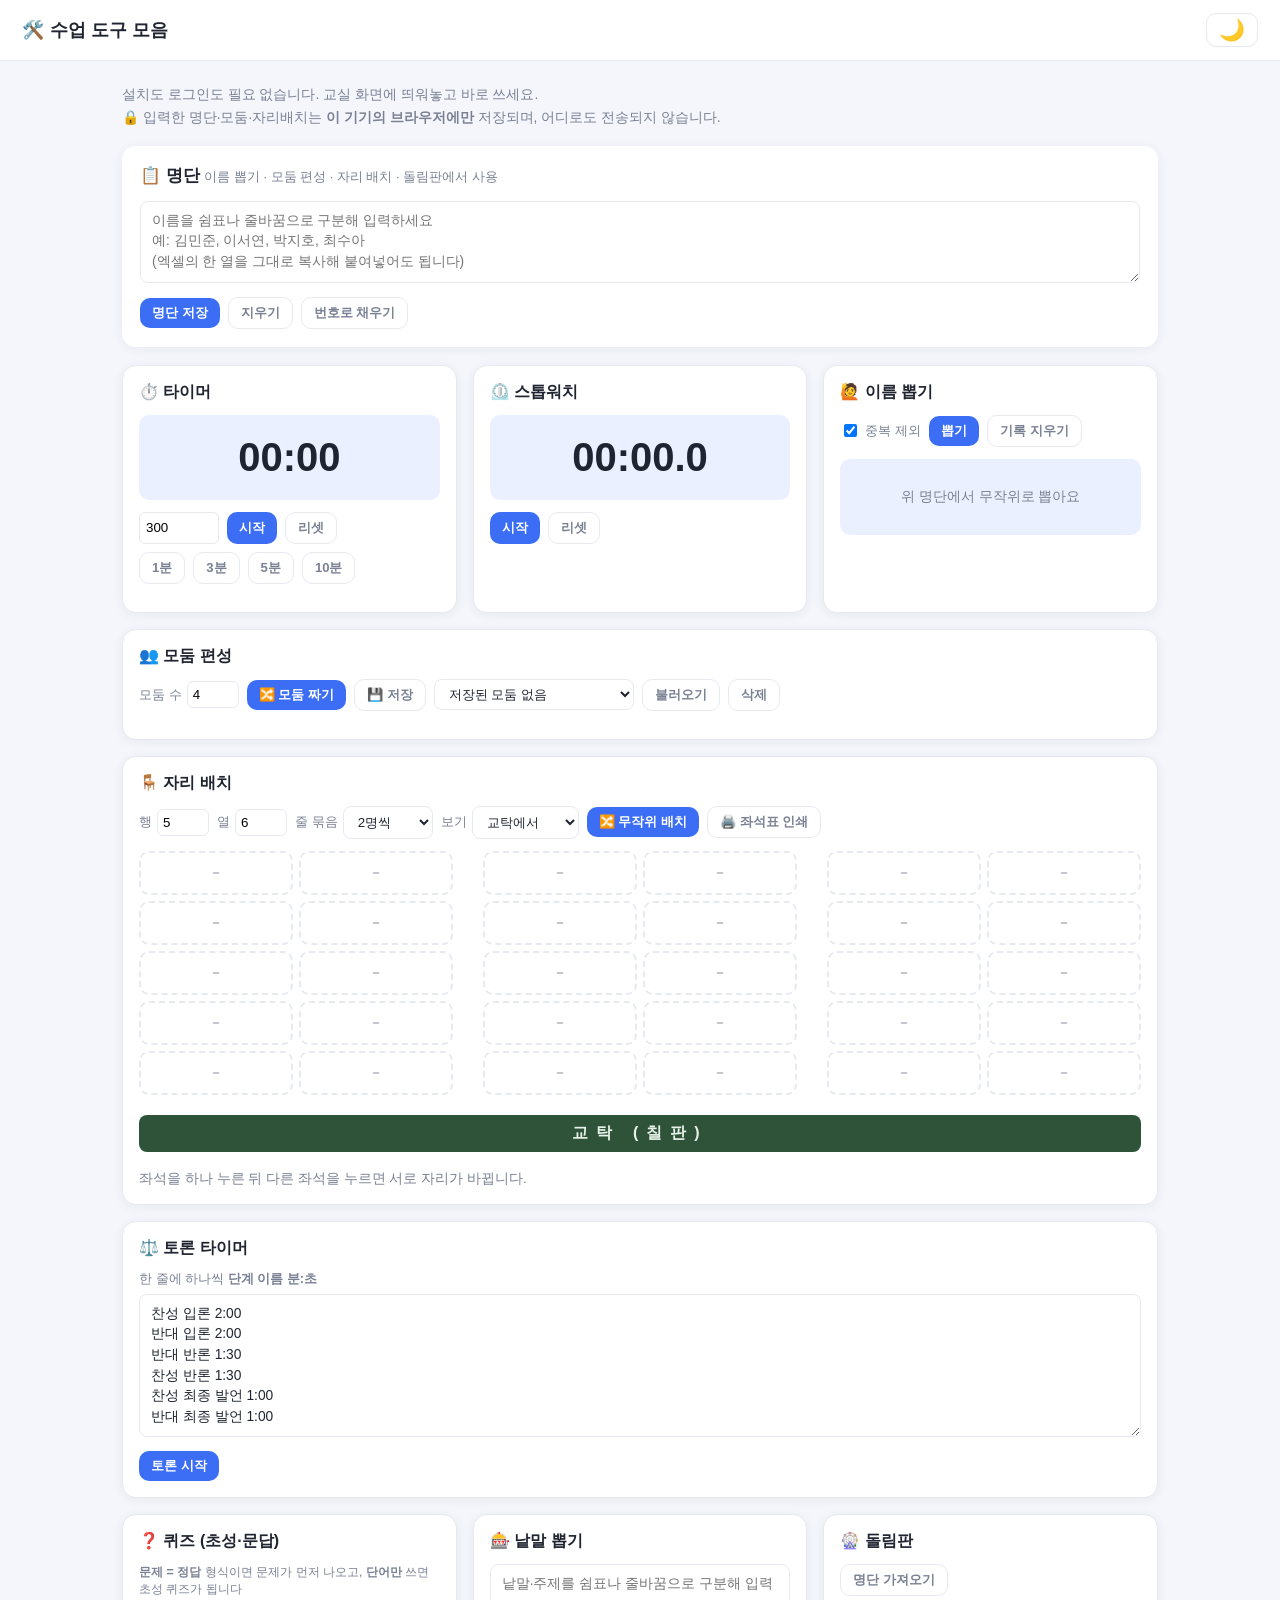
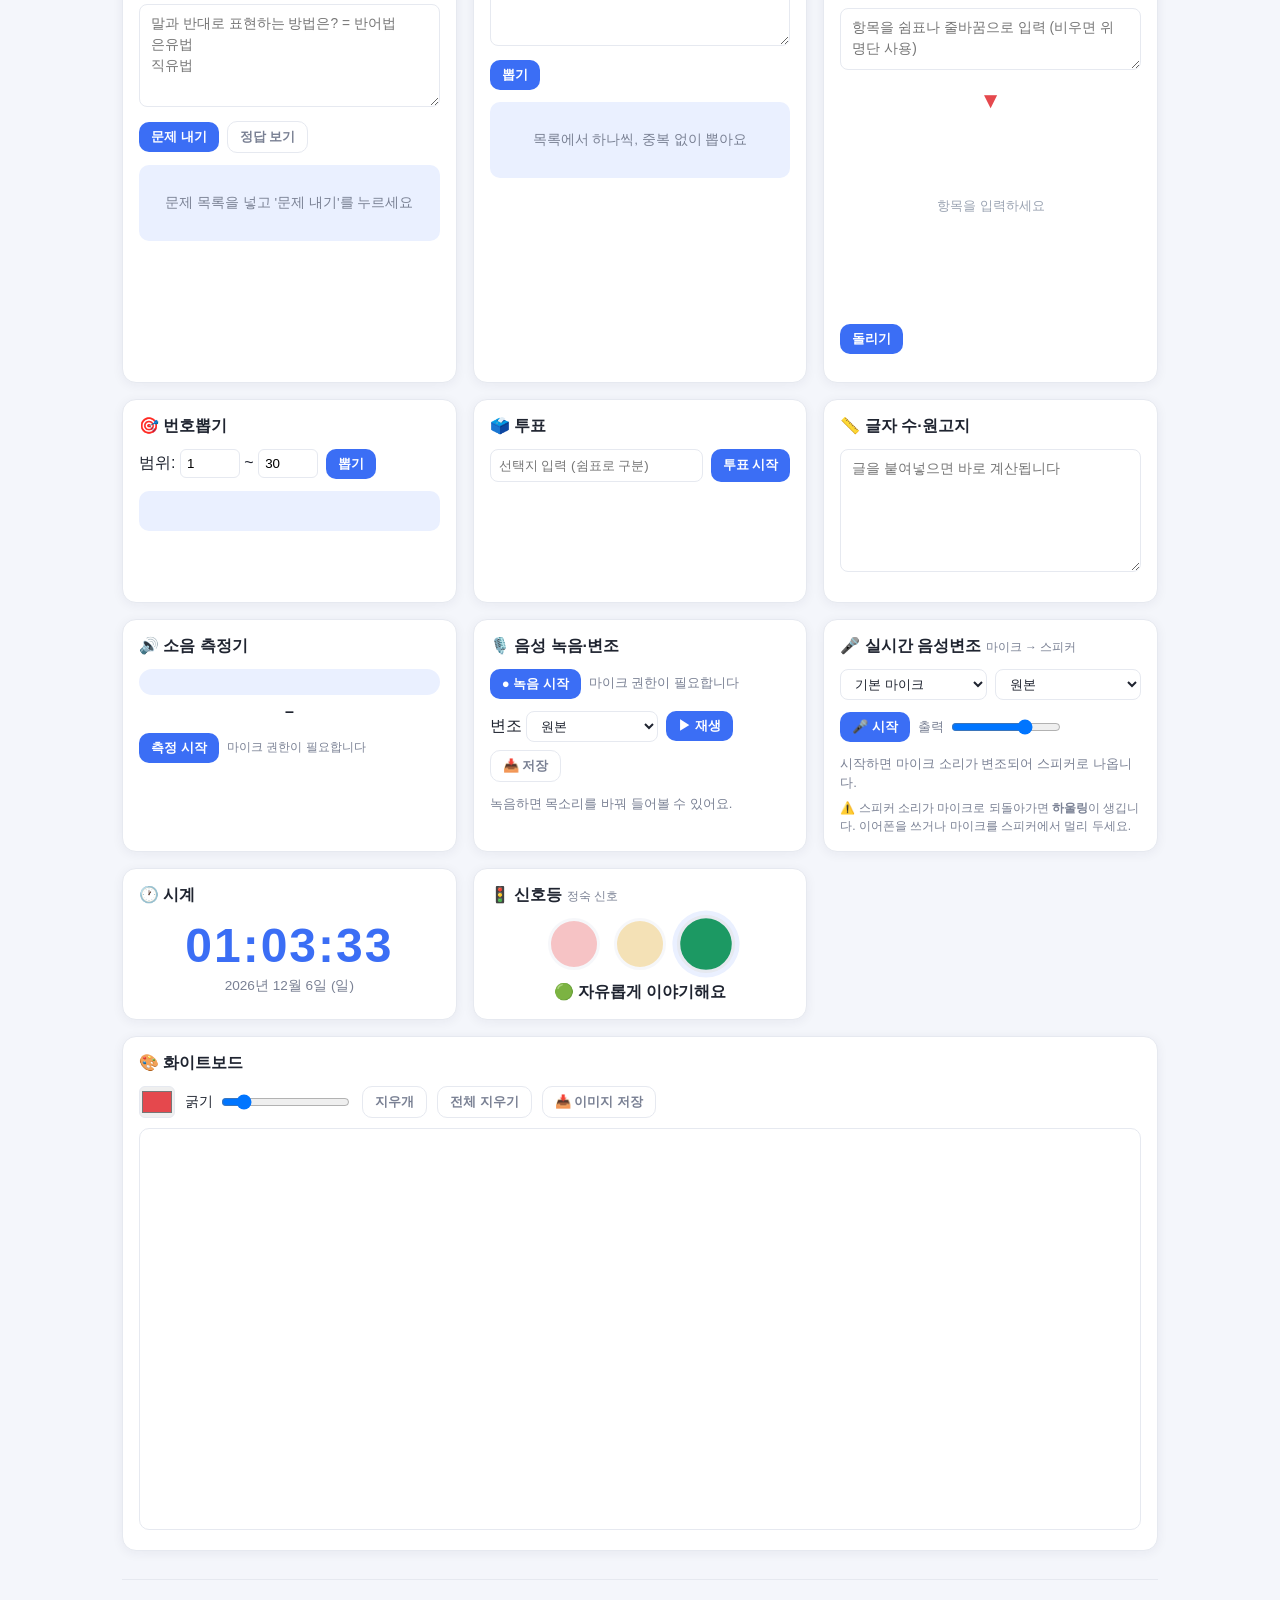
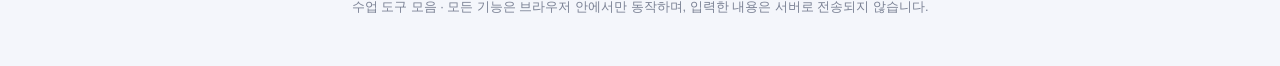
==== tools/index.html @ 43a65e7e "도구 전용 공개 사이트 추가 (/tools/) '도구' 탭의 기능만 모아 로그인 없이 누구나 쓸 수 있는 정적 페이지로 분리. - 공용 명단 입력칸 하나를 이름 뽑기·모둠 편성·자" ====
<!DOCTYPE html>
<html lang="ko">
<head>
  <meta charset="UTF-8" />
  <meta name="viewport" content="width=device-width, initial-scale=1.0" />
  <title>수업 도구 모음</title>
  <meta name="description" content="교실에서 바로 쓰는 수업 도구 모음 — 타이머, 이름 뽑기, 모둠 편성, 자리 배치, 돌림판, 소음 측정기, 음성 변조, 화이트보드. 설치·로그인 없이 바로 사용하세요." />
  <link rel="stylesheet" href="style.css" />
  <link rel="icon" href="data:image/svg+xml,<svg xmlns='http://www.w3.org/2000/svg' viewBox='0 0 100 100'><text y='.9em' font-size='90'>🛠️</text></svg>" />
</head>
<body>
  <header class="topbar">
    <div class="brand">🛠️ <span>수업 도구 모음</span></div>
    <div class="account">
      <button id="theme-btn" class="btn btn-ghost btn-icon" title="다크 모드 전환">🌙</button>
    </div>
  </header>

  <main class="main">
    <p class="site-intro muted">
      설치도 로그인도 필요 없습니다. 교실 화면에 띄워놓고 바로 쓰세요.<br />
      🔒 입력한 명단·모둠·자리배치는 <b>이 기기의 브라우저에만</b> 저장되며, 어디로도 전송되지 않습니다.
    </p>

    <!-- 공용 명단: 이름 뽑기 · 모둠 편성 · 자리 배치 · 돌림판에서 함께 사용 -->
    <div class="panel roster-panel">
      <div class="panel-head">
        <h2>📋 명단 <span class="muted" style="font-weight:400;font-size:0.8rem;">이름 뽑기 · 모둠 편성 · 자리 배치 · 돌림판에서 사용</span></h2>
        <span id="roster-count" class="muted"></span>
      </div>
      <textarea id="roster" rows="3" class="tool-textarea"
        placeholder="이름을 쉼표나 줄바꿈으로 구분해 입력하세요&#10;예: 김민준, 이서연, 박지호, 최수아&#10;(엑셀의 한 열을 그대로 복사해 붙여넣어도 됩니다)"></textarea>
      <div class="tool-row">
        <button id="roster-save" class="btn btn-primary btn-sm">명단 저장</button>
        <button id="roster-clear" class="btn btn-ghost btn-sm">지우기</button>
        <button id="roster-numbers" class="btn btn-ghost btn-sm">번호로 채우기</button>
      </div>
    </div>

    <div class="tools-grid">

      <div class="tool-card">
        <h3>⏱️ 타이머</h3>
        <div class="timer-display" id="timer-display">00:00</div>
        <div class="timer-controls">
          <input id="timer-input" type="number" placeholder="초" value="300" min="1" max="3600" />
          <button id="timer-start-btn" class="btn btn-primary btn-sm">시작</button>
          <button id="timer-stop-btn" class="btn btn-ghost btn-sm hidden">중지</button>
          <button id="timer-reset-btn" class="btn btn-ghost btn-sm">리셋</button>
          <button id="timer-alarm-stop" class="btn btn-danger btn-sm hidden">🔔 알람 끄기</button>
        </div>
        <div class="tool-row" style="margin-top:8px;">
          <button class="btn btn-ghost btn-sm" data-timer="60">1분</button>
          <button class="btn btn-ghost btn-sm" data-timer="180">3분</button>
          <button class="btn btn-ghost btn-sm" data-timer="300">5분</button>
          <button class="btn btn-ghost btn-sm" data-timer="600">10분</button>
        </div>
      </div>

      <div class="tool-card">
        <h3>⏲️ 스톱워치</h3>
        <div class="stopwatch-display" id="stopwatch-display">00:00.0</div>
        <div class="stopwatch-controls">
          <button id="stopwatch-start-btn" class="btn btn-primary btn-sm">시작</button>
          <button id="stopwatch-stop-btn" class="btn btn-ghost btn-sm hidden">중지</button>
          <button id="stopwatch-reset-btn" class="btn btn-ghost btn-sm">리셋</button>
        </div>
      </div>

      <div class="tool-card">
        <h3>🙋 이름 뽑기</h3>
        <div class="tool-row">
          <label class="tool-check"><input id="picker-norepeat" type="checkbox" checked /> 중복 제외</label>
          <button id="picker-btn" class="btn btn-primary btn-sm">뽑기</button>
          <button id="picker-reset" class="btn btn-ghost btn-sm">기록 지우기</button>
        </div>
        <div id="picker-result" class="picker-result">위 명단에서 무작위로 뽑아요</div>
        <div id="picker-history" class="picker-history"></div>
      </div>

      <div class="tool-card tool-card-wide">
        <h3>👥 모둠 편성</h3>
        <div class="tool-row">
          <label class="tool-check">모둠 수 <input id="group-count" type="number" value="4" min="2" max="12" /></label>
          <button id="group-make-btn" class="btn btn-primary btn-sm">🔀 모둠 짜기</button>
          <button id="group-save-btn" class="btn btn-ghost btn-sm" disabled>💾 저장</button>
          <select id="group-saved" title="저장된 모둠"><option value="">저장된 모둠 없음</option></select>
          <button id="group-load-btn" class="btn btn-ghost btn-sm">불러오기</button>
          <button id="group-del-btn" class="btn btn-ghost btn-sm">삭제</button>
        </div>
        <div id="group-result" class="group-result"></div>
      </div>

      <div class="tool-card tool-card-wide">
        <h3>🪑 자리 배치 <span id="seating-count" class="muted" style="font-weight:400;font-size:0.8rem;"></span></h3>
        <div class="tool-row">
          <label class="tool-check">행 <input id="seating-rows" type="number" value="5" min="1" max="12" /></label>
          <label class="tool-check">열 <input id="seating-cols" type="number" value="6" min="1" max="12" /></label>
          <label class="tool-check">줄 묶음
            <select id="seating-pair">
              <option value="2">2명씩</option>
              <option value="1">1명씩</option>
            </select>
          </label>
          <label class="tool-check">보기
            <select id="seating-view">
              <option value="teacher">교탁에서</option>
              <option value="student">학생석에서</option>
            </select>
          </label>
          <button id="seating-random" class="btn btn-primary btn-sm">🔀 무작위 배치</button>
          <button id="seating-print" class="btn btn-ghost btn-sm">🖨️ 좌석표 인쇄</button>
        </div>
        <div id="seating-display" class="seating-display"></div>
      </div>

      <div class="tool-card tool-card-wide">
        <h3>⚖️ 토론 타이머</h3>
        <div id="debate-setup">
          <p class="muted" style="margin: 0 0 6px; font-size: 0.8rem;">한 줄에 하나씩 <b>단계 이름 분:초</b></p>
          <textarea id="debate-stages" rows="6" class="tool-textarea">찬성 입론 2:00
반대 입론 2:00
반대 반론 1:30
찬성 반론 1:30
찬성 최종 발언 1:00
반대 최종 발언 1:00</textarea>
          <button id="debate-start-btn" class="btn btn-primary btn-sm">토론 시작</button>
        </div>
        <div id="debate-run" class="hidden">
          <div id="debate-stage-label" class="debate-stage-label"></div>
          <div id="debate-timer" class="debate-timer">0:00</div>
          <div id="debate-next" class="debate-next muted"></div>
          <div class="tool-row" style="margin-top: 10px;">
            <button id="debate-pause-btn" class="btn btn-sm">⏸ 일시정지</button>
            <button id="debate-skip-btn" class="btn btn-sm btn-ghost">다음 단계 ▸</button>
            <button id="debate-reset-btn" class="btn btn-sm btn-ghost">처음으로</button>
          </div>
        </div>
      </div>

      <div class="tool-card">
        <h3>❓ 퀴즈 (초성·문답)</h3>
        <p class="muted" style="margin: 0 0 6px; font-size: 0.78rem;">
          <b>문제 = 정답</b> 형식이면 문제가 먼저 나오고, <b>단어만</b> 쓰면 초성 퀴즈가 됩니다
        </p>
        <textarea id="chosung-words" rows="4" class="tool-textarea" placeholder="말과 반대로 표현하는 방법은? = 반어법&#10;은유법&#10;직유법"></textarea>
        <div class="tool-row">
          <button id="chosung-next-btn" class="btn btn-primary btn-sm">문제 내기</button>
          <button id="chosung-reveal-btn" class="btn btn-ghost btn-sm">정답 보기</button>
          <span id="chosung-remain" class="muted"></span>
        </div>
        <div id="chosung-display" class="picker-result">문제 목록을 넣고 '문제 내기'를 누르세요</div>
      </div>

      <div class="tool-card">
        <h3>🎰 낱말 뽑기</h3>
        <textarea id="word-list" rows="3" class="tool-textarea" placeholder="낱말·주제를 쉼표나 줄바꿈으로 구분해 입력"></textarea>
        <div class="tool-row">
          <button id="word-pick-btn" class="btn btn-primary btn-sm">뽑기</button>
          <span id="word-remain" class="muted"></span>
        </div>
        <div id="word-display" class="picker-result">목록에서 하나씩, 중복 없이 뽑아요</div>
      </div>

      <div class="tool-card">
        <h3>🎡 돌림판</h3>
        <div class="tool-row">
          <button id="wheel-from-roster" class="btn btn-ghost btn-sm">명단 가져오기</button>
        </div>
        <textarea id="wheel-items" rows="2" class="tool-textarea" placeholder="항목을 쉼표나 줄바꿈으로 입력 (비우면 위 명단 사용)"></textarea>
        <div class="wheel-stage">
          <div class="wheel-pointer">▼</div>
          <svg id="wheel-svg" viewBox="0 0 200 200" class="wheel-svg"></svg>
        </div>
        <div class="tool-row">
          <button id="wheel-spin" class="btn btn-primary btn-sm">돌리기</button>
          <span id="wheel-result" class="wheel-result"></span>
        </div>
      </div>

      <div class="tool-card">
        <h3>🎯 번호뽑기</h3>
        <div class="numberpick-input">
          <label>범위: <input id="numberpick-min" type="number" value="1" /> ~ <input id="numberpick-max" type="number" value="30" /></label>
          <button id="numberpick-btn" class="btn btn-primary btn-sm">뽑기</button>
        </div>
        <div id="numberpick-result" class="numberpick-result"></div>
      </div>

      <div class="tool-card">
        <h3>🗳️ 투표</h3>
        <div class="vote-input">
          <input id="vote-option" type="text" placeholder="선택지 입력 (쉼표로 구분)" />
          <button id="vote-create-btn" class="btn btn-primary btn-sm">투표 시작</button>
        </div>
        <div id="vote-display" class="vote-display"></div>
      </div>

      <div class="tool-card">
        <h3>📏 글자 수·원고지</h3>
        <textarea id="count-text" rows="5" class="tool-textarea" placeholder="글을 붙여넣으면 바로 계산됩니다"></textarea>
        <div id="count-result" class="count-result"></div>
      </div>

      <div class="tool-card">
        <h3>🔊 소음 측정기</h3>
        <div class="noise-meter">
          <div id="noise-bar" class="noise-bar"><span id="noise-fill" class="noise-fill"></span></div>
          <div id="noise-val" class="noise-val">–</div>
        </div>
        <div class="tool-row">
          <button id="noise-toggle" class="btn btn-primary btn-sm">측정 시작</button>
          <span class="muted" style="font-size:0.78rem;">마이크 권한이 필요합니다</span>
        </div>
      </div>

      <div class="tool-card">
        <h3>🎙️ 음성 녹음·변조</h3>
        <div class="tool-row">
          <button id="rec-toggle" class="btn btn-primary btn-sm">● 녹음 시작</button>
          <span id="rec-status" class="muted" style="font-size:0.8rem;">마이크 권한이 필요합니다</span>
        </div>
        <div class="tool-row">
          <label>변조
            <select id="rec-effect" title="목소리 바꾸기">
              <option value="none">원본</option>
              <option value="high">🐿️ 높은 목소리</option>
              <option value="low">👹 낮은 목소리</option>
              <option value="robot">🤖 로봇</option>
              <option value="echo">🌊 동굴 에코</option>
            </select>
          </label>
          <button id="rec-play" class="btn btn-primary btn-sm" disabled>▶ 재생</button>
          <button id="rec-save" class="btn btn-ghost btn-sm" disabled>📥 저장</button>
        </div>
        <div id="rec-info" class="rec-info muted">녹음하면 목소리를 바꿔 들어볼 수 있어요.</div>
      </div>

      <div class="tool-card">
        <h3>🎤 실시간 음성변조 <span class="muted" style="font-weight:400;font-size:0.75rem;">마이크 → 스피커</span></h3>
        <div class="tool-row">
          <select id="live-mic" title="마이크 선택"><option value="">기본 마이크</option></select>
          <select id="live-effect" title="변조 종류">
            <option value="none">원본</option>
            <option value="high">🐿️ 높은 목소리</option>
            <option value="low">👹 낮은 목소리</option>
            <option value="robot">🤖 로봇</option>
            <option value="echo">🌊 동굴 에코</option>
          </select>
        </div>
        <div class="tool-row">
          <button id="live-toggle" class="btn btn-primary btn-sm">🎤 시작</button>
          <label class="tool-check">출력 <input id="live-volume" type="range" min="0" max="100" value="70" /></label>
        </div>
        <div id="live-status" class="rec-info muted">시작하면 마이크 소리가 변조되어 스피커로 나옵니다.</div>
        <p class="muted" style="font-size:0.75rem; margin:6px 0 0; line-height:1.5;">⚠️ 스피커 소리가 마이크로 되돌아가면 <b>하울링</b>이 생깁니다. 이어폰을 쓰거나 마이크를 스피커에서 멀리 두세요.</p>
      </div>

      <div class="tool-card">
        <h3>🕐 시계</h3>
        <div id="clock-time" class="clock-time">00:00:00</div>
        <div id="clock-date" class="clock-date muted"></div>
      </div>

      <div class="tool-card">
        <h3>🚦 신호등 <span class="muted" style="font-weight:400;font-size:0.78rem;">정숙 신호</span></h3>
        <div class="signal-lights" id="signal-lights">
          <button class="signal-light red" data-signal="red" title="조용히"></button>
          <button class="signal-light yellow" data-signal="yellow" title="속삭이기"></button>
          <button class="signal-light green active" data-signal="green" title="자유롭게"></button>
        </div>
        <div id="signal-label" class="signal-label">🟢 자유롭게 이야기해요</div>
      </div>

      <div class="tool-card tool-card-wide">
        <h3>🎨 화이트보드</h3>
        <div class="wb-toolbar">
          <input id="wb-color" type="color" value="#e5484d" title="색" />
          <label>굵기 <input id="wb-size" type="range" min="1" max="24" value="4" /></label>
          <button id="wb-eraser" class="btn btn-ghost btn-sm">지우개</button>
          <button id="wb-clear" class="btn btn-ghost btn-sm">전체 지우기</button>
          <button id="wb-save" class="btn btn-ghost btn-sm">📥 이미지 저장</button>
        </div>
        <canvas id="wb-canvas" class="wb-canvas" width="900" height="360"></canvas>
      </div>

    </div>

    <footer class="site-footer muted">
      수업 도구 모음 · 모든 기능은 브라우저 안에서만 동작하며, 입력한 내용은 서버로 전송되지 않습니다.
    </footer>
  </main>

  <div id="toast" class="toast hidden"></div>
  <script src="app.js"></script>
</body>
</html>
---- tools/style.css ----
:root {
  --bg: #f4f6fb;
  --panel: #ffffff;
  --ink: #1f2430;
  --muted: #7a8194;
  --line: #e6e9f0;
  --primary: #3b6ef5;
  --primary-ink: #ffffff;
  --danger: #e5484d;
  --sun: #e5484d;
  --sat: #3b6ef5;
  --today: #fff3d6;
  --accent-soft: #eaf0ff;
  --shadow: 0 2px 12px rgba(30, 40, 70, 0.06);
  --radius: 14px;
}

* { box-sizing: border-box; }

body {
  margin: 0;
  font-family: "Pretendard", -apple-system, "Segoe UI", "Malgun Gothic", sans-serif;
  background: var(--bg);
  color: var(--ink);
  -webkit-font-smoothing: antialiased;
}

.hidden { display: none !important; }
.muted { color: var(--muted); font-size: 0.85rem; }
.spacer { flex: 1; }

/* ---------- Top bar ---------- */
.topbar {
  display: flex;
  align-items: center;
  justify-content: space-between;
  padding: 13px 22px;
  background: var(--panel);
  border-bottom: 1px solid var(--line);
}
.brand { font-weight: 800; font-size: 1.12rem; display: flex; align-items: center; gap: 6px; }

/* ---------- Tab bar (홈/달력/메모) ---------- */
.tabbar {
  position: sticky; top: 0; z-index: 10;
  display: flex; flex-wrap: wrap; gap: 4px;
  padding: 6px 16px;
  background: var(--panel);
  border-bottom: 1px solid var(--line);
}
.navbtn {
  flex: 0 0 auto;
  display: inline-flex; align-items: center; gap: 6px;
  border: none; background: transparent; cursor: pointer;
  font-family: inherit; font-size: 0.92rem; font-weight: 600;
  color: var(--muted); padding: 9px 16px; border-radius: 10px;
  transition: background 0.12s ease, color 0.12s ease;
}
.navbtn:hover { background: var(--accent-soft); color: var(--ink); }
.navbtn.active { background: var(--primary); color: #fff; }
.navbtn .navicon { font-size: 1rem; }

/* ---------- Main / views ---------- */
.main { max-width: 1080px; margin: 0 auto; padding: 22px 22px 48px; }
.view { animation: viewIn 0.2s ease; }
@keyframes viewIn { from { opacity: 0; transform: translateY(4px); } to { opacity: 1; transform: none; } }

/* ---------- Dashboard ---------- */
.dash-greeting { margin-bottom: 18px; }
.dash-greeting h2 { margin: 0 0 3px; font-size: 1.45rem; }
.dash-grid {
  display: grid;
  grid-template-columns: repeat(auto-fit, minmax(280px, 1fr));
  gap: 16px;
  align-items: start;
}
.dash-card {
  background: var(--panel); border-radius: 16px;
  box-shadow: var(--shadow); border: 1px solid var(--line);
  padding: 18px;
}
.dash-card-head {
  display: flex; align-items: center; justify-content: space-between;
  font-weight: 700; font-size: 1rem; margin-bottom: 14px;
}
.linkbtn { border: none; background: transparent; color: var(--primary); font-weight: 600; cursor: pointer; font-size: 0.84rem; font-family: inherit; }

/* D-Day */
.dday-list { display: flex; flex-direction: column; gap: 8px; }
.dday-item { display: flex; align-items: center; gap: 12px; padding: 10px 12px; border-radius: 12px; background: var(--accent-soft); }
.dday-badge { min-width: 56px; text-align: center; font-weight: 800; font-size: 0.98rem; color: var(--primary); }
.dday-badge.soon { color: var(--cat-holiday); }
.dday-info { flex: 1; min-width: 0; }
.dday-title { font-weight: 600; font-size: 0.92rem; white-space: nowrap; overflow: hidden; text-overflow: ellipsis; }
.dday-date { font-size: 0.75rem; color: var(--muted); }

/* 오늘 일정 */
.today-events { list-style: none; margin: 0; padding: 0; display: flex; flex-direction: column; gap: 8px; }
.today-ev { display: flex; align-items: center; gap: 10px; padding: 9px 10px; border-radius: 10px; border: 1px solid var(--line); border-left: 4px solid var(--muted); }
.today-ev.cat-personal { border-left-color: var(--cat-personal); }
.today-ev.cat-work { border-left-color: var(--cat-work); }
.today-ev.cat-subject { border-left-color: var(--cat-subject); }
.today-ev.cat-academic { border-left-color: var(--cat-academic); }
.today-ev.cat-holiday { border-left-color: var(--cat-holiday); }
.today-ev .t-time { font-size: 0.78rem; font-weight: 700; color: var(--primary); min-width: 42px; }
.today-ev .t-title { font-size: 0.9rem; }

/* 홈: 최근 메모 */
.dash-memos { display: flex; flex-direction: column; gap: 6px; cursor: pointer; }
.dash-memo {
  display: flex; align-items: baseline; gap: 6px;
  border: 1px solid var(--line); border-radius: 10px;
  padding: 8px 10px; font-size: 0.86rem;
  transition: filter 0.12s ease;
}
.dash-memo:hover { filter: brightness(0.97); }
.dash-memo-pin { flex: 0 0 auto; font-size: 0.78rem; }
.dash-memo-text {
  flex: 1; min-width: 0;
  display: -webkit-box; -webkit-line-clamp: 2; -webkit-box-orient: vertical;
  overflow: hidden; white-space: pre-line; word-break: break-word;
}
.dash-memo-cat {
  flex: 0 0 auto; font-size: 0.68rem; font-weight: 700;
  color: var(--muted); background: rgba(0,0,0,0.05);
  border-radius: 6px; padding: 2px 6px;
}
[data-theme="dark"] .dash-memo:hover { filter: brightness(1.15); }
[data-theme="dark"] .dash-memo-cat { background: rgba(255,255,255,0.1); }

/* 할 일 (todo) */
.todo-input { display: flex; gap: 8px; margin-bottom: 12px; }
.todo-input input { flex: 1; border: 1px solid var(--line); border-radius: 10px; padding: 9px 12px; font-family: inherit; font-size: 0.9rem; background: var(--panel); color: var(--ink); }
.todo-input input:focus { outline: none; border-color: var(--primary); }
.todo-list { list-style: none; margin: 0; padding: 0; display: flex; flex-direction: column; gap: 4px; }
.todo-item { display: flex; align-items: center; gap: 10px; padding: 7px 6px; border-radius: 8px; }
.todo-item:hover { background: var(--accent-soft); }
.todo-check { width: 20px; height: 20px; border-radius: 6px; border: 2px solid var(--line); cursor: pointer; flex: 0 0 auto; display: flex; align-items: center; justify-content: center; font-size: 0.75rem; color: #fff; background: transparent; }
.todo-item.done .todo-check { background: var(--primary); border-color: var(--primary); }
.todo-text { flex: 1; font-size: 0.92rem; word-break: break-word; }
.todo-item.done .todo-text { text-decoration: line-through; color: var(--muted); }
.todo-del { border: none; background: transparent; color: var(--muted); cursor: pointer; font-size: 0.95rem; opacity: 0; }
.todo-item:hover .todo-del { opacity: 1; }
.todo-del:hover { color: var(--danger); }

/* 넓은 화면: 메모 카드 다단 배치 */
@media (min-width: 700px) {
  .memo-group-items { display: grid; grid-template-columns: repeat(auto-fill, minmax(220px, 1fr)); gap: 10px; }
}
.account { display: flex; align-items: center; gap: 10px; }
.user-name { font-size: 0.9rem; color: var(--muted); }
.badge {
  font-size: 0.72rem;
  padding: 3px 9px;
  border-radius: 999px;
  background: #fff2d8;
  color: #a9791b;
  font-weight: 600;
}
.badge.synced { background: #dcf5e6; color: #1c7a45; }

/* ---------- Buttons ---------- */
.btn {
  border: none;
  border-radius: 10px;
  padding: 8px 14px;
  font-size: 0.9rem;
  font-weight: 600;
  cursor: pointer;
  font-family: inherit;
  transition: filter 0.12s ease, background 0.12s ease;
}
.btn:hover { filter: brightness(0.97); }
.btn-primary { background: var(--primary); color: var(--primary-ink); }
.btn-ghost { background: transparent; color: var(--muted); border: 1px solid var(--line); }
.btn-danger { background: var(--danger); color: #fff; }
.btn-icon { background: transparent; color: var(--ink); font-size: 1.3rem; padding: 4px 12px; }

/* ---------- Layout ---------- */
.layout {
  display: grid;
  grid-template-columns: 1.6fr 1fr;
  gap: 18px;
  padding: 22px;
  max-width: 1200px;
  margin: 0 auto;
}
@media (max-width: 820px) {
  .layout { grid-template-columns: 1fr; }
}

/* ---------- 모바일 최적화 ---------- */
@media (max-width: 640px) {
  /* 상단바: 한 줄로 압축 */
  .topbar { padding: 10px 12px; gap: 8px; }
  .brand { font-size: 1rem; white-space: nowrap; }
  .account { gap: 6px; }
  .user-name { display: none; }               /* 이름은 숨겨 공간 확보 */
  .badge { font-size: 0.65rem; padding: 2px 7px; }
  .topbar .btn { padding: 7px 10px; font-size: 0.82rem; }
  #theme-btn.btn-icon { padding: 4px 8px; }

  /* 탭바 / 여백 축소로 화면 폭 확보 */
  .tabbar { padding: 5px 10px; }
  .navbtn { padding: 8px 13px; font-size: 0.86rem; }
  .main { padding: 12px 12px 40px; }
  .panel { padding: 12px; border-radius: 12px; }
  .panel-head { margin-bottom: 10px; }
  .dash-grid { grid-template-columns: 1fr; gap: 12px; }
  .dash-greeting h2 { font-size: 1.25rem; }

  /* 달력 */
  .cal-nav h2 { min-width: 92px; font-size: 1rem; }
  .cal-nav .btn-icon { padding: 4px 8px; }
  .calendar-grid { gap: 3px; }
  .cal-cell { min-height: 66px; padding: 3px; border-radius: 8px; gap: 2px; }
  .cal-date { font-size: 0.76rem; }
  .weekday-row span { font-size: 0.72rem; }
  .cal-ev { font-size: 0.56rem; padding: 1px 3px; border-radius: 3px; }
  .cal-more { font-size: 0.56rem; }

  /* 메모 작성 도구 줄바꿈 허용 */
  .memo-compose-tools { flex-wrap: wrap; gap: 8px; }
  .memo-cat-select { flex: 1; max-width: none; }

  /* 일정 상세/모달 */
  .event-item { padding: 9px 10px; }
  .modal { padding: 12px; }
  .modal-card { padding: 18px; }
}

.panel {
  background: var(--panel);
  border-radius: var(--radius);
  box-shadow: var(--shadow);
  padding: 18px;
}
.panel-head {
  display: flex;
  align-items: center;
  justify-content: space-between;
  margin-bottom: 14px;
}
.panel-head h2 { margin: 0; font-size: 1.05rem; }

/* ---------- Category colors ---------- */
:root {
  --cat-personal: #8b5cf6;
  --cat-work: #3b6ef5;
  --cat-subject: #1c9963;
  --cat-academic: #e08a1e;
  --cat-holiday: #e5484d;
}

/* ---------- Legend / filter chips ---------- */
.legend { display: flex; gap: 8px; margin-bottom: 12px; flex-wrap: wrap; }
.chip {
  display: inline-flex; align-items: center; gap: 6px;
  border: 1px solid var(--line); background: #fff;
  border-radius: 999px; padding: 5px 12px;
  font-size: 0.82rem; font-weight: 600; color: var(--muted);
  cursor: pointer; transition: all 0.12s ease;
}
.chip .chip-dot { width: 9px; height: 9px; border-radius: 50%; background: var(--muted); }
.chip-personal .chip-dot { background: var(--cat-personal); }
.chip-work .chip-dot { background: var(--cat-work); }
.chip-subject .chip-dot { background: var(--cat-subject); }
.chip-academic .chip-dot { background: var(--cat-academic); }
.chip.active { color: var(--ink); border-color: currentColor; }
.chip-personal.active { background: #f2ecff; border-color: var(--cat-personal); color: #6b3fd4; }
.chip-work.active { background: #eef3ff; border-color: var(--cat-work); color: #2a53c7; }
.chip-subject.active { background: #e9f7f0; border-color: var(--cat-subject); color: #14764b; }
.chip-academic.active { background: #fdf2e2; border-color: var(--cat-academic); color: #a8650f; }
.chip:not(.active) { opacity: 0.55; }

/* ---------- Calendar ---------- */
.cal-nav { display: flex; align-items: center; gap: 6px; }
.cal-nav h2 { min-width: 130px; text-align: center; }

.weekday-row, .calendar-grid {
  display: grid;
  grid-template-columns: repeat(7, 1fr);
}
.weekday-row {
  margin-bottom: 6px;
}
.weekday-row span {
  text-align: center;
  font-size: 0.8rem;
  font-weight: 600;
  color: var(--muted);
  padding: 4px 0;
}
.weekday-row .sun { color: var(--sun); }
.weekday-row .sat { color: var(--sat); }

.calendar-grid { gap: 4px; }
.cal-cell {
  min-height: 84px;
  border: 1px solid var(--line);
  border-radius: 10px;
  padding: 5px;
  cursor: pointer;
  background: #fff;
  display: flex;
  flex-direction: column;
  gap: 3px;
  overflow: hidden;
  transition: background 0.1s ease, border 0.1s ease;
}
.cal-cell:hover { background: var(--accent-soft); }
.cal-cell.other-month { background: #fafbfe; color: #c2c8d6; cursor: default; }
.cal-cell.other-month:hover { background: #fafbfe; }
.cal-cell.today { background: var(--today); border-color: #ffd98a; }
.cal-cell.selected { border-color: var(--primary); box-shadow: 0 0 0 2px var(--accent-soft); }
.cal-date { font-size: 0.82rem; font-weight: 600; }
.cal-cell.sun .cal-date { color: var(--sun); }
.cal-cell.sat .cal-date { color: var(--sat); }
/* 셀 안에 일정 제목 표시 (점 대신) */
.cal-ev-wrap { display: flex; flex-direction: column; gap: 2px; overflow: hidden; }
.cal-ev {
  font-size: 0.64rem;
  line-height: 1.35;
  padding: 1px 4px;
  border-radius: 4px;
  color: #fff;
  white-space: nowrap;
  overflow: hidden;
  text-overflow: ellipsis;
}
.cal-more { font-size: 0.62rem; color: var(--muted); padding-left: 3px; }

/* 좁은 화면에서는 살짝 더 작게 */
@media (max-width: 520px) {
  .cal-ev { font-size: 0.58rem; padding: 1px 3px; }
  .cal-cell { min-height: 76px; }
}

/* ---------- Day detail ---------- */
.day-detail {
  margin-top: 16px;
  border-top: 1px solid var(--line);
  padding-top: 14px;
}
.day-detail h3 { margin: 0 0 10px; font-size: 0.98rem; }
.event-list { list-style: none; margin: 0 0 12px; padding: 0; display: flex; flex-direction: column; gap: 8px; }
.event-item {
  display: flex;
  align-items: center;
  gap: 10px;
  padding: 10px 12px;
  border: 1px solid var(--line);
  border-left: 4px solid var(--muted);
  border-radius: 10px;
  cursor: pointer;
}
.event-item:hover { background: var(--accent-soft); }
.event-item.cat-personal { border-left-color: var(--cat-personal); }
.event-item.cat-work { border-left-color: var(--cat-work); }
.event-item.cat-subject { border-left-color: var(--cat-subject); }
.event-item.cat-academic { border-left-color: var(--cat-academic); cursor: default; }
.event-item.cat-holiday { border-left-color: var(--cat-holiday); cursor: default; }
.event-item.cat-holiday .event-title-txt { color: var(--cat-holiday); }
.event-item.cat-academic:hover, .event-item.cat-holiday:hover { background: #fff; }
.cat-tag {
  font-size: 0.68rem; font-weight: 700; padding: 2px 7px; border-radius: 6px;
  background: #eef1f6; color: var(--muted);
}
.cat-tag.personal { background: #f2ecff; color: var(--cat-personal); }
.cat-tag.work { background: #eef3ff; color: var(--cat-work); }
.cat-tag.subject { background: #e9f7f0; color: var(--cat-subject); }
.cat-tag.academic { background: #fdf2e2; color: var(--cat-academic); }
.cat-tag.holiday { background: #fdeaea; color: var(--cat-holiday); }
.event-time { font-size: 0.78rem; color: var(--primary); font-weight: 700; min-width: 46px; }
.event-info { flex: 1; }
.event-title-txt { font-weight: 600; font-size: 0.92rem; }
.event-desc-txt { font-size: 0.8rem; color: var(--muted); }
.empty-note { color: var(--muted); font-size: 0.88rem; padding: 6px 0; }

/* ---------- Memo (Google Keep 스타일) ---------- */
.btn-sm { padding: 6px 12px; font-size: 0.82rem; }

/* 검색 */
.memo-search-wrap {
  display: flex; align-items: center; gap: 8px;
  border: 1px solid var(--line); border-radius: 999px;
  padding: 7px 14px; margin-bottom: 14px;
  background: #f6f8fc;
}
.memo-search-wrap:focus-within { background: #fff; border-color: var(--primary); }
.memo-search-icon { font-size: 0.85rem; opacity: 0.6; }
.memo-search {
  flex: 1; border: none; background: transparent; outline: none;
  font-family: inherit; font-size: 0.9rem; color: var(--ink);
}
.memo-search-clear {
  border: none; background: transparent; cursor: pointer;
  color: var(--muted); font-size: 0.9rem; line-height: 1;
}

/* 작성 박스 */
.memo-compose {
  border: 1px solid var(--line); border-radius: 12px;
  padding: 10px 12px; margin-bottom: 18px;
  box-shadow: var(--shadow);
  transition: box-shadow 0.15s ease;
}
.memo-compose:focus-within { box-shadow: 0 3px 16px rgba(30,40,70,0.12); }
.memo-compose textarea {
  width: 100%; border: none; outline: none; resize: none;
  font-family: inherit; font-size: 0.95rem; color: var(--ink);
  background: transparent; line-height: 1.5;
}
.memo-compose-tools {
  display: flex; align-items: center; justify-content: space-between;
  gap: 8px; margin-top: 8px;
}
.memo-cat-row { display: flex; gap: 6px; align-items: center; }
.memo-cat-select {
  border: 1px solid var(--line); border-radius: 8px;
  padding: 6px 8px; font-family: inherit; font-size: 0.82rem;
  background: #fff; color: var(--ink); max-width: 130px;
}
.memo-cat-select:focus { outline: none; border-color: var(--primary); }

/* 모달 입력 (유지) */
.modal textarea, .modal input, .modal select {
  width: 100%;
  border: 1px solid var(--line); border-radius: 10px;
  padding: 10px; font-family: inherit; font-size: 0.92rem; resize: vertical;
}
.modal textarea:focus, .modal input:focus, .modal select:focus {
  outline: none; border-color: var(--primary);
}

/* 메모 항목 필터 칩 */
.memo-filter { display: flex; flex-wrap: wrap; gap: 6px; margin-bottom: 14px; }
.memo-chip {
  border: 1px solid var(--line); background: var(--panel); color: var(--muted);
  border-radius: 999px; padding: 6px 13px; cursor: pointer;
  font-family: inherit; font-size: 0.83rem; font-weight: 600;
  transition: all 0.12s ease;
}
.memo-chip:hover { border-color: var(--primary); color: var(--ink); }
.memo-chip.active { background: var(--primary); border-color: var(--primary); color: #fff; }
[data-theme="dark"] .memo-chip { background: #1f2430; border-color: #2a2e38; color: #b3b9c6; }
[data-theme="dark"] .memo-chip.active { background: var(--primary); border-color: var(--primary); color: #fff; }

/* 그룹(라벨) 헤더 */
.memo-list { display: flex; flex-direction: column; gap: 6px; }
.memo-group { margin-bottom: 16px; }
.memo-group-head {
  display: flex; align-items: center; gap: 8px;
  margin: 0 2px 10px;
  font-size: 0.78rem; font-weight: 700; letter-spacing: 0.03em;
  color: var(--muted); text-transform: none;
}
.memo-group-name { display: inline-flex; align-items: center; gap: 5px; }
.memo-group-count {
  font-size: 0.7rem; font-weight: 600; color: var(--muted);
  background: #eef1f6; border-radius: 999px; padding: 1px 7px;
}
.memo-group-items { list-style: none; margin: 0; padding: 0; display: flex; flex-direction: column; gap: 10px; }

/* 메모 카드 */
.memo-item {
  position: relative;
  border: 1px solid rgba(0,0,0,0.09); border-radius: 12px;
  padding: 13px 14px 8px;
  background: #fff;
  transition: box-shadow 0.15s ease, transform 0.1s ease;
}
.memo-item:hover { box-shadow: 0 4px 14px rgba(30,40,70,0.13); }
.memo-content { font-size: 0.93rem; line-height: 1.5; white-space: pre-wrap; word-break: break-word; color: #2b303b; cursor: text; }
.memo-edit {
  width: 100%; border: 1px dashed var(--primary); border-radius: 8px;
  padding: 6px 8px; font-family: inherit; font-size: 0.93rem; line-height: 1.5;
  background: rgba(255,255,255,0.6); color: #2b303b; resize: none; overflow: hidden;
}
.memo-edit:focus { outline: none; }
[data-theme="dark"] .memo-edit { background: rgba(0,0,0,0.25); color: var(--ink); }

/* 카드 색상 */
.mc-default { background: #ffffff; }
.mc-red    { background: #fdecec; }
.mc-orange { background: #fff1e0; }
.mc-yellow { background: #fff8db; }
.mc-green  { background: #e7f6ea; }
.mc-teal   { background: #e0f4f1; }
.mc-blue   { background: #e8f0fe; }
.mc-purple { background: #f2e9fd; }
.mc-pink   { background: #fde8f0; }
.mc-gray   { background: #f1f3f4; }

/* 고정(핀) 배지 */
.memo-pin-badge {
  position: absolute; top: 8px; right: 10px;
  font-size: 0.85rem; line-height: 1; pointer-events: none;
}

/* 카드 하단 액션바 */
.memo-foot {
  display: flex; align-items: center; gap: 4px;
  margin-top: 8px; min-height: 24px;
}
.memo-date { font-size: 0.7rem; color: var(--muted); margin-right: auto; }
.memo-actions {
  display: flex; align-items: center; gap: 2px;
  opacity: 0; transition: opacity 0.12s ease;
}
.memo-item:hover .memo-actions,
.memo-item.pinned .memo-actions { opacity: 1; }
.memo-ibtn {
  border: none; background: transparent; cursor: pointer;
  color: #5f6472; font-size: 0.95rem; line-height: 1;
  padding: 4px; border-radius: 6px;
}
.memo-ibtn:hover { background: rgba(0,0,0,0.07); }
.memo-ibtn.on { color: var(--primary); }
.memo-move {
  font-size: 0.72rem; color: #5f6472;
  border: 1px solid rgba(0,0,0,0.12); border-radius: 7px;
  padding: 3px 5px; background: rgba(255,255,255,0.6); font-family: inherit;
  cursor: pointer; max-width: 92px;
}
.memo-move:focus { outline: none; border-color: var(--primary); }
.memo-del:hover { color: var(--danger); }

/* 색상 팔레트 */
.memo-palette {
  display: flex; flex-wrap: wrap; gap: 6px;
  margin-top: 8px; padding-top: 8px;
  border-top: 1px solid rgba(0,0,0,0.07);
}
.memo-swatch {
  width: 20px; height: 20px; border-radius: 50%;
  cursor: pointer; border: 1px solid rgba(0,0,0,0.15);
  padding: 0;
}
.memo-swatch.sel { box-shadow: 0 0 0 2px var(--primary); border-color: var(--primary); }
.memo-swatch.sw-default { background:#fff; }
.memo-swatch.sw-red { background:#fdecec; }
.memo-swatch.sw-orange { background:#fff1e0; }
.memo-swatch.sw-yellow { background:#fff8db; }
.memo-swatch.sw-green { background:#e7f6ea; }
.memo-swatch.sw-teal { background:#e0f4f1; }
.memo-swatch.sw-blue { background:#e8f0fe; }
.memo-swatch.sw-purple { background:#f2e9fd; }
.memo-swatch.sw-pink { background:#fde8f0; }
.memo-swatch.sw-gray { background:#f1f3f4; }

/* ---------- Modal ---------- */
.modal {
  position: fixed; inset: 0;
  background: rgba(20, 26, 40, 0.45);
  display: flex; align-items: center; justify-content: center;
  z-index: 50; padding: 18px;
}
.modal-card {
  background: #fff; border-radius: var(--radius);
  padding: 22px; width: 100%; max-width: 420px;
  display: flex; flex-direction: column; gap: 12px;
  box-shadow: 0 20px 60px rgba(20,26,40,0.3);
}
.modal-card h3 { margin: 0 0 4px; }
.modal-card label { display: flex; flex-direction: column; gap: 5px; font-size: 0.85rem; font-weight: 600; color: var(--muted); }
.modal-card .row { display: flex; gap: 12px; }
.modal-card .row label { flex: 1; }
.checkbox-row { flex-direction: row !important; align-items: center; gap: 8px !important; }
.checkbox-row input { width: auto; }
.modal-actions { display: flex; align-items: center; gap: 8px; margin-top: 6px; }

/* ---------- Toast ---------- */
.toast {
  position: fixed; bottom: 24px; left: 50%;
  transform: translateX(-50%);
  background: #1f2430; color: #fff;
  padding: 11px 18px; border-radius: 10px;
  font-size: 0.88rem; z-index: 100;
  box-shadow: 0 8px 24px rgba(0,0,0,0.25);
}

/* ============================================================
   다크 모드
   ============================================================ */
[data-theme="dark"] {
  --bg: #12151c;
  --panel: #1b1f28;
  --ink: #e6e8ee;
  --muted: #9aa1b0;
  --line: #2b303c;
  --accent-soft: #232a3a;
  --today: #35301c;
  --shadow: 0 2px 12px rgba(0,0,0,0.45);
}

/* 상단바 / 배지 */
[data-theme="dark"] .badge { background: #3a3320; color: #e0b86b; }
[data-theme="dark"] .badge.synced { background: #1c3a2a; color: #74d69f; }

/* 칩 */
[data-theme="dark"] .chip { background: #222735; }
[data-theme="dark"] .chip-personal.active { background: #2c2444; color: #c3aaf7; }
[data-theme="dark"] .chip-work.active { background: #1f2c48; color: #9db8ff; }
[data-theme="dark"] .chip-subject.active { background: #17362a; color: #7fd6a6; }
[data-theme="dark"] .chip-academic.active { background: #3a2f1c; color: #e6bd76; }

/* 캘린더 셀 */
[data-theme="dark"] .cal-cell { background: #20242e; border-color: var(--line); }
[data-theme="dark"] .cal-cell.other-month { background: #171a22; color: #4b5262; }
[data-theme="dark"] .cal-cell.today { background: #35301c; border-color: #6b5a2a; }

/* 일정 태그 */
[data-theme="dark"] .cat-tag { background: #2a2e38; color: var(--muted); }
[data-theme="dark"] .cat-tag.personal { background: #2c2444; color: #c3aaf7; }
[data-theme="dark"] .cat-tag.work { background: #1f2c48; color: #9db8ff; }
[data-theme="dark"] .cat-tag.subject { background: #17362a; color: #7fd6a6; }
[data-theme="dark"] .cat-tag.academic { background: #3a2f1c; color: #e6bd76; }
[data-theme="dark"] .cat-tag.holiday { background: #3a2427; color: #f3a1a1; }

/* 메모 검색 / 작성 / 입력 */
[data-theme="dark"] .memo-search-wrap { background: #222735; }
[data-theme="dark"] .memo-search-wrap:focus-within { background: #262c3a; }
[data-theme="dark"] .memo-cat-select,
[data-theme="dark"] .modal textarea,
[data-theme="dark"] .modal input,
[data-theme="dark"] .modal select { background: #222735; color: var(--ink); }
[data-theme="dark"] .memo-group-count { background: #2a2e38; }

/* 메모 카드 색상 (다크 톤) */
[data-theme="dark"] .memo-item { border-color: rgba(255,255,255,0.09); }
[data-theme="dark"] .memo-content { color: var(--ink); }
[data-theme="dark"] .mc-default { background: #232833; }
[data-theme="dark"] .mc-red    { background: #3a2526; }
[data-theme="dark"] .mc-orange { background: #3a2f22; }
[data-theme="dark"] .mc-yellow { background: #38351f; }
[data-theme="dark"] .mc-green  { background: #1e3a2b; }
[data-theme="dark"] .mc-teal   { background: #1c3a36; }
[data-theme="dark"] .mc-blue   { background: #1f2c48; }
[data-theme="dark"] .mc-purple { background: #2e2743; }
[data-theme="dark"] .mc-pink   { background: #3a2531; }
[data-theme="dark"] .mc-gray   { background: #2a2e36; }

/* 메모 액션 / 이동 드롭다운 */
[data-theme="dark"] .memo-ibtn { color: #b3b9c6; }
[data-theme="dark"] .memo-ibtn:hover { background: rgba(255,255,255,0.1); }
[data-theme="dark"] .memo-move { background: rgba(255,255,255,0.08); color: #c3c8d3; border-color: rgba(255,255,255,0.15); }
[data-theme="dark"] .memo-swatch { border-color: rgba(255,255,255,0.2); }
[data-theme="dark"] .memo-swatch.sw-default { background: #232833; }
[data-theme="dark"] .memo-palette { border-top-color: rgba(255,255,255,0.1); }

/* 모달 */
[data-theme="dark"] .modal-card { background: var(--panel); }

/* 버튼 */
[data-theme="dark"] .btn-ghost { background: transparent; }

/* ============================================================
   시간표, 자리배치, 학생, 도구, 설정
============================================================ */

/* 시간표(왼쪽, 좁게) + 수업진도표(오른쪽, 넓게) 2단 */
.tt-layout { display: grid; grid-template-columns: minmax(0, 0.85fr) minmax(0, 1.15fr); gap: 16px; align-items: start; }
.tt-embed-panel, .progress-panel { min-width: 0; }
.tt-frame-wrap { border: 1px solid var(--line); border-radius: 12px; overflow: hidden; }
.tt-frame { width: 100%; height: 700px; border: 0; display: block; background: #fff; }
@media (max-width: 1000px) { .tt-layout { grid-template-columns: 1fr; } .tt-frame { height: 600px; } }
@media (max-width: 640px) { .tt-frame { height: 560px; } }

/* 주간 이동 */
.prog-week { font-weight: 700; font-size: 0.95rem; min-width: 96px; text-align: center; }

/* 수업진도표 (날짜 × 학급 매트릭스) */
.progress-toolbar { display: flex; align-items: center; gap: 10px; margin-bottom: 6px; flex-wrap: wrap; }
.progress-toolbar label { display: flex; align-items: center; gap: 8px; font-weight: 600; font-size: 0.9rem; }
.progress-toolbar input[type="date"] { padding: 7px 10px; border: 1px solid var(--line); border-radius: 8px; font-family: inherit; background: var(--panel); color: var(--ink); }
.progress-hint { margin: 0 0 12px; font-size: 0.8rem; }

.progress-matrix-wrap { overflow: auto; max-height: 70vh; border: 1px solid var(--line); border-radius: 12px; }
.progress-matrix { width: 100%; border-collapse: separate; border-spacing: 0; table-layout: fixed; }
.progress-matrix th, .progress-matrix td { border-right: 1px solid var(--line); border-bottom: 1px solid var(--line); vertical-align: top; }
.progress-matrix th:last-child, .progress-matrix td:last-child { border-right: 0; }
/* 헤더(학급) 상단 고정 */
.progress-matrix thead th {
  background: var(--accent-soft); font-size: 0.9rem; font-weight: 700;
  padding: 10px 8px; white-space: nowrap; text-align: center;
  position: sticky; top: 0; z-index: 3;
}
/* 날짜 열: 왼쪽 고정 */
.progress-matrix th.pm-date-h { left: 0; z-index: 4; width: 66px; }
.progress-matrix td.pm-date {
  background: var(--accent-soft); font-weight: 700; font-size: 0.92rem;
  text-align: center; white-space: nowrap; padding: 8px 6px; width: 58px;
  position: sticky; left: 0; z-index: 2;
}
.pm-wd { display: block; font-size: 0.7rem; font-weight: 400; color: var(--muted); margin-top: 2px; }
/* 오늘 요일 강조 */
.progress-matrix tr.pm-today td.pm-date { color: var(--primary); }
.progress-matrix tr.pm-today td { background: var(--today) !important; }
[data-theme="dark"] .progress-matrix tr.pm-today td { background: #3a3320 !important; }
/* 행 구분(줄무늬) + hover 강조 */
.progress-matrix tbody tr:nth-child(even) td { background: var(--accent-soft); }
.progress-matrix tbody tr:nth-child(even) td.pm-date { background: #dfe7fb; }
.progress-matrix tbody tr:hover td { background: #eef3ff; }
.progress-cell {
  width: 100%; box-sizing: border-box;
  border: none; background: transparent; color: var(--ink);
  font-family: inherit; font-size: 0.9rem; line-height: 1.45;
  padding: 8px; resize: none; overflow: hidden; display: block; min-height: 40px;
}
.progress-cell::placeholder { color: var(--muted); opacity: 0.5; }
.progress-cell:focus { outline: 2px solid var(--primary); outline-offset: -2px; background: var(--panel); border-radius: 4px; }

[data-theme="dark"] .progress-matrix-wrap { border-color: #2a2e38; }
[data-theme="dark"] .progress-toolbar input[type="date"] { background: #1f2430; border-color: #2a2e38; }
[data-theme="dark"] .progress-matrix th, [data-theme="dark"] .progress-matrix td { border-color: #2a2e38; }
[data-theme="dark"] .progress-matrix thead th, [data-theme="dark"] .progress-matrix td.pm-date { background: #262c3a; }
[data-theme="dark"] .progress-matrix tbody tr:nth-child(even) td { background: #21262f; }
[data-theme="dark"] .progress-matrix tbody tr:nth-child(even) td.pm-date { background: #2b3340; }
[data-theme="dark"] .progress-matrix tbody tr:hover td { background: #2a3140; }
[data-theme="dark"] .progress-cell:focus { background: #1f2430; }

/* 시간표 */
.timetable-student-select { margin-bottom: 14px; }
.timetable-student-select label { display: flex; align-items: center; gap: 8px; font-weight: 600; }
.timetable-student-select select { flex: 1; max-width: 300px; padding: 8px 12px; border: 1px solid var(--line); border-radius: 8px; }

.timetable-display { overflow-x: auto; margin-bottom: 16px; }
.timetable-grid {
  width: 100%; border-collapse: collapse;
  border: 2px solid var(--line);
  border-radius: 10px; overflow: hidden;
  background: var(--panel);
}
.timetable-grid th, .timetable-grid td {
  border: 1px solid var(--line); padding: 14px 12px;
  text-align: center; font-size: 0.9rem; height: 60px;
  word-break: break-word;
}
.timetable-grid th { background: var(--accent-soft); font-weight: 700; }
.timetable-grid tbody tr:nth-child(even) { background: #fafbfe; }
.timetable-grid th:first-child, .timetable-grid td:first-child {
  font-weight: 600; background: var(--accent-soft); width: 80px;
}
.timetable-grid input {
  border: none; background: transparent; width: 100%;
  text-align: center; font-family: inherit; font-size: 0.85rem; padding: 2px;
  min-height: 20px;
}
.timetable-grid input:focus { outline: 2px solid var(--primary); border-radius: 4px; background: #fffef0; }

.timetable-editor { margin-top: 16px; padding: 16px; background: #fafbfe; border-radius: 12px; }
.tt-controls { display: flex; gap: 12px; margin-bottom: 16px; align-items: center; flex-wrap: wrap; }
.tt-controls label { display: flex; align-items: center; gap: 8px; }
.tt-controls select, .tt-controls input { padding: 8px 10px; border: 1px solid var(--line); border-radius: 6px; }
.tt-controls select { min-width: 150px; }
.tt-controls input { width: 60px; }
.timetable-editor-wrapper { overflow-x: auto; }

.today-timetable { font-size: 0.9rem; display: flex; flex-direction: column; gap: 4px; }
.today-timetable-item { padding: 6px 8px; border-radius: 8px; border-left: 4px solid var(--primary); background: var(--accent-soft); }
.today-timetable-empty { padding: 8px; color: var(--muted); }

/* 자리배치 */
.seating-config { margin-bottom: 16px; padding: 12px; background: #fafbfe; border-radius: 10px; }
.seating-config label { display: inline-flex; align-items: center; gap: 6px; margin-right: 16px; }
.seating-config input { width: 50px; }
.seating-display { display: grid; gap: 8px; }
.seating-grid {
  display: grid; gap: 6px;
  grid-template-columns: repeat(auto-fit, minmax(80px, 1fr));
}
.seating-seat {
  border: 2px solid var(--line); border-radius: 10px; padding: 8px;
  text-align: center; font-size: 0.85rem; cursor: pointer;
  background: var(--panel); transition: all 0.12s ease;
}
.seating-seat:hover { border-color: var(--primary); background: var(--accent-soft); }
.seating-seat.selected { border-color: var(--primary); background: var(--primary); color: #fff; }

/* 학생 기록 */
.student-tabs { display: flex; gap: 0; margin-bottom: 16px; border-bottom: 1px solid var(--line); }
.student-tab-btn {
  flex: 1; padding: 12px 16px; border: none; background: transparent;
  cursor: pointer; font-weight: 600; font-size: 0.9rem;
  color: var(--muted); border-bottom: 3px solid transparent;
  transition: all 0.12s ease;
}
.student-tab-btn:hover { color: var(--ink); }
.student-tab-btn.active { color: var(--primary); border-bottom-color: var(--primary); }
/* 탭 내용 표시/숨김은 전역 .hidden 클래스로 처리 (JS와 일치) */
.student-tab-content { display: block; margin-bottom: 4px; }

.student-controls { display: flex; gap: 8px; margin-bottom: 16px; }
.student-controls input { flex: 1; border: 1px solid var(--line); border-radius: 8px; padding: 9px 12px; }

.import-guide { padding: 12px; background: var(--accent-soft); border-radius: 10px; margin-bottom: 16px; }
.import-guide p { margin: 6px 0; }
.student-import-controls { display: flex; gap: 8px; margin-bottom: 16px; }
.student-import-controls input { flex: 1; padding: 8px; border: 1px solid var(--line); border-radius: 8px; }
.import-result { padding: 12px; border-radius: 10px; margin-bottom: 16px; }
.import-result.success { background: #e9f7f0; color: var(--cat-subject); }
.import-result.error { background: #fef2f2; color: var(--danger); }

.students-list { display: flex; flex-direction: column; gap: 10px; }
.student-card {
  border: 1px solid var(--line); border-radius: 12px; padding: 14px;
  background: var(--panel); cursor: pointer; transition: all 0.12s ease;
}
.student-card:hover { border-color: var(--primary); box-shadow: 0 2px 8px rgba(59,110,245,0.1); }
.student-header { display: flex; justify-content: space-between; align-items: center; font-weight: 600; margin-bottom: 8px; }
.student-notes { font-size: 0.85rem; color: var(--muted); margin-top: 8px; padding: 8px; background: #f9fafc; border-radius: 8px; }
.student-notes-input { display: flex; gap: 6px; margin-top: 8px; }
.student-notes-input textarea { flex: 1; border: 1px solid var(--line); border-radius: 6px; padding: 6px; font-size: 0.85rem; }

/* 도구 */
.tools-grid {
  display: grid;
  grid-template-columns: repeat(auto-fit, minmax(250px, 1fr));
  gap: 16px;
  margin-bottom: 16px;
}
.tool-card {
  border: 1px solid var(--line); border-radius: 14px;
  padding: 16px; background: var(--panel);
  box-shadow: var(--shadow);
}
.tool-card h3 { margin: 0 0 12px; font-size: 1rem; }
/* 타이머 종료 알람: 화면 깜빡임 */
.timer-display.timer-ringing {
  animation: timerRing 0.6s ease-in-out infinite;
  color: #fff !important; background: var(--danger) !important;
}
@keyframes timerRing { 50% { opacity: 0.45; } }

.timer-display, .stopwatch-display, .numberpick-result {
  font-size: 2.5rem; text-align: center; font-weight: 700;
  padding: 20px; margin-bottom: 12px; background: var(--accent-soft); border-radius: 10px;
}
.timer-controls, .stopwatch-controls {
  display: flex; gap: 8px; flex-wrap: wrap;
}
.timer-controls input {
  width: 80px; padding: 6px; border: 1px solid var(--line); border-radius: 6px;
}
.vote-input { display: flex; gap: 8px; margin-bottom: 12px; }
.vote-input input { flex: 1; border: 1px solid var(--line); border-radius: 8px; padding: 8px; }
.vote-display { display: flex; flex-direction: column; gap: 8px; }
.vote-option {
  display: flex; align-items: center; gap: 8px;
  padding: 10px; border: 1px solid var(--line); border-radius: 8px;
}
.vote-option-bar { flex: 1; height: 24px; border-radius: 4px; background: var(--primary); }
.vote-option-text { font-size: 0.85rem; min-width: 120px; }
.numberpick-input { display: flex; gap: 8px; align-items: center; margin-bottom: 12px; }
.numberpick-input input { width: 60px; border: 1px solid var(--line); border-radius: 6px; padding: 6px; }

/* 설정 */
.settings-section {
  margin-bottom: 20px; padding-bottom: 16px; border-bottom: 1px solid var(--line);
}
.settings-section h3 { margin: 0 0 12px; font-size: 1rem; font-weight: 600; }
.settings-section label {
  display: flex; flex-direction: column; margin-bottom: 10px;
  gap: 6px; font-size: 0.9rem;
}
.settings-section input, .settings-section select { padding: 8px 12px; border: 1px solid var(--line); border-radius: 8px; font-family: inherit; background: var(--panel); color: var(--ink); }
.settings-section p { margin: 4px 0; font-size: 0.9rem; color: var(--muted); }
.setting-hint { font-size: 0.78rem; color: var(--muted); font-weight: 400; }
.setting-row-inline { flex-direction: row !important; align-items: center; flex-wrap: wrap; gap: 10px !important; }
.setting-row-inline select { min-width: 120px; }
.setting-btn-row { display: flex; flex-wrap: wrap; gap: 8px; }
.sync-status { font-size: 0.9rem; margin-bottom: 8px; }
.sync-badge { display: inline-block; font-size: 0.75rem; font-weight: 700; border-radius: 999px; padding: 3px 10px; margin-right: 6px; }
.sync-badge.on { background: #dcf5e6; color: #1c7a45; }
.sync-badge.off { background: #fff2d8; color: #a9791b; }
.sync-detail { font-size: 0.78rem; margin-top: 10px; line-height: 1.5; }
[data-theme="dark"] .sync-badge.on { background: #1e3a2b; color: #7fd3a8; }
[data-theme="dark"] .sync-badge.off { background: #3a2f22; color: #eab676; }

.agg-summary { display: flex; flex-wrap: wrap; gap: 6px; margin-top: 12px; }
.agg-chip { font-size: 0.8rem; background: var(--accent-soft); border-radius: 999px; padding: 4px 12px; color: var(--muted); }
.agg-chip b { color: var(--primary); }
[data-theme="dark"] .settings-section select { background: #1f2430; border-color: #2a2e38; }
[data-theme="dark"] .agg-chip { background: #262c3a; }

/* 다크모드 새로운 섹션 */
[data-theme="dark"] .timetable-student-select select { background: #1f2430; color: var(--ink); border-color: #2a2e38; }
[data-theme="dark"] .timetable-grid { background: #1f2430; border-color: #2a2e38; }
[data-theme="dark"] .timetable-grid th { background: #2a2e38; color: var(--ink); }
[data-theme="dark"] .timetable-grid th:first-child, [data-theme="dark"] .timetable-grid td:first-child { background: #2a2e38; }
[data-theme="dark"] .timetable-grid td { border-color: #2a2e38; }
[data-theme="dark"] .timetable-grid tbody tr:nth-child(even) { background: #262c3a; }
[data-theme="dark"] .timetable-grid input { color: var(--ink); background: transparent; }
[data-theme="dark"] .timetable-grid input:focus { background: #1a1f2b; }
[data-theme="dark"] .timetable-editor { background: #1a1f2b; }
[data-theme="dark"] .tt-controls select, [data-theme="dark"] .tt-controls input {
  background: #1f2430; color: var(--ink); border-color: #2a2e38;
}
[data-theme="dark"] .seating-config { background: #1a1f2b; }
[data-theme="dark"] .seating-seat { background: #1f2430; border-color: #2a2e38; }
[data-theme="dark"] .seating-seat:hover { background: #262c3a; }
[data-theme="dark"] .student-card { background: #1f2430; border-color: #2a2e38; }
[data-theme="dark"] .student-notes { background: #262c3a; }
[data-theme="dark"] .student-tab-btn { color: #b3b9c6; }
[data-theme="dark"] .student-tab-btn.active { color: var(--primary); border-bottom-color: var(--primary); }
[data-theme="dark"] .student-tabs { border-bottom-color: #2a2e38; }
[data-theme="dark"] .import-guide { background: #262c3a; }
[data-theme="dark"] .student-import-controls input { background: #1f2430; color: var(--ink); border-color: #2a2e38; }
[data-theme="dark"] .tool-card { background: #1f2430; border-color: #2a2e38; }
[data-theme="dark"] .timer-display, [data-theme="dark"] .stopwatch-display,
[data-theme="dark"] .numberpick-result {
  background: #262c3a; color: var(--ink);
}
[data-theme="dark"] .vote-option { background: #262c3a; border-color: #2a2e38; }
[data-theme="dark"] .settings-section { border-color: #2a2e38; }
[data-theme="dark"] .settings-section input { background: #262c3a; color: var(--ink); border-color: #2a2e38; }

/* ---------- 시간표: 오늘/현재 교시 강조 ---------- */
.tt-time { display: block; font-size: 0.68rem; font-weight: 400; color: var(--muted); }
.timetable-grid th.tt-today { background: var(--primary); color: #fff; }
.timetable-grid td.tt-now {
  background: #fff3d6; font-weight: 700; position: relative;
  box-shadow: inset 0 0 0 2px #f5b83d;
}
.tt-now-badge {
  display: inline-block; margin-left: 5px; padding: 1px 6px;
  font-size: 0.62rem; font-weight: 700; border-radius: 999px;
  background: #f5a623; color: #fff; vertical-align: middle;
}
.tt-time-input { width: 56px; font-size: 0.75rem; text-align: center; border: 1px solid var(--line); border-radius: 4px; padding: 2px; background: var(--panel); color: var(--ink); }
.today-timetable-item.now { background: #fff3d6; border-left-color: #f5a623; font-weight: 600; }
.today-timetable-item .tt-time { display: inline; margin-right: 2px; }

/* ---------- 자리배치: 칠판/좌석 ---------- */
.seating-board {
  text-align: center; font-weight: 700; letter-spacing: 8px;
  background: #2e5339; color: #e8f2ea; border-radius: 8px;
  padding: 8px; margin-bottom: 12px;
}
.seating-board.bottom { margin: 12px 0 0; }
.seating-seat { min-height: 44px; display: flex; align-items: center; justify-content: center; gap: 4px; }
.seating-seat.empty { color: var(--muted); border-style: dashed; }
.seating-hint { margin: 10px 0 0; }
.seat-spacer { pointer-events: none; }
.seating-print-title { display: none; }

/* ---------- 좌석표 인쇄 ---------- */
@media print {
  body.print-seating .topbar,
  body.print-seating .tabbar,
  body.print-seating .toast { display: none !important; }
  body.print-seating .main { max-width: none; padding: 0; }
  body.print-seating .view { display: none !important; }
  body.print-seating #view-seating { display: block !important; }
  body.print-seating #view-seating .panel { box-shadow: none; border: none; padding: 0; background: #fff; }
  body.print-seating #view-seating .panel-head,
  body.print-seating #view-seating .seating-toolbar,
  body.print-seating #view-seating .seating-config,
  body.print-seating #view-seating .seating-hint { display: none !important; }
  body.print-seating .seating-print-title {
    display: block; text-align: center;
    font-size: 17pt; font-weight: 800; color: #000; margin: 0 0 6mm;
  }
  body.print-seating .seating-board {
    background: #333 !important; color: #fff !important;
    -webkit-print-color-adjust: exact; print-color-adjust: exact;
  }
  body.print-seating .seating-seat {
    border: 1.2pt solid #444 !important; border-radius: 6px;
    color: #000 !important; background: #fff !important;
    min-height: 16mm; font-size: 11.5pt;
  }
  body.print-seating .seating-seat.empty { border-style: dashed !important; color: #999 !important; }
  body.print-seating .seating-seat .seat-num { color: #000 !important; font-weight: 800; }
  body.print-seating .seating-seat.selected {
    background: #fff !important; color: #000 !important;
    border-color: #444 !important; box-shadow: none !important;
  }
}
.seating-toolbar { display: flex; align-items: center; gap: 10px; margin-bottom: 12px; }
.seating-toolbar label { display: flex; align-items: center; gap: 8px; font-weight: 600; font-size: 0.9rem; }
.seating-toolbar select { padding: 7px 12px; border: 1px solid var(--line); border-radius: 8px; font-family: inherit; background: var(--panel); color: var(--ink); }
.seat-num { color: var(--primary); font-size: 0.78em; }
.seating-seat.selected .seat-num { color: #fff; }
[data-theme="dark"] .seating-toolbar select { background: #1f2430; border-color: #2a2e38; }

/* ---------- 학생: 반 필터 칩 ---------- */
.student-class-filter { display: flex; flex-wrap: wrap; gap: 6px; margin-bottom: 14px; }
.student-class-filter:empty { margin-bottom: 0; }
.class-chip {
  border: 1px solid var(--line); background: var(--panel); color: var(--muted);
  border-radius: 999px; padding: 6px 14px; cursor: pointer;
  font-family: inherit; font-size: 0.84rem; font-weight: 600;
  transition: all 0.12s ease;
}
.class-chip:hover { border-color: var(--primary); color: var(--ink); }
.class-chip.active { background: var(--primary); border-color: var(--primary); color: #fff; }
[data-theme="dark"] .class-chip { background: #1f2430; border-color: #2a2e38; color: #b3b9c6; }
[data-theme="dark"] .class-chip.active { background: var(--primary); border-color: var(--primary); color: #fff; }

/* ---------- 학생: 반 그룹 헤더 ---------- */
.student-class-head {
  margin: 14px 0 4px; font-size: 0.92rem; color: var(--primary);
  border-bottom: 2px solid var(--accent-soft); padding-bottom: 4px;
}
.student-num { color: var(--primary); font-weight: 700; }

/* ---------- 도구: 돌림판 / 소음계 / 시계 / 신호등 / 화이트보드 ---------- */
.wheel-stage { position: relative; width: 220px; max-width: 100%; margin: 10px auto; }
.wheel-svg { width: 100%; display: block; }
.wheel-pointer { position: absolute; top: -4px; left: 50%; transform: translateX(-50%); font-size: 1.4rem; color: var(--danger); z-index: 2; line-height: 1; }
.wheel-result { font-size: 1.05rem; }
.wheel-result b { color: var(--primary); }

#live-mic, #live-effect { padding: 6px 10px; border: 1px solid var(--line); border-radius: 8px; font-family: inherit; background: var(--panel); color: var(--ink); max-width: 190px; }
#live-volume { width: 110px; vertical-align: middle; }
[data-theme="dark"] #live-mic, [data-theme="dark"] #live-effect { background: #1f2430; border-color: #2a2e38; }

.rec-info { font-size: 0.82rem; margin-top: 10px; line-height: 1.5; }
#rec-effect { padding: 6px 10px; border: 1px solid var(--line); border-radius: 8px; font-family: inherit; background: var(--panel); color: var(--ink); }
[data-theme="dark"] #rec-effect { background: #1f2430; border-color: #2a2e38; }

.noise-meter { margin-bottom: 12px; }
.noise-bar { height: 26px; border-radius: 999px; background: var(--accent-soft); overflow: hidden; }
.noise-fill { display: block; height: 100%; width: 0%; background: #1c9963; border-radius: 999px; transition: width 0.1s linear, background 0.2s; }
.noise-val { text-align: center; font-weight: 700; margin-top: 8px; font-size: 1rem; }

.clock-time { font-size: 3rem; font-weight: 800; text-align: center; font-variant-numeric: tabular-nums; color: var(--primary); letter-spacing: 2px; }
.clock-date { text-align: center; margin-top: 4px; }

.signal-lights { display: flex; justify-content: center; gap: 14px; margin: 6px 0 12px; }
.signal-light { width: 52px; height: 52px; border-radius: 50%; border: 3px solid var(--line); cursor: pointer; opacity: 0.32; transition: opacity 0.15s, transform 0.15s; }
.signal-light.red { background: #e5484d; } .signal-light.yellow { background: #e0a41e; } .signal-light.green { background: #1c9963; }
.signal-light.active { opacity: 1; transform: scale(1.12); box-shadow: 0 0 0 4px var(--accent-soft); }
.signal-label { text-align: center; font-weight: 700; font-size: 1rem; }

.wb-toolbar { display: flex; align-items: center; gap: 10px; flex-wrap: wrap; margin-bottom: 10px; }
.wb-toolbar label { display: flex; align-items: center; gap: 6px; font-size: 0.85rem; }
.wb-toolbar input[type="color"] { width: 36px; height: 32px; border: 1px solid var(--line); border-radius: 6px; padding: 0; cursor: pointer; }
.wb-canvas { width: 100%; height: auto; border: 1px solid var(--line); border-radius: 10px; background: #fff; touch-action: none; cursor: crosshair; }

[data-theme="dark"] .noise-bar { background: #262c3a; }
[data-theme="dark"] .signal-light { border-color: #3a4150; }

/* ---------- 도구: 발표자 뽑기 / 모둠 편성 / 점수판 ---------- */
.tool-row { display: flex; align-items: center; gap: 8px; flex-wrap: wrap; margin-bottom: 12px; }
.tool-row select { flex: 1; min-width: 90px; padding: 7px 10px; border: 1px solid var(--line); border-radius: 8px; font-family: inherit; background: var(--panel); color: var(--ink); }
.tool-check { display: inline-flex; align-items: center; gap: 5px; font-size: 0.84rem; color: var(--muted); white-space: nowrap; }
.tool-check input[type="number"] { width: 52px; padding: 5px; border: 1px solid var(--line); border-radius: 6px; }

.picker-result {
  min-height: 76px; display: flex; flex-direction: column; align-items: center; justify-content: center;
  background: var(--accent-soft); border-radius: 10px; padding: 14px;
  font-size: 0.85rem; color: var(--muted); text-align: center; gap: 4px;
}
.picker-name { font-size: 1.7rem; font-weight: 800; color: var(--ink); }
.picker-name b { color: var(--primary); }
.picker-remain { font-size: 0.78rem; color: var(--muted); }

/* 발표자 뽑기: 기록 목록 */
.picker-history { margin-top: 12px; }
.picker-history-head {
  display: flex; align-items: center; gap: 6px;
  font-size: 0.85rem; margin-bottom: 8px;
}
.picker-history-list {
  margin: 0; padding-left: 22px;
  display: flex; flex-direction: column; gap: 3px;
  max-height: 220px; overflow-y: auto;
  font-size: 0.86rem;
}
.picker-history-list li b { color: var(--primary); }

/* ---------- 출결 관리 ---------- */
.att-toolbar { display: flex; align-items: center; gap: 8px; flex-wrap: wrap; margin-bottom: 10px; }
.att-toolbar select { padding: 7px 12px; border: 1px solid var(--line); border-radius: 8px; font-family: inherit; background: var(--panel); color: var(--ink); }
.att-datenav { display: flex; align-items: center; gap: 4px; }
.att-datenav input[type="date"] { padding: 6px 8px; border: 1px solid var(--line); border-radius: 8px; font-family: inherit; background: var(--panel); color: var(--ink); }

.att-dayinfo { font-size: 0.88rem; font-weight: 600; margin-bottom: 8px; }
.att-off { color: var(--danger); }

.att-summary { display: flex; align-items: center; gap: 6px; flex-wrap: wrap; margin-bottom: 12px; }
.att-chip {
  font-size: 0.78rem; font-weight: 700; padding: 3px 10px; border-radius: 999px;
  background: var(--accent-soft); color: var(--muted);
}
.att-chip.st-출석 { background: #e9f7f0; color: #14764b; }
.att-chip.st-지각.has { background: #fdf2e2; color: #a8650f; }
.att-chip.st-조퇴.has { background: #eef3ff; color: #2a53c7; }
.att-chip.st-결석.has { background: #fdecec; color: #c02c31; }

.att-list { display: flex; flex-direction: column; gap: 6px; }
.att-row {
  display: grid; grid-template-columns: minmax(84px, 150px) auto 1fr;
  align-items: center; gap: 8px;
  padding: 7px 10px; border: 1px solid var(--line); border-radius: 10px;
}
.att-name { font-size: 0.9rem; white-space: nowrap; overflow: hidden; text-overflow: ellipsis; }
.att-name b { color: var(--primary); }
.att-seg { display: flex; gap: 0; border: 1px solid var(--line); border-radius: 8px; overflow: hidden; }
.att-btn {
  border: none; background: var(--panel); color: var(--muted);
  font-family: inherit; font-size: 0.78rem; font-weight: 600;
  padding: 6px 10px; cursor: pointer; border-right: 1px solid var(--line);
}
.att-btn:last-child { border-right: none; }
.att-btn:hover { background: var(--accent-soft); }
.att-segwrap { display: flex; align-items: center; gap: 6px; flex-wrap: wrap; }
.att-btn.active.st-출석 { background: #1c9963; color: #fff; }
.att-btn.active.st-지각 { background: #e08a1e; color: #fff; }
.att-btn.active.st-조퇴 { background: #3b6ef5; color: #fff; }
.att-btn.active.st-결석 { background: #e5484d; color: #fff; }
.att-btn.active.tp-질병 { background: #7c3aed; color: #fff; }
.att-btn.active.tp-인정 { background: #0d9488; color: #fff; }
.att-btn.active.tp-미인정 { background: #64748b; color: #fff; }
.att-note {
  border: 1px solid var(--line); border-radius: 8px; padding: 6px 9px;
  font-family: inherit; font-size: 0.8rem; min-width: 0;
  background: var(--panel); color: var(--ink);
}
.att-note:focus { outline: none; border-color: var(--primary); }
.att-actions { margin-top: 14px; }

@media (max-width: 640px) {
  .att-row { grid-template-columns: 1fr auto; }
  .att-note { grid-column: 1 / -1; }
}

[data-theme="dark"] .att-toolbar select, [data-theme="dark"] .att-datenav input[type="date"],
[data-theme="dark"] .att-note { background: #1f2430; border-color: #2a2e38; }
[data-theme="dark"] .att-row { border-color: #2a2e38; }
[data-theme="dark"] .att-seg { border-color: #2a2e38; }
[data-theme="dark"] .att-btn { background: #1f2430; border-color: #2a2e38; }
[data-theme="dark"] .att-btn:hover { background: #262c3a; }
[data-theme="dark"] .att-chip { background: #262c3a; }
[data-theme="dark"] .att-chip.st-출석 { background: #1e3a2b; color: #7fd3a8; }
[data-theme="dark"] .att-chip.st-지각.has { background: #3a2f22; color: #eab676; }
[data-theme="dark"] .att-chip.st-조퇴.has { background: #1f2c48; color: #8fb0ff; }
[data-theme="dark"] .att-chip.st-결석.has { background: #3a2526; color: #f29a9d; }

/* ---------- 학생관찰 기록 ---------- */
.obs-toolbar { display: flex; align-items: center; gap: 8px; flex-wrap: wrap; margin-bottom: 12px; }
.obs-toolbar select { padding: 7px 12px; border: 1px solid var(--line); border-radius: 8px; font-family: inherit; background: var(--panel); color: var(--ink); }
#obs-student { min-width: 140px; }

.obs-compose { display: flex; align-items: flex-start; gap: 8px; margin-bottom: 16px; flex-wrap: wrap; }
.obs-compose input[type="date"] { padding: 8px; border: 1px solid var(--line); border-radius: 8px; font-family: inherit; background: var(--panel); color: var(--ink); }
.obs-compose textarea {
  flex: 1; min-width: 200px; border: 1px solid var(--line); border-radius: 10px;
  padding: 9px 12px; font-family: inherit; font-size: 0.9rem; resize: vertical;
  background: var(--panel); color: var(--ink); line-height: 1.5;
}
.obs-compose textarea:focus { outline: none; border-color: var(--primary); }

.obs-list { display: flex; flex-direction: column; gap: 8px; }
.obs-item { border: 1px solid var(--line); border-radius: 10px; padding: 10px 12px; }
.obs-item-head { display: flex; align-items: center; gap: 8px; margin-bottom: 6px; }
.obs-date-badge {
  font-size: 0.76rem; font-weight: 700; color: var(--primary);
  background: var(--accent-soft); border-radius: 6px; padding: 2px 8px;
}
.obs-del { border: none; background: transparent; color: var(--muted); cursor: pointer; font-size: 0.9rem; }
.obs-del:hover { color: var(--danger); }
.obs-item-text {
  width: 100%; border: 1px solid transparent; border-radius: 6px;
  padding: 4px 6px; font-family: inherit; font-size: 0.88rem; resize: vertical;
  background: transparent; color: var(--ink); line-height: 1.5;
}
.obs-item-text:hover { border-color: var(--line); }
.obs-item-text:focus { outline: none; border-color: var(--primary); background: var(--panel); }

[data-theme="dark"] .obs-toolbar select, [data-theme="dark"] .obs-compose input[type="date"],
[data-theme="dark"] .obs-compose textarea { background: #1f2430; border-color: #2a2e38; }
[data-theme="dark"] .obs-item { border-color: #2a2e38; }
[data-theme="dark"] .obs-date-badge { background: #262c3a; }
[data-theme="dark"] .obs-item-text:focus { background: #1f2430; }

/* ---------- 국어과 도구: 토론 타이머 / 초성 퀴즈 / 낱말 뽑기 / 글자 수 ---------- */
.tool-textarea {
  width: 100%; border: 1px solid var(--line); border-radius: 8px;
  padding: 9px 11px; font-family: inherit; font-size: 0.86rem;
  resize: vertical; margin-bottom: 10px; background: var(--panel); color: var(--ink);
  line-height: 1.5;
}
.tool-textarea:focus { outline: none; border-color: var(--primary); }

.debate-stage-label { text-align: center; font-weight: 800; font-size: 1.15rem; margin-bottom: 4px; }
.debate-timer {
  text-align: center; font-size: 3.4rem; font-weight: 800;
  font-variant-numeric: tabular-nums; color: var(--primary);
  background: var(--accent-soft); border-radius: 12px; padding: 12px;
}
.debate-timer.urgent { color: var(--danger); animation: debatePulse 1s infinite; }
@keyframes debatePulse { 50% { opacity: 0.55; } }
.debate-next { text-align: center; margin-top: 6px; font-size: 0.85rem; }

.quiz-word { font-size: 2rem; font-weight: 800; letter-spacing: 4px; color: var(--ink); word-break: break-all; }
.quiz-question { font-size: 1.05rem; font-weight: 700; color: var(--ink); line-height: 1.5; word-break: keep-all; }
.quiz-word.chosung-dim, .quiz-question.chosung-dim { font-size: 0.85rem; font-weight: 500; color: var(--muted); letter-spacing: normal; }
.quiz-answer { font-size: 1.7rem; font-weight: 800; color: var(--primary); margin-top: 6px; }

.count-result { display: flex; flex-direction: column; gap: 6px; }
.count-row {
  display: flex; justify-content: space-between; align-items: center;
  padding: 8px 12px; background: var(--accent-soft); border-radius: 8px; font-size: 0.88rem;
}
.count-row b { color: var(--primary); font-size: 1rem; }

[data-theme="dark"] .tool-textarea { background: #1f2430; border-color: #2a2e38; }
[data-theme="dark"] .debate-timer { background: #262c3a; }
[data-theme="dark"] .count-row { background: #262c3a; }

/* 모둠 편성: 넓은 카드 + 명렬표 칩(모둠장 선택) */
.tool-card-wide { grid-column: 1 / -1; }
.group-roster { margin-bottom: 12px; }
.group-roster-hint { margin: 0 0 8px; font-size: 0.8rem; }
.roster-chips { display: flex; flex-wrap: wrap; gap: 6px; }
.roster-chip {
  border: 1px solid var(--line); background: var(--panel); color: var(--ink);
  border-radius: 999px; padding: 6px 12px; cursor: pointer;
  font-family: inherit; font-size: 0.83rem; transition: all 0.12s ease;
}
.roster-chip b { color: var(--primary); font-size: 0.82em; margin-right: 1px; }
.roster-chip:hover { border-color: var(--primary); background: var(--accent-soft); }
.roster-chip.leader { background: #f5a623; border-color: #f5a623; color: #fff; font-weight: 700; }
.roster-chip.leader b { color: #fff; }
.roster-chip.leader::before { content: "👑 "; }

#group-saved { padding: 6px 10px; border: 1px solid var(--line); border-radius: 8px; font-family: inherit; background: var(--panel); color: var(--ink); max-width: 200px; flex: 1; min-width: 0; }
[data-theme="dark"] #group-saved { background: #1f2430; border-color: #2a2e38; }

.group-result { display: grid; grid-template-columns: repeat(auto-fill, minmax(130px, 1fr)); gap: 8px; }
.group-box { border: 1px solid var(--line); border-radius: 10px; padding: 10px; background: var(--panel); }
.group-box-head { font-weight: 700; font-size: 0.88rem; color: var(--primary); margin-bottom: 6px; }
.group-member { font-size: 0.85rem; padding: 2px 0; }
.group-member b { color: var(--primary); font-size: 0.78em; }
.group-member.is-leader { font-weight: 700; }

[data-theme="dark"] .picker-result { background: #262c3a; }
[data-theme="dark"] .picker-name { color: var(--ink); }
[data-theme="dark"] .tool-row select, [data-theme="dark"] .tool-check input[type="number"] { background: #1f2430; border-color: #2a2e38; }
[data-theme="dark"] .group-box { background: #1f2430; border-color: #2a2e38; }
[data-theme="dark"] .roster-chip { background: #1f2430; border-color: #2a2e38; }
[data-theme="dark"] .roster-chip:hover { background: #262c3a; }
[data-theme="dark"] .roster-chip.leader { background: #b8860b; border-color: #b8860b; }

/* ---------- 투표 (클릭 집계) ---------- */
.vote-option {
  width: 100%; font-family: inherit; font-size: 0.88rem; color: var(--ink);
  background: var(--panel); cursor: pointer; text-align: left;
}
.vote-option:hover { border-color: var(--primary); background: var(--accent-soft); }
.vote-option-track { flex: 1; height: 14px; border-radius: 999px; background: var(--accent-soft); overflow: hidden; }
.vote-option-bar { display: block; height: 100%; border-radius: 999px; background: var(--primary); transition: width 0.2s ease; }
.vote-option-count { min-width: 40px; text-align: right; font-weight: 700; font-size: 0.82rem; }
.vote-total { margin-top: 4px; display: flex; align-items: center; gap: 8px; }

[data-theme="dark"] .timetable-grid td.tt-now { background: #4a3a14; box-shadow: inset 0 0 0 2px #b8860b; }
[data-theme="dark"] .today-timetable-item.now { background: #4a3a14; }
[data-theme="dark"] .vote-option { background: #1f2430; }
[data-theme="dark"] .vote-option:hover { background: #262c3a; }
[data-theme="dark"] .vote-option-track { background: #2a2e38; }
[data-theme="dark"] .tt-time-input { background: #1f2430; border-color: #2a2e38; }
[data-theme="dark"] .seating-seat.empty { color: #6a7183; }

/* 모바일 확장 탭 */
@media (max-width: 640px) {
  .tabbar { padding: 5px 8px; justify-content: center; }
  .navbtn { padding: 7px 11px; font-size: 0.82rem; }
  .navicon { display: none; }
  .tools-grid { grid-template-columns: 1fr; }
  .timetable-grid th, .timetable-grid td { padding: 8px 4px; font-size: 0.72rem; height: 48px; }
  .tt-time { font-size: 0.6rem; }
  .timetable-grid th:first-child, .timetable-grid td:first-child { width: 56px; }
  .seating-seat { padding: 4px 2px; font-size: 0.68rem; min-height: 36px; }
  .seating-board { letter-spacing: 4px; padding: 6px; }
}
[data-theme="dark"] .btn-icon { color: var(--ink); }

/* ============================================================
   공개용 '수업 도구 모음' 전용 추가 스타일
   ============================================================ */
.site-intro {
  max-width: 1080px;
  margin: 0 0 16px;
  line-height: 1.7;
  font-size: 0.86rem;
}
.roster-panel { margin-bottom: 18px; }
.roster-panel .tool-textarea { margin-bottom: 10px; }
.roster-panel .tool-row { margin-bottom: 0; }

.group-caption { grid-column: 1 / -1; font-size: 0.82rem; margin-bottom: 2px; }

.site-footer {
  margin-top: 28px;
  padding-top: 16px;
  border-top: 1px solid var(--line);
  font-size: 0.8rem;
  text-align: center;
  line-height: 1.7;
}

/* 명단 패널 입력창은 조금 넉넉하게 */
#roster { min-height: 68px; }
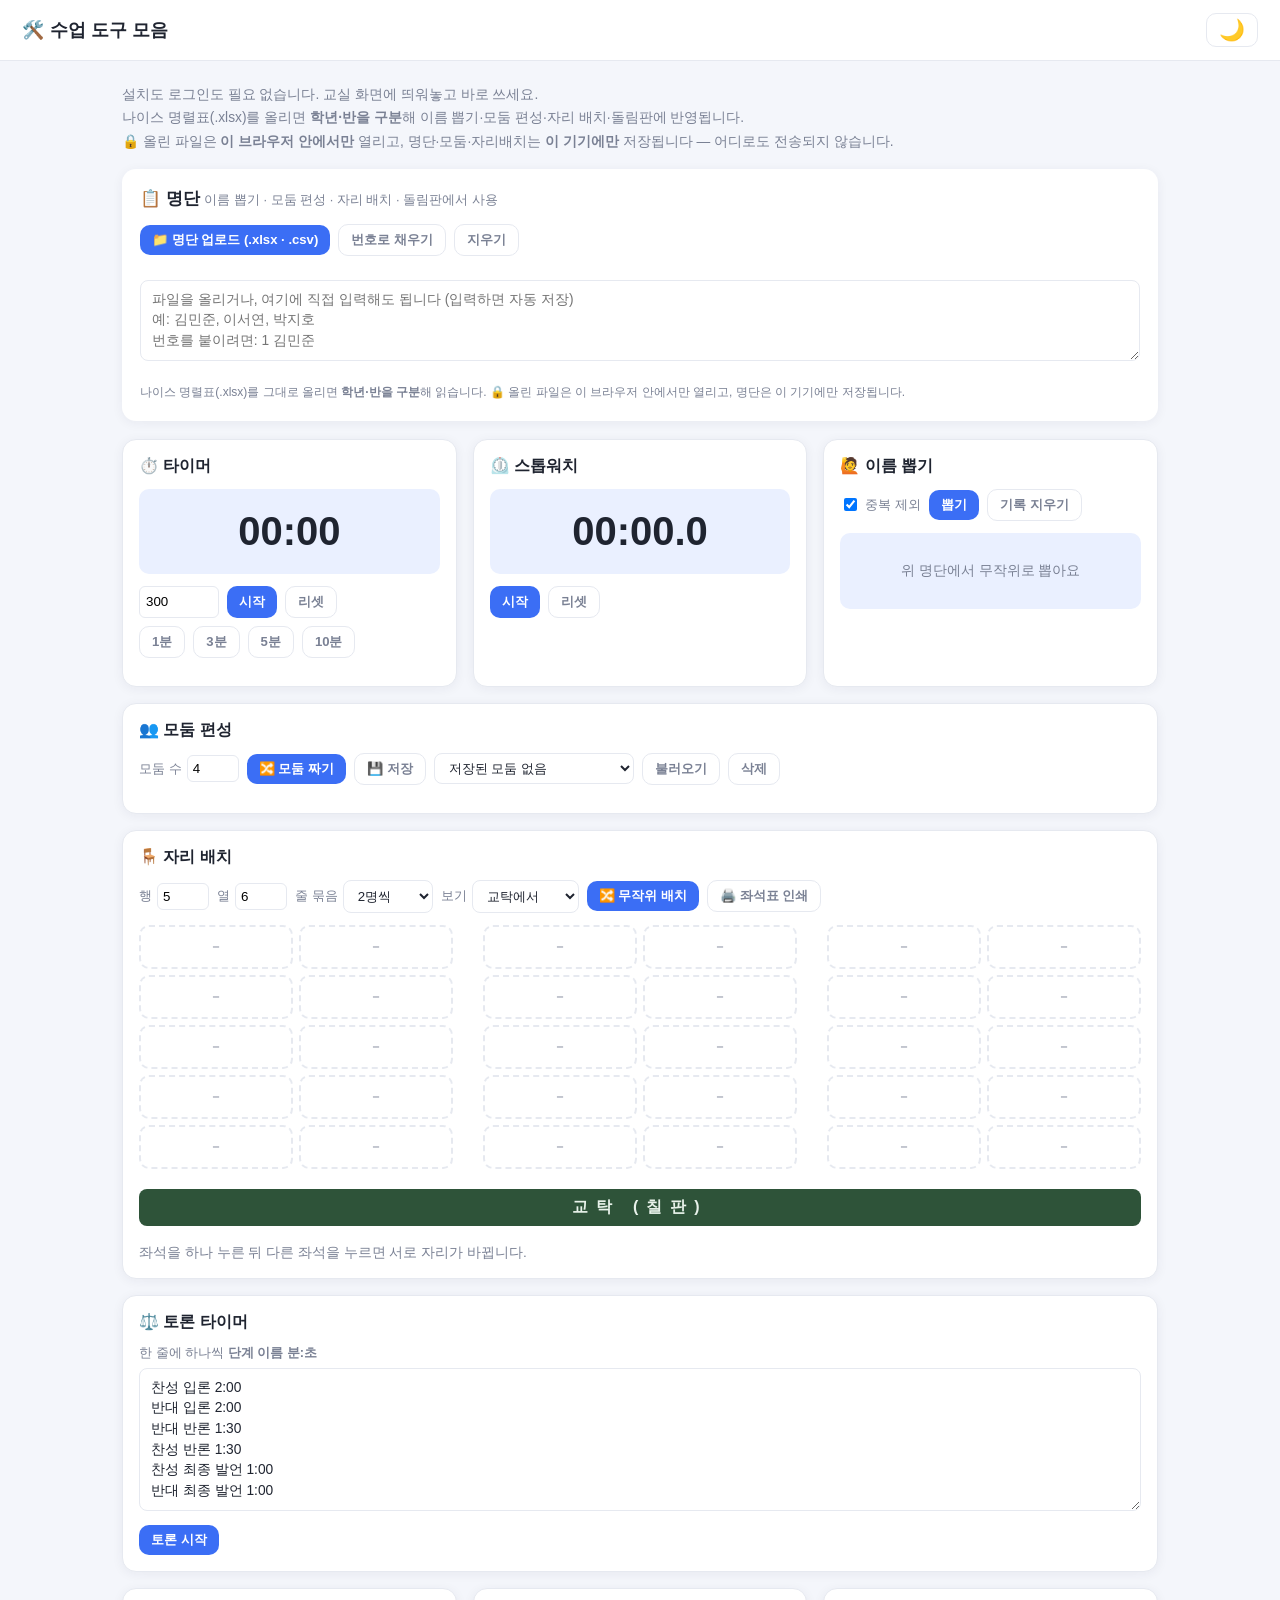
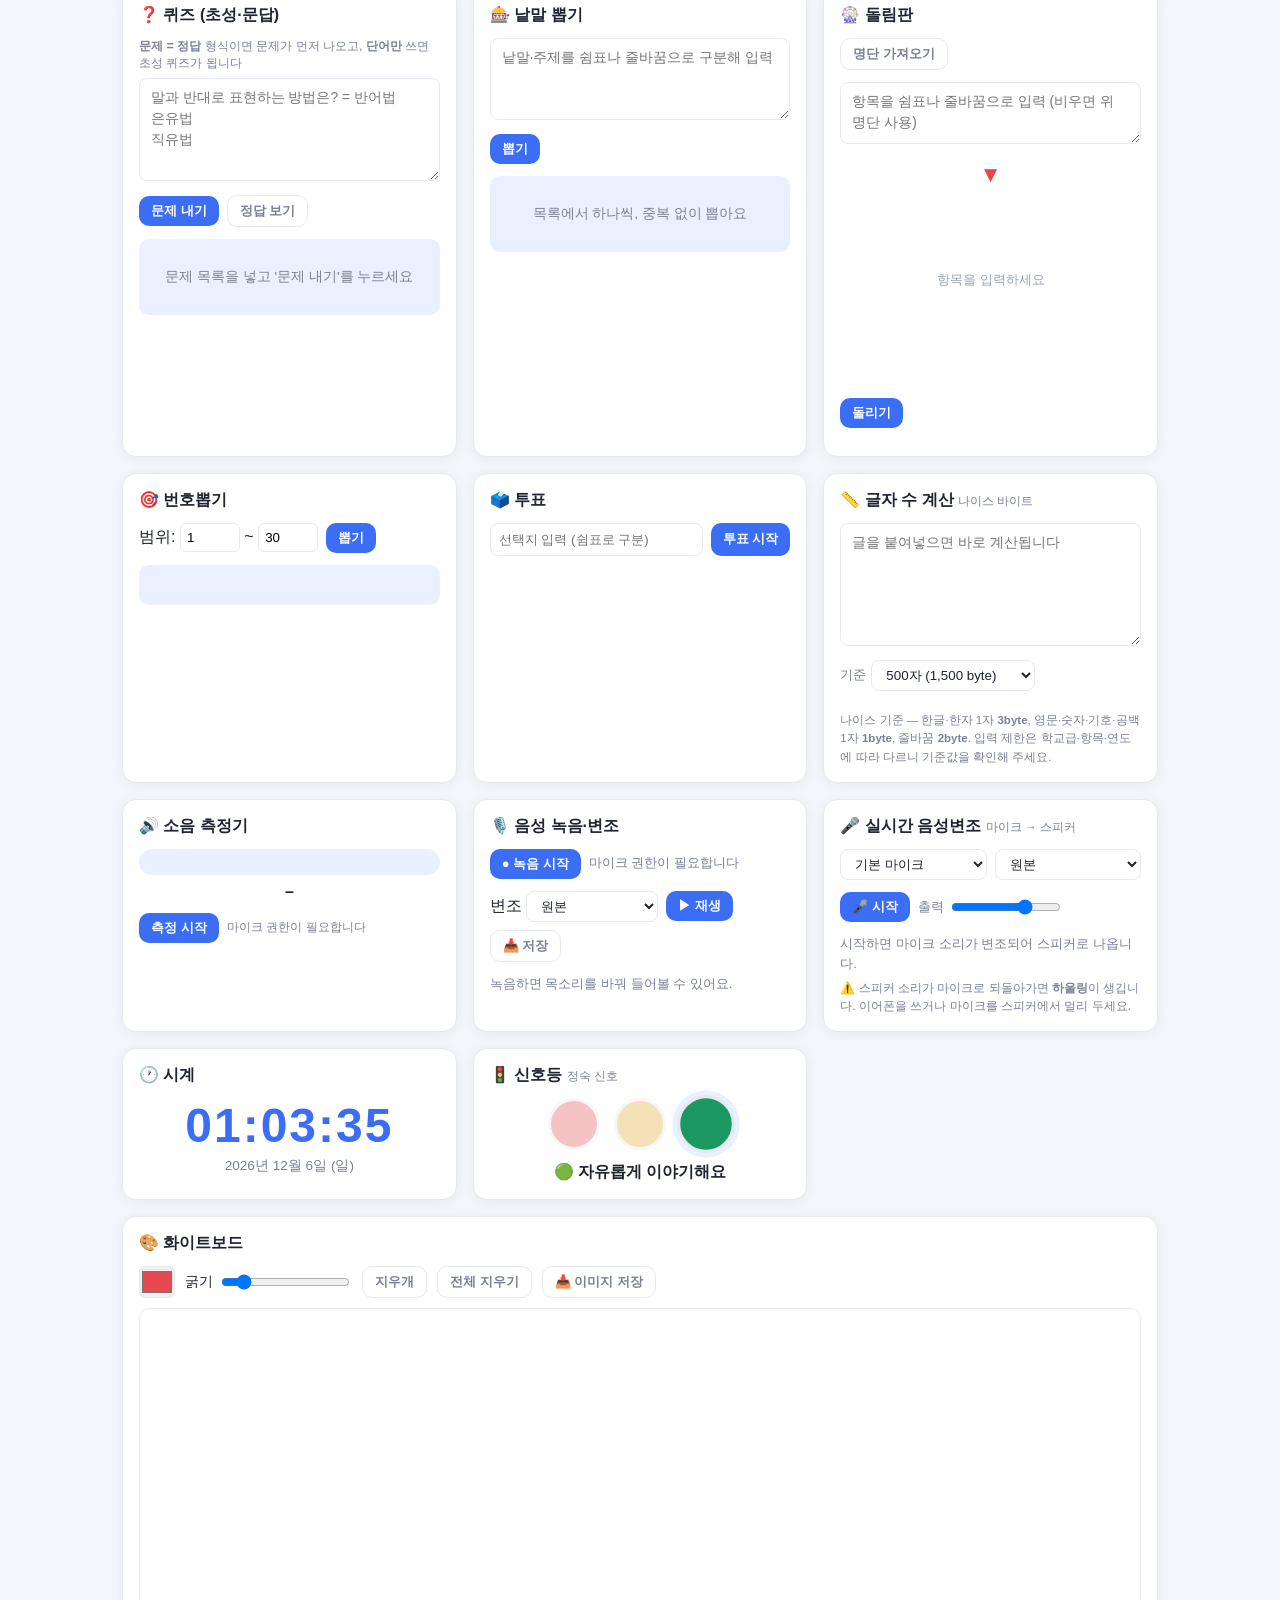
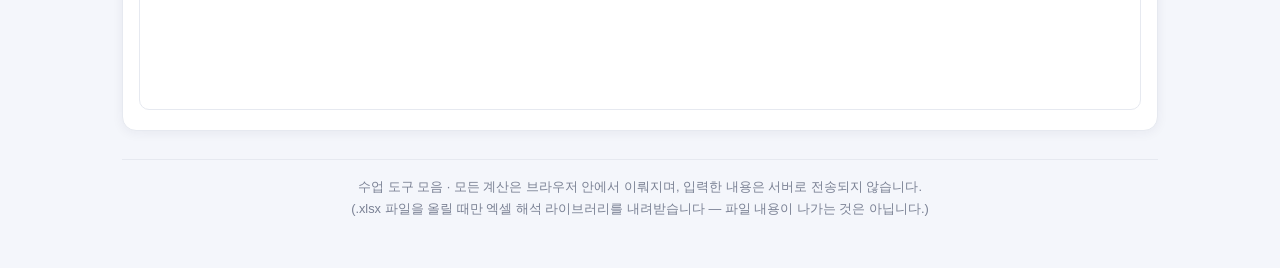
==== commit 3719feae: "공개 도구 사이트(/tools/)에 명렬표 업로드·학년반 구분·글자 수 계산 이식 - 공용 명단 패널: '명단 저장' → '📁 명단 업로드 (.xlsx·.csv)' + 자동 저장 " ====
--- a/tools/index.html
+++ b/tools/index.html
@@ -19,7 +19,8 @@
   <main class="main">
     <p class="site-intro muted">
       설치도 로그인도 필요 없습니다. 교실 화면에 띄워놓고 바로 쓰세요.<br />
-      🔒 입력한 명단·모둠·자리배치는 <b>이 기기의 브라우저에만</b> 저장되며, 어디로도 전송되지 않습니다.
+      나이스 명렬표(.xlsx)를 올리면 <b>학년·반을 구분</b>해 이름 뽑기·모둠 편성·자리 배치·돌림판에 반영됩니다.<br />
+      🔒 올린 파일은 <b>이 브라우저 안에서만</b> 열리고, 명단·모둠·자리배치는 <b>이 기기에만</b> 저장됩니다 — 어디로도 전송되지 않습니다.
     </p>
 
     <!-- 공용 명단: 이름 뽑기 · 모둠 편성 · 자리 배치 · 돌림판에서 함께 사용 -->
@@ -28,13 +29,23 @@
         <h2>📋 명단 <span class="muted" style="font-weight:400;font-size:0.8rem;">이름 뽑기 · 모둠 편성 · 자리 배치 · 돌림판에서 사용</span></h2>
         <span id="roster-count" class="muted"></span>
       </div>
+      <div class="tool-row">
+        <input id="roster-file" type="file" accept=".csv,.xlsx,.xls" hidden />
+        <button id="roster-upload" class="btn btn-primary btn-sm">📁 명단 업로드 (.xlsx · .csv)</button>
+        <button id="roster-numbers" class="btn btn-ghost btn-sm">번호로 채우기</button>
+        <button id="roster-clear" class="btn btn-ghost btn-sm">지우기</button>
+        <span id="roster-class-wrap" class="roster-class-wrap hidden">
+          <select id="roster-grade" title="학년"></select>
+          <select id="roster-class" title="반"></select>
+        </span>
+      </div>
+      <div id="roster-status" class="roster-status muted"></div>
       <textarea id="roster" rows="3" class="tool-textarea"
-        placeholder="이름을 쉼표나 줄바꿈으로 구분해 입력하세요&#10;예: 김민준, 이서연, 박지호, 최수아&#10;(엑셀의 한 열을 그대로 복사해 붙여넣어도 됩니다)"></textarea>
-      <div class="tool-row">
-        <button id="roster-save" class="btn btn-primary btn-sm">명단 저장</button>
-        <button id="roster-clear" class="btn btn-ghost btn-sm">지우기</button>
-        <button id="roster-numbers" class="btn btn-ghost btn-sm">번호로 채우기</button>
-      </div>
+        placeholder="파일을 올리거나, 여기에 직접 입력해도 됩니다 (입력하면 자동 저장)&#10;예: 김민준, 이서연, 박지호&#10;번호를 붙이려면: 1 김민준"></textarea>
+      <p class="muted" style="font-size:0.75rem; margin:8px 0 0; line-height:1.6;">
+        나이스 명렬표(.xlsx)를 그대로 올리면 <b>학년·반을 구분</b>해 읽습니다.
+        🔒 올린 파일은 이 브라우저 안에서만 열리고, 명단은 이 기기에만 저장됩니다.
+      </p>
     </div>
 
     <div class="tools-grid">
@@ -197,9 +208,25 @@
       </div>
 
       <div class="tool-card">
-        <h3>📏 글자 수·원고지</h3>
+        <h3>📏 글자 수 계산 <span class="muted" style="font-weight:400;font-size:0.75rem;">나이스 바이트</span></h3>
         <textarea id="count-text" rows="5" class="tool-textarea" placeholder="글을 붙여넣으면 바로 계산됩니다"></textarea>
+        <div class="tool-row">
+          <label class="tool-check">기준
+            <select id="count-limit">
+              <option value="1500">500자 (1,500 byte)</option>
+              <option value="2100">700자 (2,100 byte)</option>
+              <option value="3000">1,000자 (3,000 byte)</option>
+              <option value="custom">직접 입력</option>
+              <option value="0">제한 없음</option>
+            </select>
+          </label>
+          <input id="count-limit-custom" type="number" class="hidden" min="1" max="99999" value="1500" title="제한 바이트" />
+        </div>
         <div id="count-result" class="count-result"></div>
+        <p class="muted" style="font-size:0.72rem; margin:8px 0 0; line-height:1.6;">
+          나이스 기준 — 한글·한자 1자 <b>3byte</b>, 영문·숫자·기호·공백 1자 <b>1byte</b>, 줄바꿈 <b>2byte</b>.
+          입력 제한은 학교급·항목·연도에 따라 다르니 기준값을 확인해 주세요.
+        </p>
       </div>
 
       <div class="tool-card">
@@ -287,7 +314,8 @@
     </div>
 
     <footer class="site-footer muted">
-      수업 도구 모음 · 모든 기능은 브라우저 안에서만 동작하며, 입력한 내용은 서버로 전송되지 않습니다.
+      수업 도구 모음 · 모든 계산은 브라우저 안에서 이뤄지며, 입력한 내용은 서버로 전송되지 않습니다.<br />
+      (.xlsx 파일을 올릴 때만 엑셀 해석 라이브러리를 내려받습니다 — 파일 내용이 나가는 것은 아닙니다.)
     </footer>
   </main>
 
--- a/tools/style.css
+++ b/tools/style.css
@@ -1305,3 +1305,24 @@
 
 /* 명단 패널 입력창은 조금 넉넉하게 */
 #roster { min-height: 68px; }
+
+/* ---------- 명단 업로드 · 학급 선택 ---------- */
+.roster-status { font-size: 0.8rem; margin: 0 0 8px; min-height: 1.2em; line-height: 1.5; }
+.roster-status.is-error { color: var(--danger); }
+.roster-class-wrap { display: inline-flex; gap: 6px; margin-left: auto; }
+#roster-grade, #roster-class, #count-limit, #count-limit-custom {
+  padding: 6px 10px; border: 1px solid var(--line); border-radius: 8px;
+  font-family: inherit; background: var(--panel); color: var(--ink);
+}
+#count-limit-custom { width: 90px; }
+[data-theme="dark"] #roster-grade, [data-theme="dark"] #roster-class,
+[data-theme="dark"] #count-limit, [data-theme="dark"] #count-limit-custom {
+  background: #1f2430; border-color: #2a2e38;
+}
+
+/* ---------- 글자 수 계산: 나이스 바이트 ---------- */
+.count-neis b { color: var(--primary); }
+.count-neis.is-over b, .count-left.is-over b, .count-left.is-over span { color: var(--danger); }
+.count-bar { height: 8px; border-radius: 999px; background: var(--line); overflow: hidden; margin: 4px 0 6px; }
+.count-bar span { display: block; height: 100%; background: var(--primary); transition: width 0.15s ease; }
+.count-bar span.is-over { background: var(--danger); }
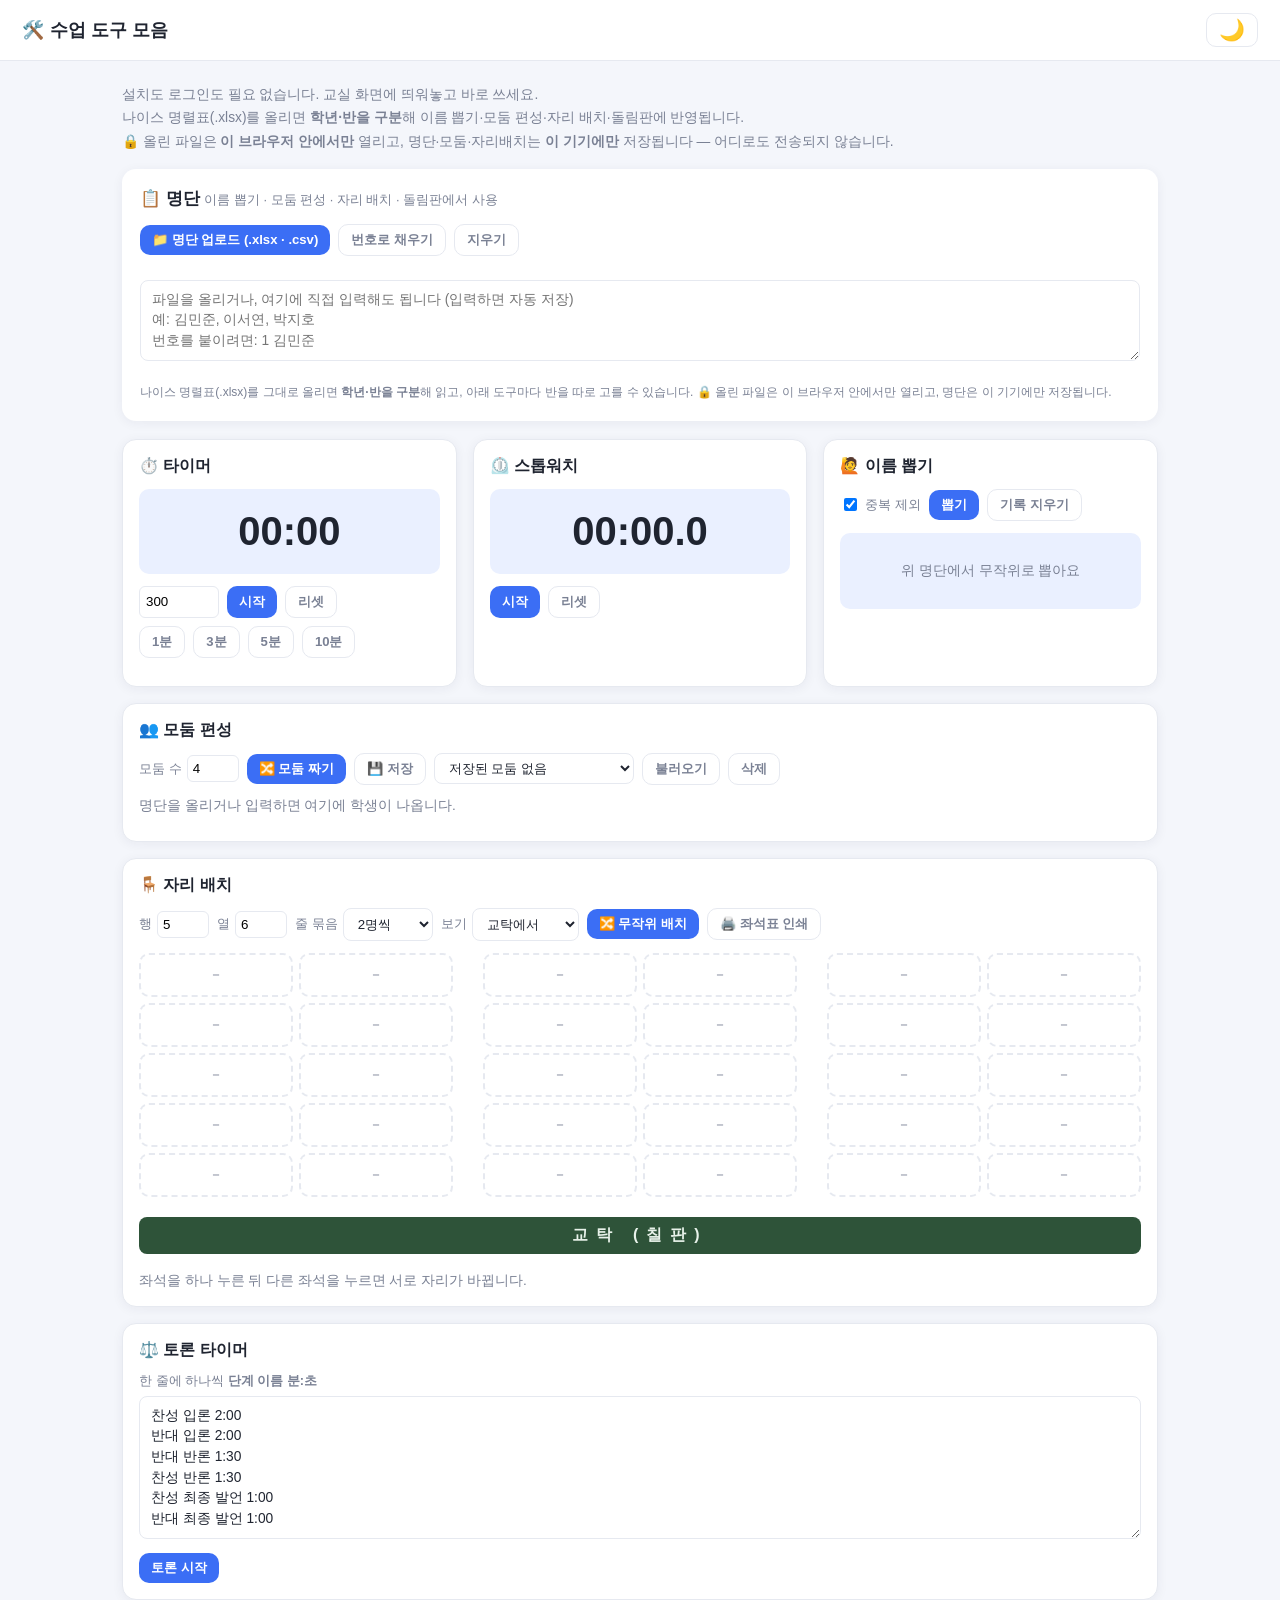
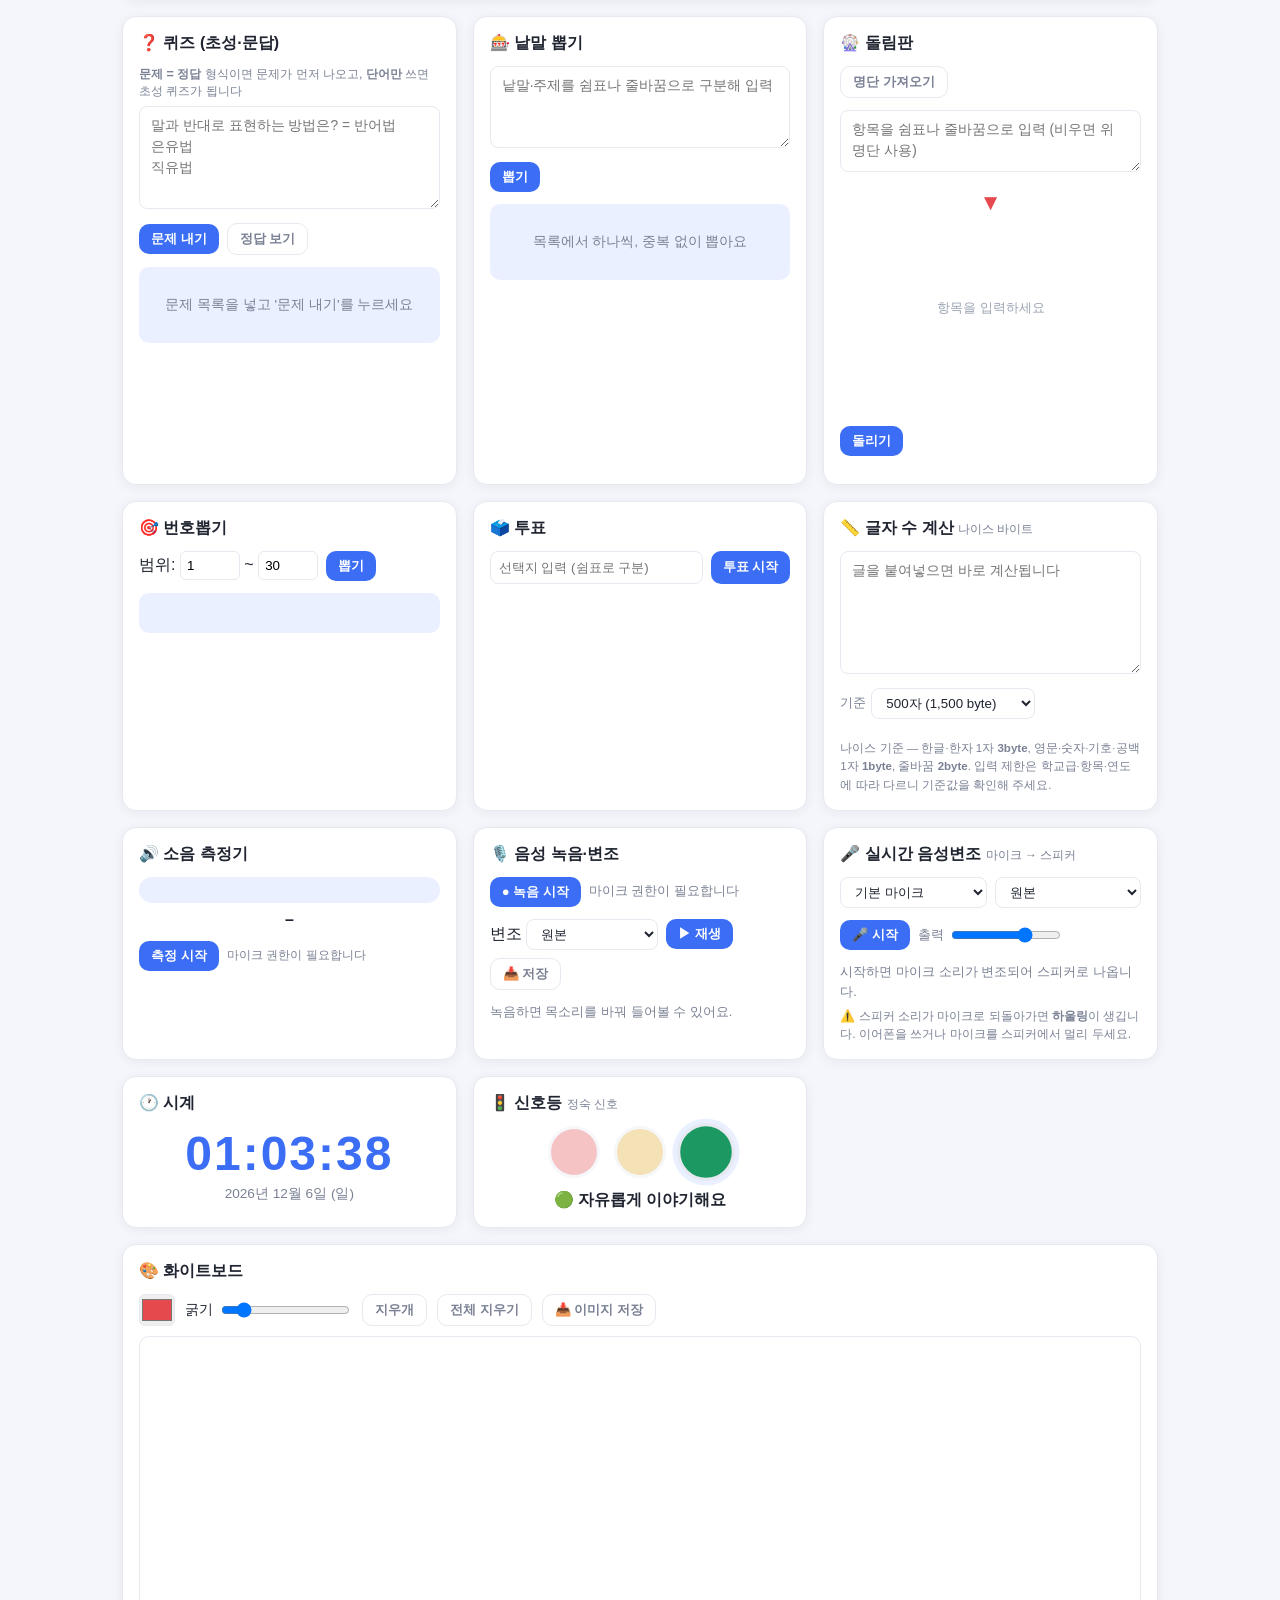
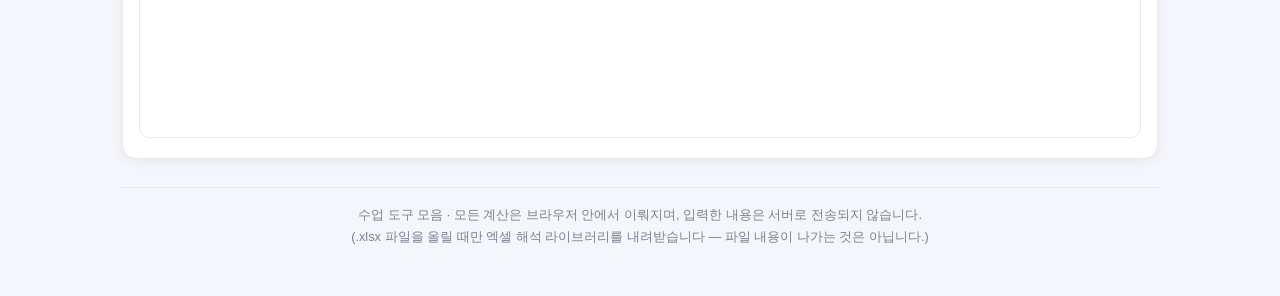
==== commit 410a2d9b: "공개 도구: 카드마다 학년·반 선택 + 모둠장 지명 편성 - 공용 패널의 학급 선택을 없애고 이름 뽑기·모둠 편성·자리 배치·돌림판   각 카드에 학년·반 드롭다운을 둠 (카드마다" ====
--- a/tools/index.html
+++ b/tools/index.html
@@ -34,16 +34,12 @@
         <button id="roster-upload" class="btn btn-primary btn-sm">📁 명단 업로드 (.xlsx · .csv)</button>
         <button id="roster-numbers" class="btn btn-ghost btn-sm">번호로 채우기</button>
         <button id="roster-clear" class="btn btn-ghost btn-sm">지우기</button>
-        <span id="roster-class-wrap" class="roster-class-wrap hidden">
-          <select id="roster-grade" title="학년"></select>
-          <select id="roster-class" title="반"></select>
-        </span>
       </div>
       <div id="roster-status" class="roster-status muted"></div>
       <textarea id="roster" rows="3" class="tool-textarea"
         placeholder="파일을 올리거나, 여기에 직접 입력해도 됩니다 (입력하면 자동 저장)&#10;예: 김민준, 이서연, 박지호&#10;번호를 붙이려면: 1 김민준"></textarea>
       <p class="muted" style="font-size:0.75rem; margin:8px 0 0; line-height:1.6;">
-        나이스 명렬표(.xlsx)를 그대로 올리면 <b>학년·반을 구분</b>해 읽습니다.
+        나이스 명렬표(.xlsx)를 그대로 올리면 <b>학년·반을 구분</b>해 읽고, 아래 도구마다 반을 따로 고를 수 있습니다.
         🔒 올린 파일은 이 브라우저 안에서만 열리고, 명단은 이 기기에만 저장됩니다.
       </p>
     </div>
@@ -81,6 +77,10 @@
       <div class="tool-card">
         <h3>🙋 이름 뽑기</h3>
         <div class="tool-row">
+          <span id="picker-cls" class="cls-sel hidden">
+            <select id="picker-grade" title="학년"></select>
+            <select id="picker-class" title="반"></select>
+          </span>
           <label class="tool-check"><input id="picker-norepeat" type="checkbox" checked /> 중복 제외</label>
           <button id="picker-btn" class="btn btn-primary btn-sm">뽑기</button>
           <button id="picker-reset" class="btn btn-ghost btn-sm">기록 지우기</button>
@@ -92,6 +92,10 @@
       <div class="tool-card tool-card-wide">
         <h3>👥 모둠 편성</h3>
         <div class="tool-row">
+          <span id="group-cls" class="cls-sel hidden">
+            <select id="group-grade" title="학년"></select>
+            <select id="group-class" title="반"></select>
+          </span>
           <label class="tool-check">모둠 수 <input id="group-count" type="number" value="4" min="2" max="12" /></label>
           <button id="group-make-btn" class="btn btn-primary btn-sm">🔀 모둠 짜기</button>
           <button id="group-save-btn" class="btn btn-ghost btn-sm" disabled>💾 저장</button>
@@ -99,12 +103,17 @@
           <button id="group-load-btn" class="btn btn-ghost btn-sm">불러오기</button>
           <button id="group-del-btn" class="btn btn-ghost btn-sm">삭제</button>
         </div>
+        <div id="group-roster" class="group-roster"></div>
         <div id="group-result" class="group-result"></div>
       </div>
 
       <div class="tool-card tool-card-wide">
         <h3>🪑 자리 배치 <span id="seating-count" class="muted" style="font-weight:400;font-size:0.8rem;"></span></h3>
         <div class="tool-row">
+          <span id="seating-cls" class="cls-sel hidden">
+            <select id="seating-grade" title="학년"></select>
+            <select id="seating-class" title="반"></select>
+          </span>
           <label class="tool-check">행 <input id="seating-rows" type="number" value="5" min="1" max="12" /></label>
           <label class="tool-check">열 <input id="seating-cols" type="number" value="6" min="1" max="12" /></label>
           <label class="tool-check">줄 묶음
@@ -176,6 +185,10 @@
       <div class="tool-card">
         <h3>🎡 돌림판</h3>
         <div class="tool-row">
+          <span id="wheel-cls" class="cls-sel hidden">
+            <select id="wheel-grade" title="학년"></select>
+            <select id="wheel-class" title="반"></select>
+          </span>
           <button id="wheel-from-roster" class="btn btn-ghost btn-sm">명단 가져오기</button>
         </div>
         <textarea id="wheel-items" rows="2" class="tool-textarea" placeholder="항목을 쉼표나 줄바꿈으로 입력 (비우면 위 명단 사용)"></textarea>
--- a/tools/style.css
+++ b/tools/style.css
@@ -1309,13 +1309,16 @@
 /* ---------- 명단 업로드 · 학급 선택 ---------- */
 .roster-status { font-size: 0.8rem; margin: 0 0 8px; min-height: 1.2em; line-height: 1.5; }
 .roster-status.is-error { color: var(--danger); }
-.roster-class-wrap { display: inline-flex; gap: 6px; margin-left: auto; }
-#roster-grade, #roster-class, #count-limit, #count-limit-custom {
+.cls-sel { display: inline-flex; gap: 6px; }
+.cls-sel select { min-width: 74px; }
+.group-roster { margin: 10px 0; }
+#count-limit, #count-limit-custom,
+.cls-sel select {
   padding: 6px 10px; border: 1px solid var(--line); border-radius: 8px;
   font-family: inherit; background: var(--panel); color: var(--ink);
 }
 #count-limit-custom { width: 90px; }
-[data-theme="dark"] #roster-grade, [data-theme="dark"] #roster-class,
+[data-theme="dark"] .cls-sel select,
 [data-theme="dark"] #count-limit, [data-theme="dark"] #count-limit-custom {
   background: #1f2430; border-color: #2a2e38;
 }
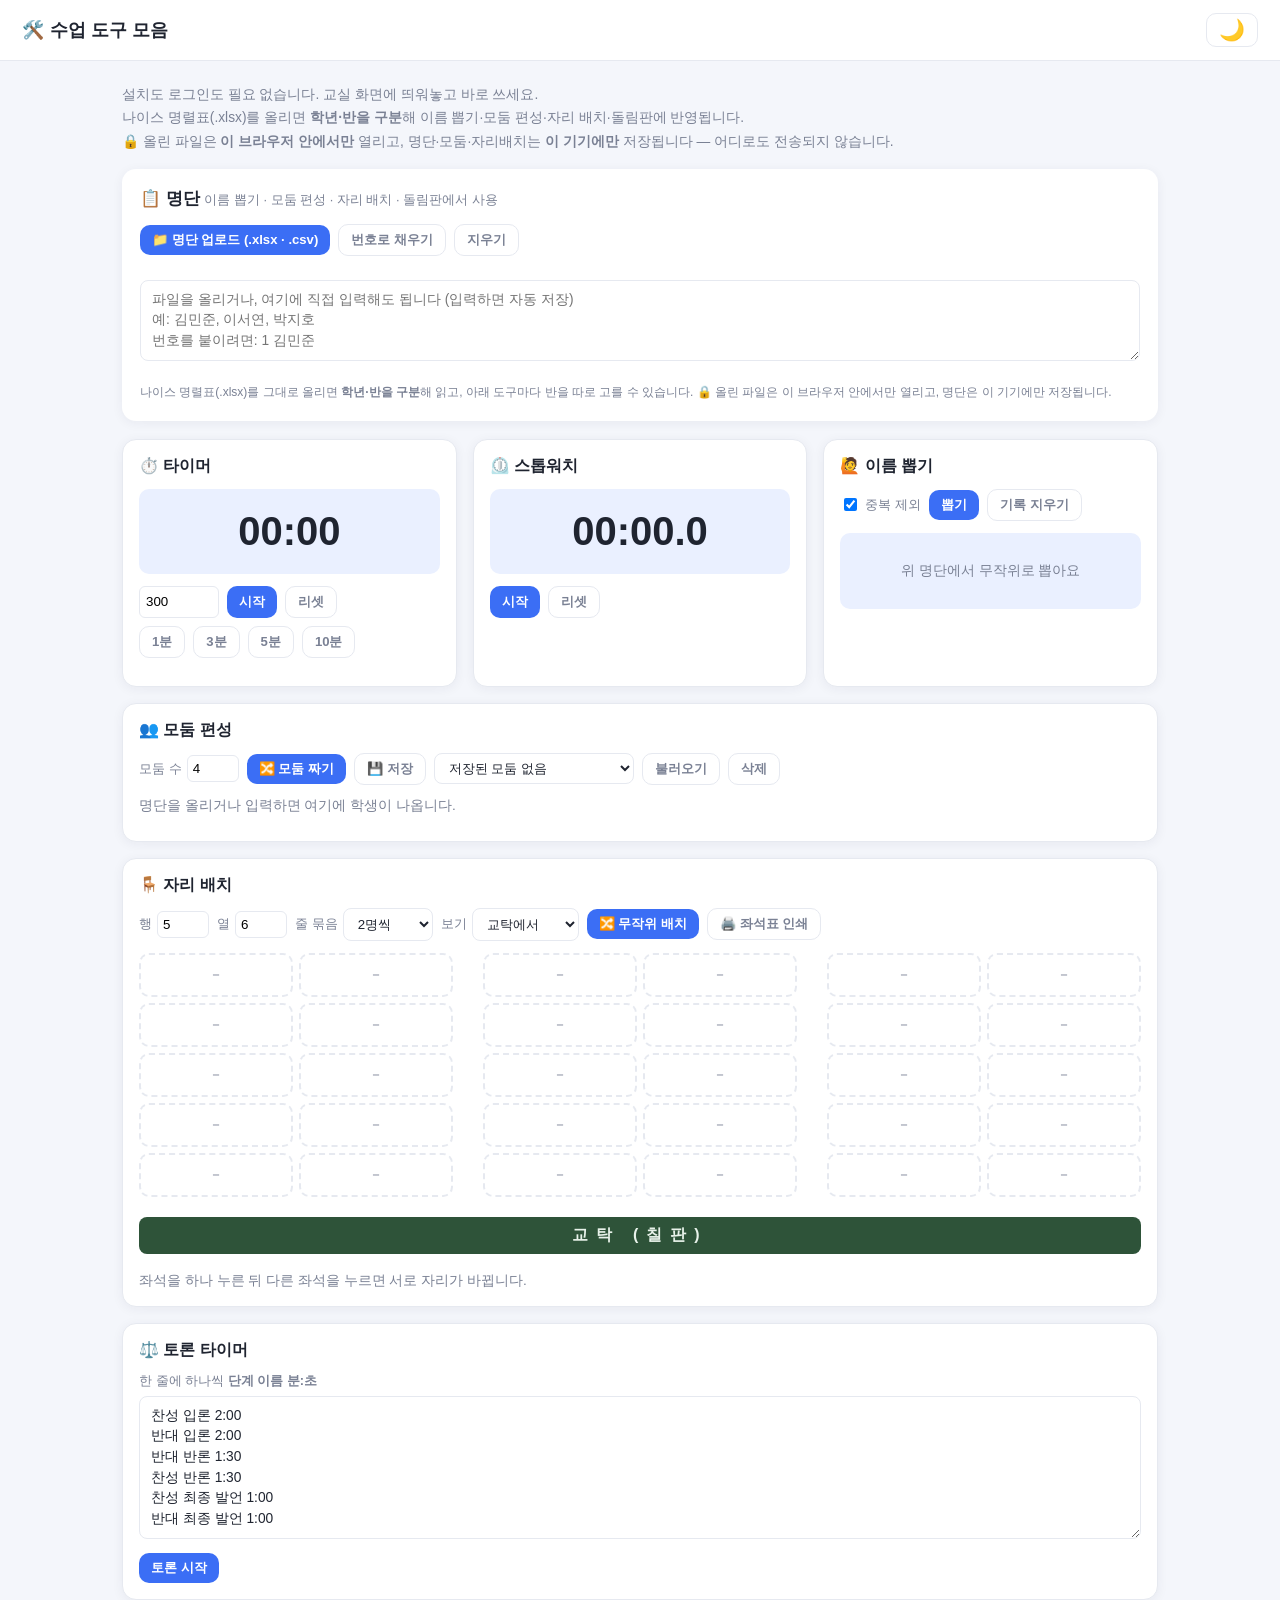
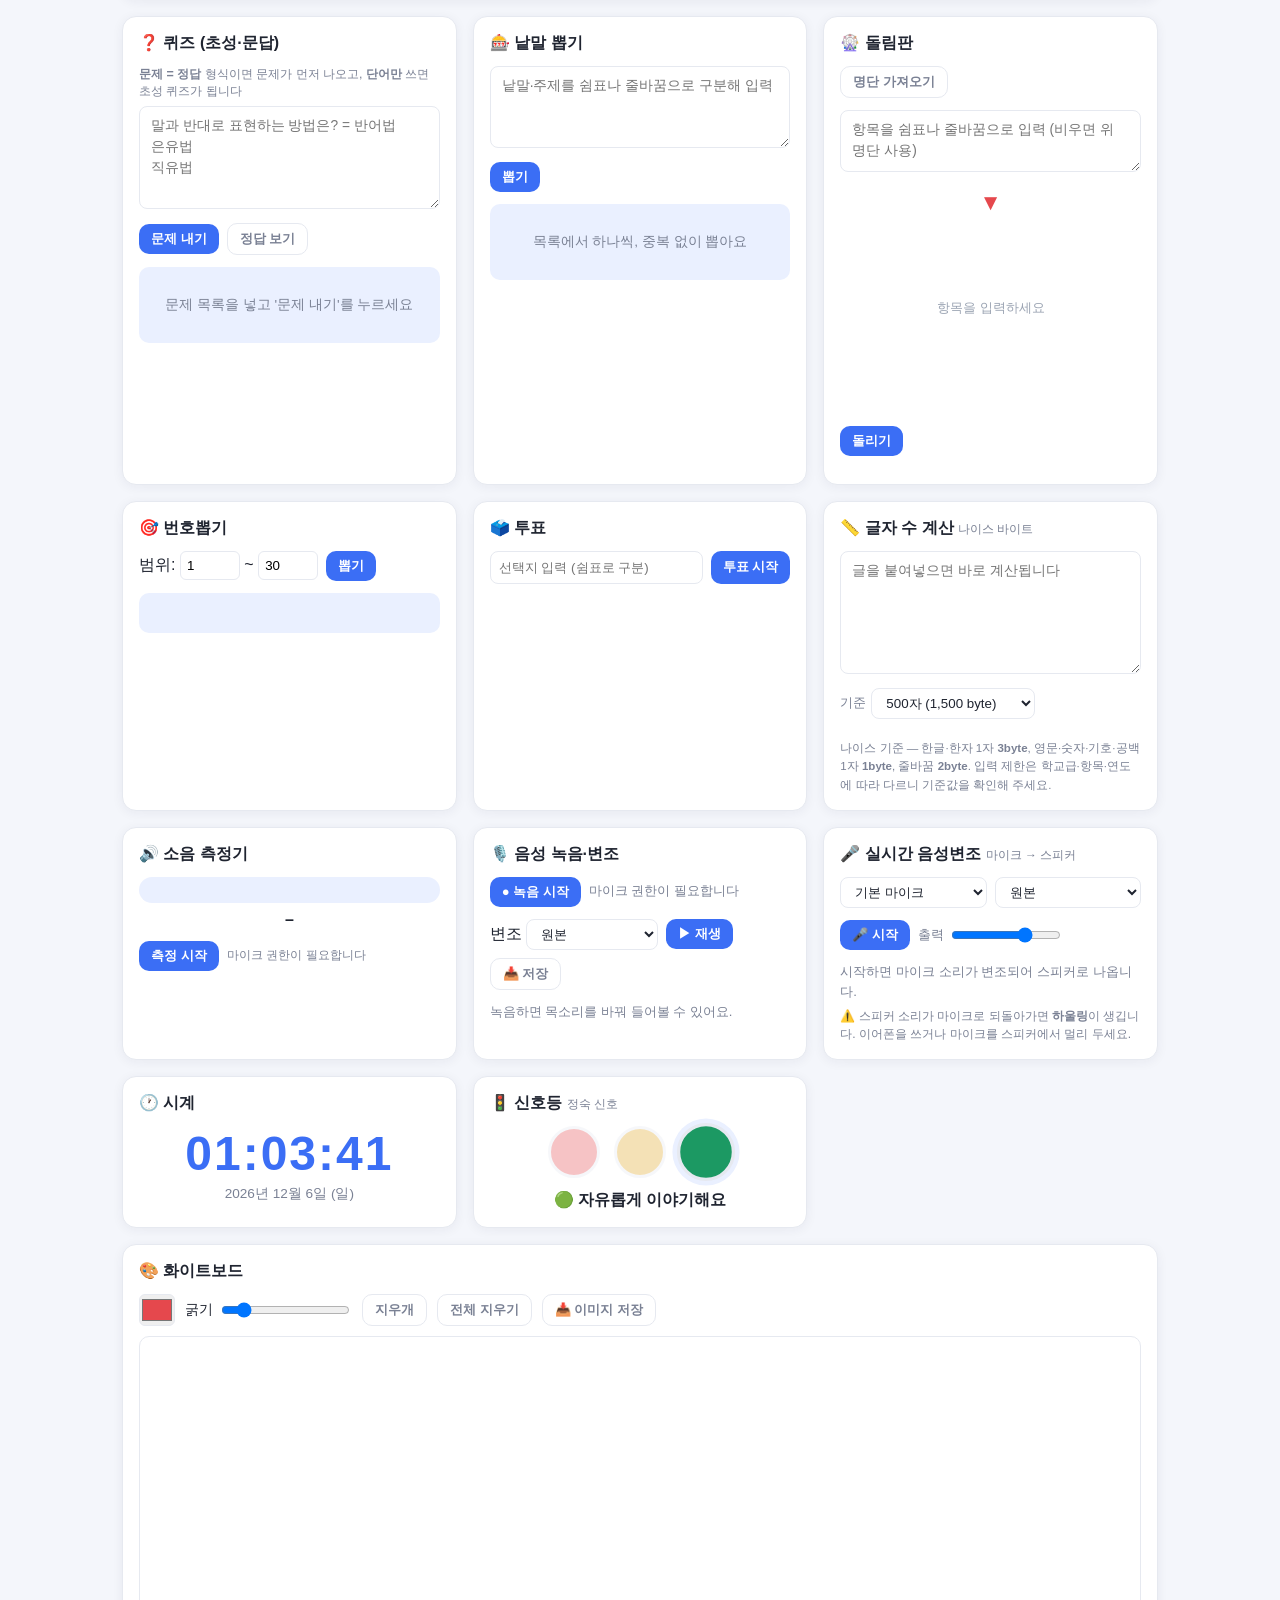
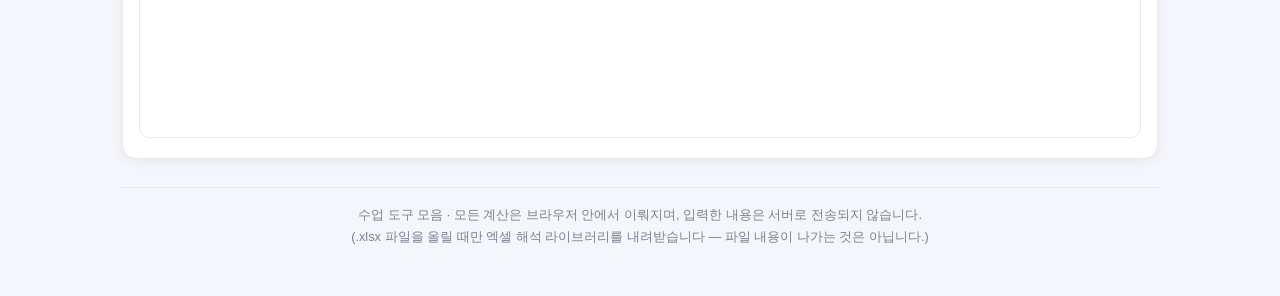
==== commit e14279d8: "js/css에 버전 쿼리 추가 — 배포 후 옛 스크립트가 물리는 문제 방지 GitHub Pages가 짧은 max-age로 캐시하는 탓에, 배포 직후 재방문자가 새 index.htm" ====
--- a/tools/index.html
+++ b/tools/index.html
@@ -5,7 +5,7 @@
   <meta name="viewport" content="width=device-width, initial-scale=1.0" />
   <title>수업 도구 모음</title>
   <meta name="description" content="교실에서 바로 쓰는 수업 도구 모음 — 타이머, 이름 뽑기, 모둠 편성, 자리 배치, 돌림판, 소음 측정기, 음성 변조, 화이트보드. 설치·로그인 없이 바로 사용하세요." />
-  <link rel="stylesheet" href="style.css" />
+  <link rel="stylesheet" href="style.css?v=20261006a" />
   <link rel="icon" href="data:image/svg+xml,<svg xmlns='http://www.w3.org/2000/svg' viewBox='0 0 100 100'><text y='.9em' font-size='90'>🛠️</text></svg>" />
 </head>
 <body>
@@ -333,6 +333,6 @@
   </main>
 
   <div id="toast" class="toast hidden"></div>
-  <script src="app.js"></script>
+  <script src="app.js?v=20261006a"></script>
 </body>
 </html>
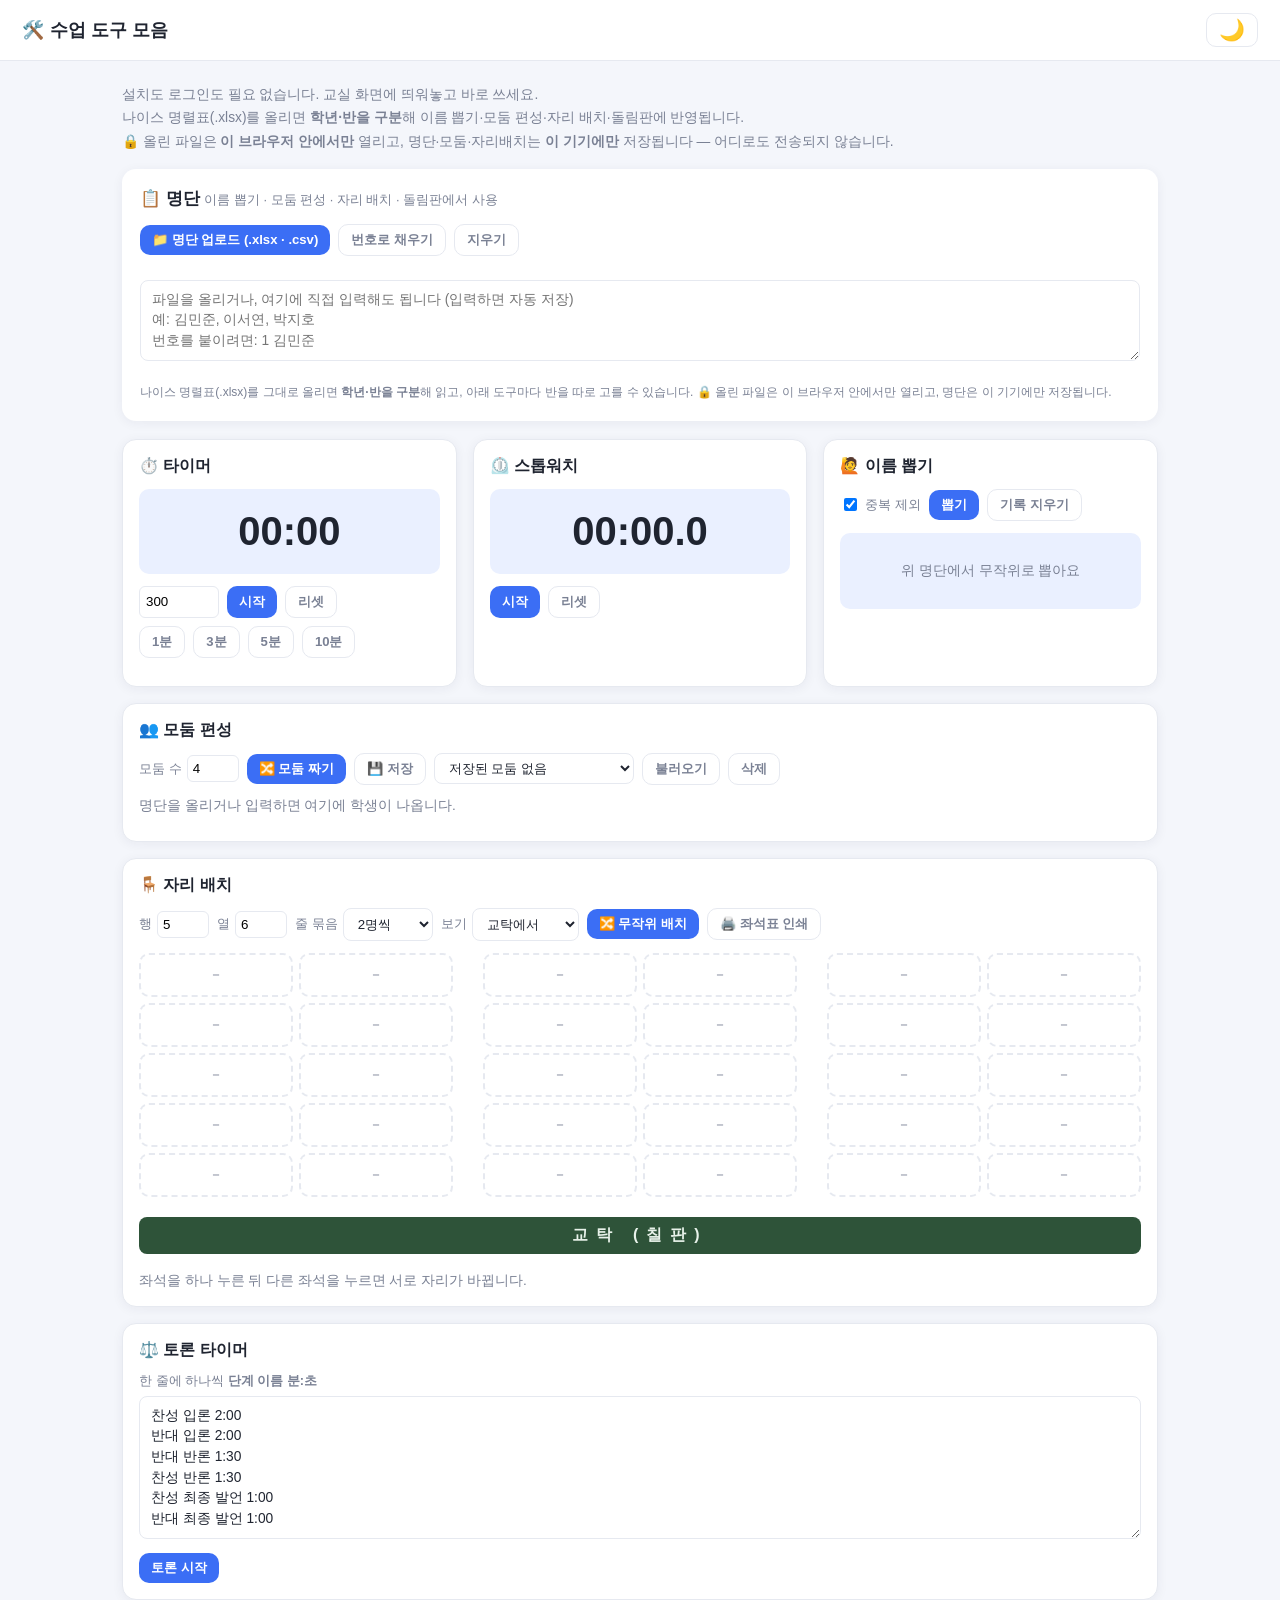
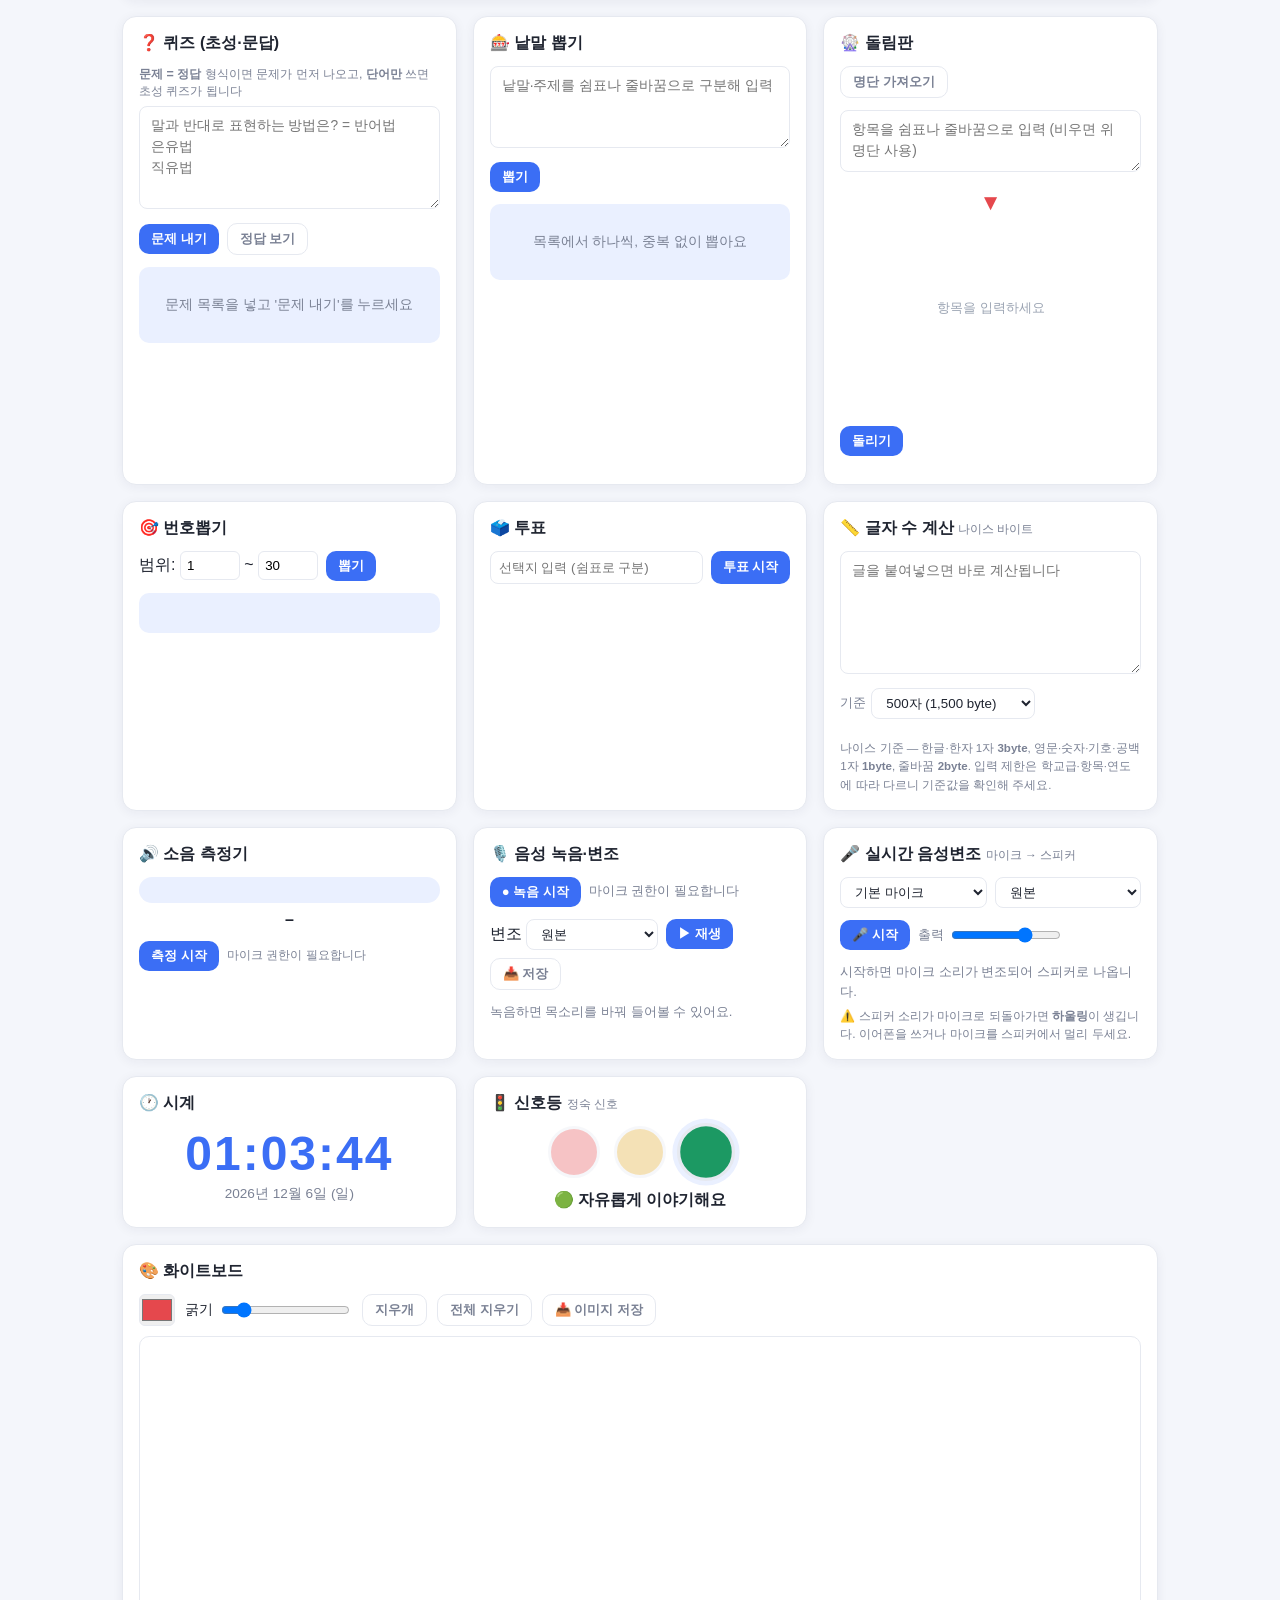
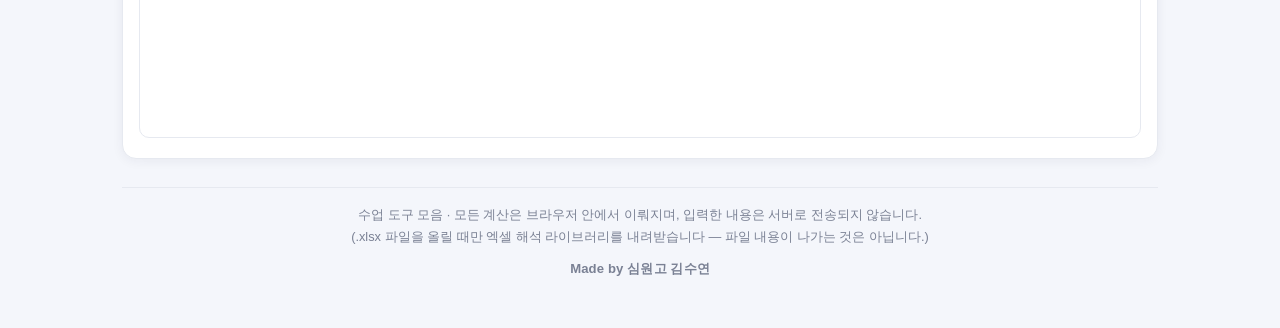
==== commit 9e834f2d: "공개 도구 사이트 하단에 제작자 표기 추가 - 푸터에 'Made by 심원고 김수연' - index.html이 바뀌었으므로 캐시 버전 쿼리를 20261006b로 올림  Co-Aut" ====
--- a/tools/index.html
+++ b/tools/index.html
@@ -5,7 +5,7 @@
   <meta name="viewport" content="width=device-width, initial-scale=1.0" />
   <title>수업 도구 모음</title>
   <meta name="description" content="교실에서 바로 쓰는 수업 도구 모음 — 타이머, 이름 뽑기, 모둠 편성, 자리 배치, 돌림판, 소음 측정기, 음성 변조, 화이트보드. 설치·로그인 없이 바로 사용하세요." />
-  <link rel="stylesheet" href="style.css?v=20261006a" />
+  <link rel="stylesheet" href="style.css?v=20261006b" />
   <link rel="icon" href="data:image/svg+xml,<svg xmlns='http://www.w3.org/2000/svg' viewBox='0 0 100 100'><text y='.9em' font-size='90'>🛠️</text></svg>" />
 </head>
 <body>
@@ -329,10 +329,11 @@
     <footer class="site-footer muted">
       수업 도구 모음 · 모든 계산은 브라우저 안에서 이뤄지며, 입력한 내용은 서버로 전송되지 않습니다.<br />
       (.xlsx 파일을 올릴 때만 엑셀 해석 라이브러리를 내려받습니다 — 파일 내용이 나가는 것은 아닙니다.)
+      <div class="site-credit">Made by 심원고 김수연</div>
     </footer>
   </main>
 
   <div id="toast" class="toast hidden"></div>
-  <script src="app.js?v=20261006a"></script>
+  <script src="app.js?v=20261006b"></script>
 </body>
 </html>
--- a/tools/style.css
+++ b/tools/style.css
@@ -1329,3 +1329,4 @@
 .count-bar { height: 8px; border-radius: 999px; background: var(--line); overflow: hidden; margin: 4px 0 6px; }
 .count-bar span { display: block; height: 100%; background: var(--primary); transition: width 0.15s ease; }
 .count-bar span.is-over { background: var(--danger); }
+.site-credit { margin-top: 10px; font-size: 0.82rem; font-weight: 600; color: var(--muted); letter-spacing: 0.01em; }
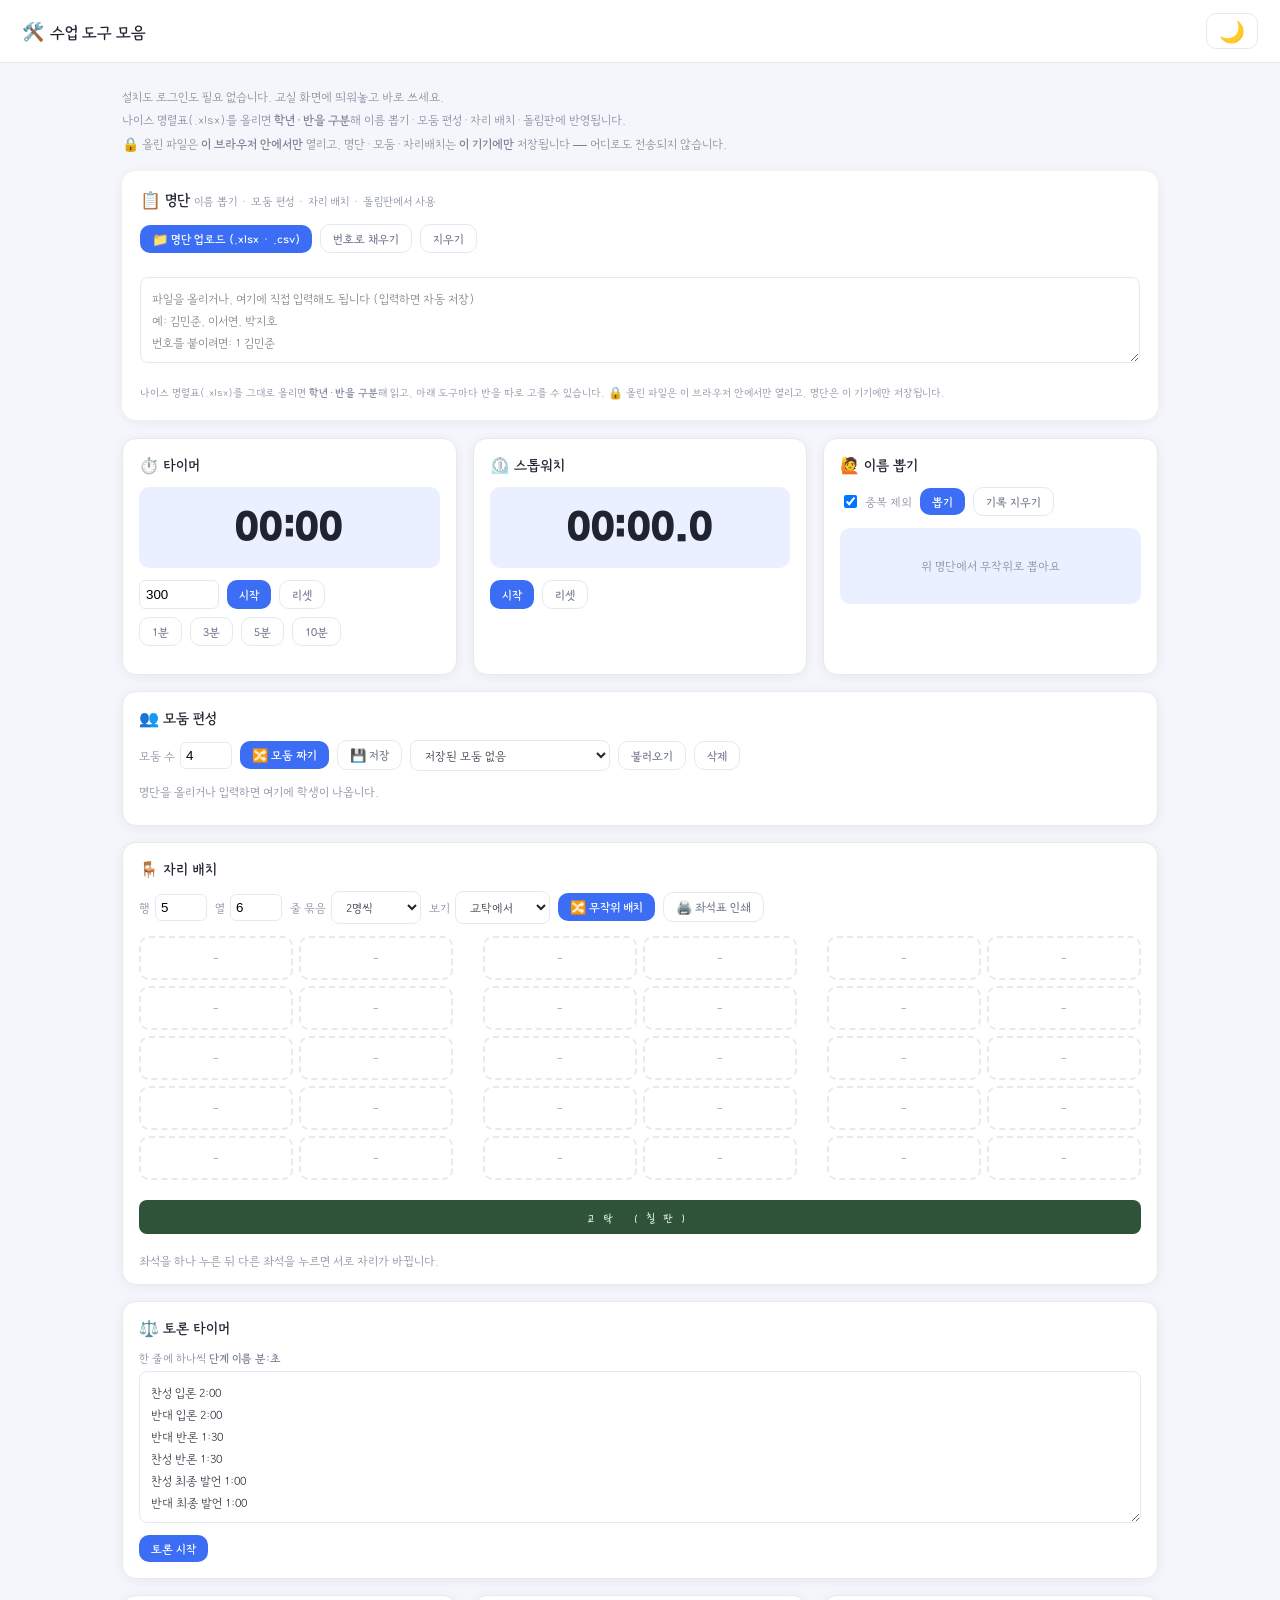
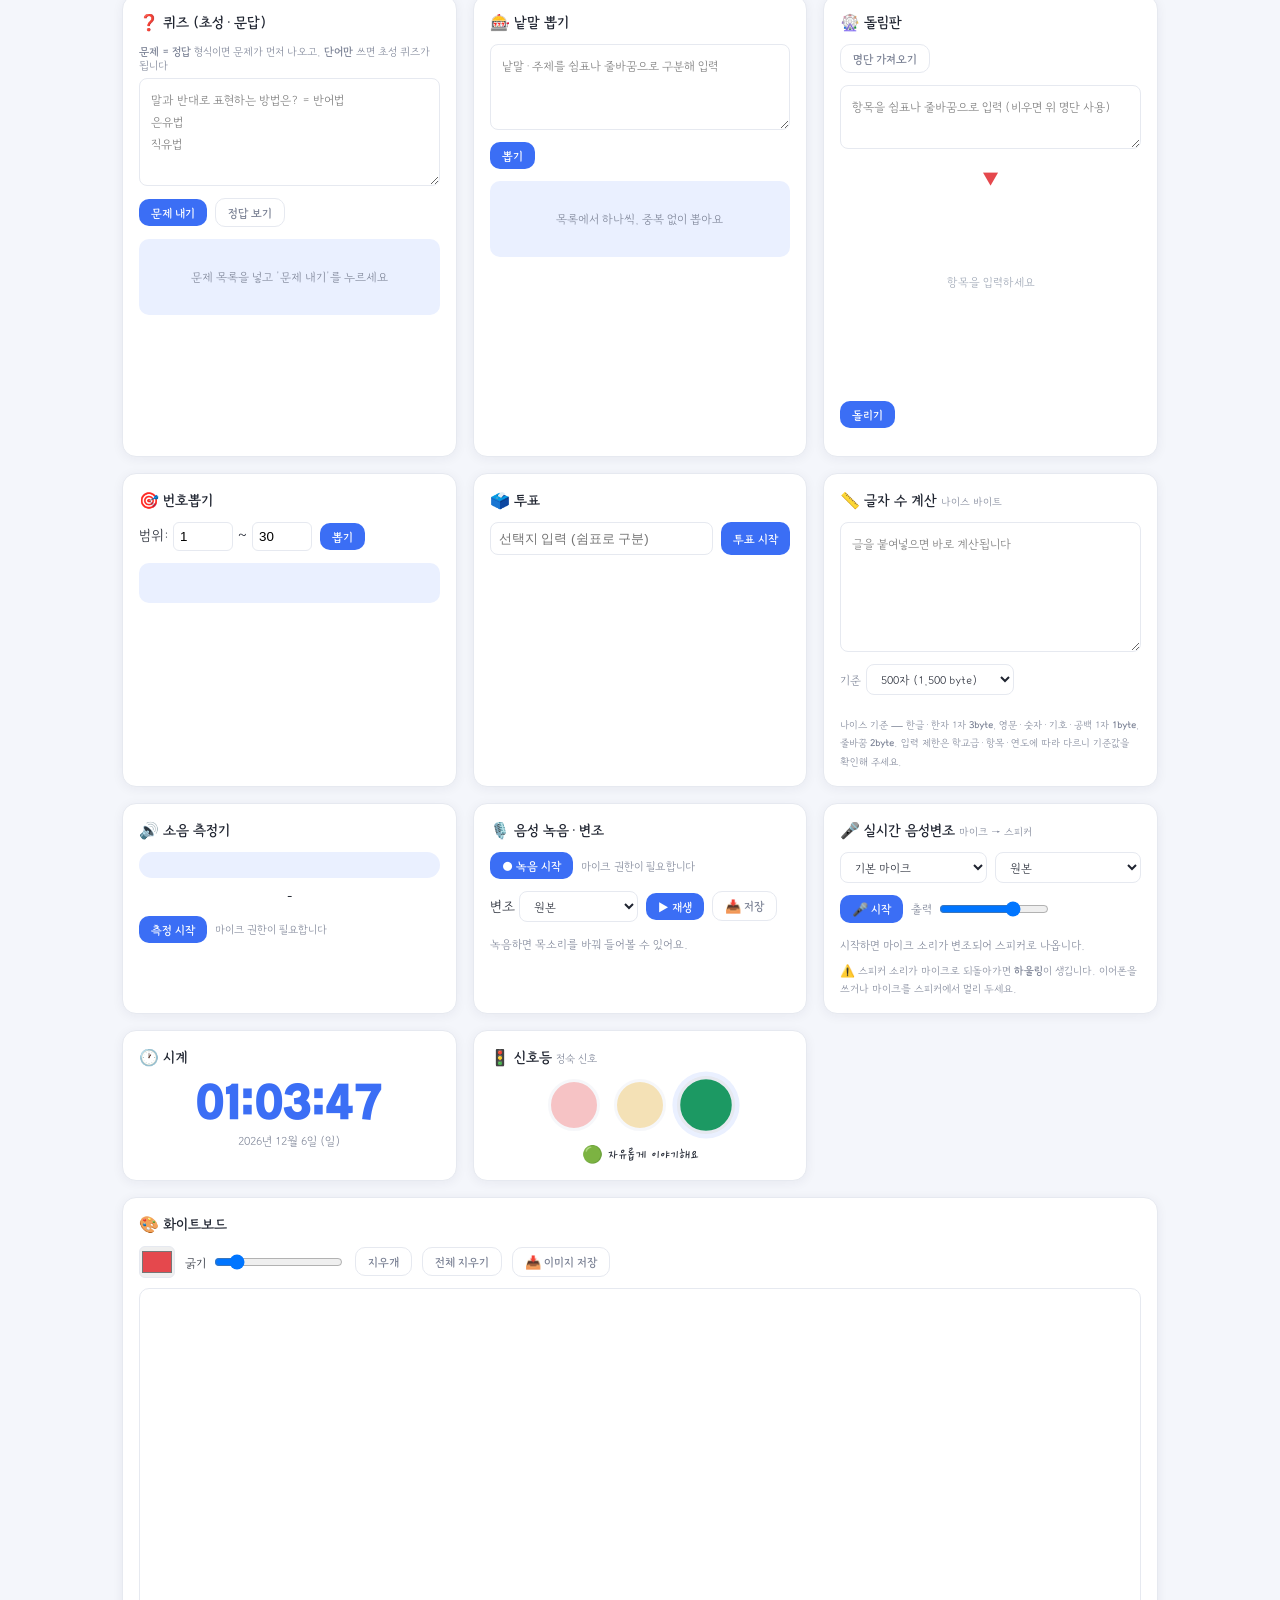
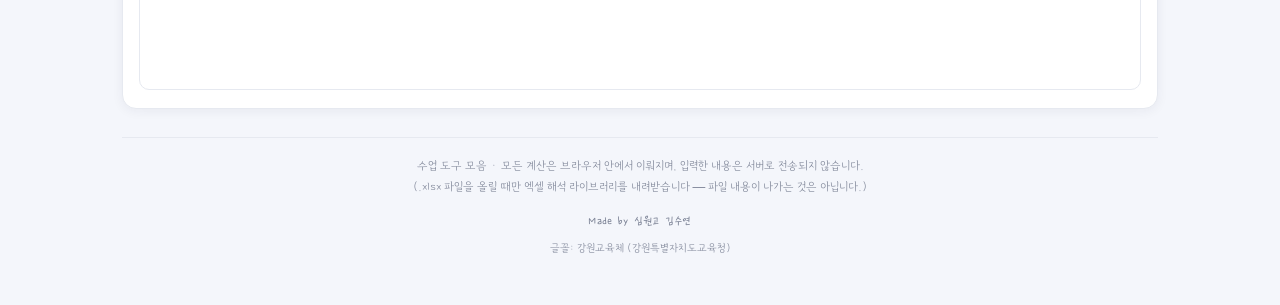
==== commit 11bb9448: "공개 도구 사이트에 강원교육체 적용 - fonts/ 에 WOFF2 4종 추가 (TTF 19MB → 0.97MB, 한글 11,172자 전부 유지)   원본의 레거시 kern 테이블이" ====
--- a/tools/index.html
+++ b/tools/index.html
@@ -5,7 +5,9 @@
   <meta name="viewport" content="width=device-width, initial-scale=1.0" />
   <title>수업 도구 모음</title>
   <meta name="description" content="교실에서 바로 쓰는 수업 도구 모음 — 타이머, 이름 뽑기, 모둠 편성, 자리 배치, 돌림판, 소음 측정기, 음성 변조, 화이트보드. 설치·로그인 없이 바로 사용하세요." />
-  <link rel="stylesheet" href="style.css?v=20261006b" />
+  <link rel="preload" href="../fonts/gangwon-all-light.woff2" as="font" type="font/woff2" crossorigin />
+  <link rel="preload" href="../fonts/gangwon-all-bold.woff2" as="font" type="font/woff2" crossorigin />
+  <link rel="stylesheet" href="style.css?v=20261016a" />
   <link rel="icon" href="data:image/svg+xml,<svg xmlns='http://www.w3.org/2000/svg' viewBox='0 0 100 100'><text y='.9em' font-size='90'>🛠️</text></svg>" />
 </head>
 <body>
@@ -330,10 +332,11 @@
       수업 도구 모음 · 모든 계산은 브라우저 안에서 이뤄지며, 입력한 내용은 서버로 전송되지 않습니다.<br />
       (.xlsx 파일을 올릴 때만 엑셀 해석 라이브러리를 내려받습니다 — 파일 내용이 나가는 것은 아닙니다.)
       <div class="site-credit">Made by 심원고 김수연</div>
+      <div class="site-fontnote">글꼴: 강원교육체 (강원특별자치도교육청)</div>
     </footer>
   </main>
 
   <div id="toast" class="toast hidden"></div>
-  <script src="app.js?v=20261006b"></script>
+  <script src="app.js?v=20261016a"></script>
 </body>
 </html>
--- a/tools/style.css
+++ b/tools/style.css
@@ -1,4 +1,37 @@
+/* ============================================================
+   강원교육체 (강원특별자치도교육청 배포 무료 글꼴)
+   TTF 19MB → WOFF2 1.0MB 로 변환해 사용. 한글 11,172자 전부 포함.
+   ============================================================ */
+@font-face {
+  font-family: "GangwonEduAll";
+  src: url("../fonts/gangwon-all-light.woff2") format("woff2");
+  font-weight: 300 500;
+  font-display: swap;
+}
+@font-face {
+  font-family: "GangwonEduAll";
+  src: url("../fonts/gangwon-all-bold.woff2") format("woff2");
+  font-weight: 600 900;
+  font-display: swap;
+}
+@font-face {
+  font-family: "GangwonEduPower";
+  src: url("../fonts/gangwon-power.woff2") format("woff2");
+  font-weight: 400 900;
+  font-display: swap;
+}
+@font-face {
+  font-family: "GangwonEduHyeonok";
+  src: url("../fonts/gangwon-hyeonok.woff2") format("woff2");
+  font-weight: 400 700;
+  font-display: swap;
+}
+
 :root {
+  /* 본문·UI / 큰 숫자·결과 / 손글씨 포인트 */
+  --font-ui: "GangwonEduAll", "Pretendard", -apple-system, "Segoe UI", "Malgun Gothic", sans-serif;
+  --font-display: "GangwonEduPower", "GangwonEduAll", "Pretendard", -apple-system, sans-serif;
+  --font-hand: "GangwonEduHyeonok", "GangwonEduAll", "Pretendard", -apple-system, sans-serif;
   --bg: #f4f6fb;
   --panel: #ffffff;
   --ink: #1f2430;
@@ -19,7 +52,7 @@
 
 body {
   margin: 0;
-  font-family: "Pretendard", -apple-system, "Segoe UI", "Malgun Gothic", sans-serif;
+  font-family: var(--font-ui);
   background: var(--bg);
   color: var(--ink);
   -webkit-font-smoothing: antialiased;
@@ -1330,3 +1363,52 @@
 .count-bar span { display: block; height: 100%; background: var(--primary); transition: width 0.15s ease; }
 .count-bar span.is-over { background: var(--danger); }
 .site-credit { margin-top: 10px; font-size: 0.82rem; font-weight: 600; color: var(--muted); letter-spacing: 0.01em; }
+
+
+/* ---------- 강원교육체 역할 배분 ---------- */
+/* 큰 숫자·결과는 '튼튼' — 교실 뒤에서도 읽히도록 */
+.timer-display,
+.stopwatch-display,
+.numberpick-result,
+.debate-timer,
+.clock-time,
+.picker-name,
+.quiz-word,
+.wheel-result,
+.count-neis b,
+.count-left b {
+  font-family: var(--font-display);
+  font-weight: 400;
+  letter-spacing: 0.01em;
+}
+/* 숫자가 흔들리지 않게 */
+.timer-display, .stopwatch-display, .debate-timer, .clock-time, .numberpick-result {
+  font-variant-numeric: tabular-nums;
+}
+
+/* 제목·강조는 '모두 Bold' */
+.brand,
+.panel-head h2,
+.tool-card h3,
+.guest-head h2,
+.group-box-head,
+.debate-stage-label,
+.btn {
+  font-family: var(--font-ui);
+  font-weight: 700;
+}
+
+/* 손글씨 포인트 — '현옥샘' */
+.signal-label,
+.site-credit,
+.seating-board,
+.group-caption {
+  font-family: var(--font-hand);
+}
+.signal-label { font-size: 1.05rem; font-weight: 700; }
+.site-credit { font-size: 0.95rem; font-weight: 700; }
+
+/* 라이트 본문이 얇아 보이지 않도록 살짝 보정 */
+body { -webkit-font-smoothing: antialiased; }
+.tool-textarea, .picker-result { line-height: 1.6; }
+.site-fontnote { margin-top: 4px; font-size: 0.74rem; color: var(--muted); }
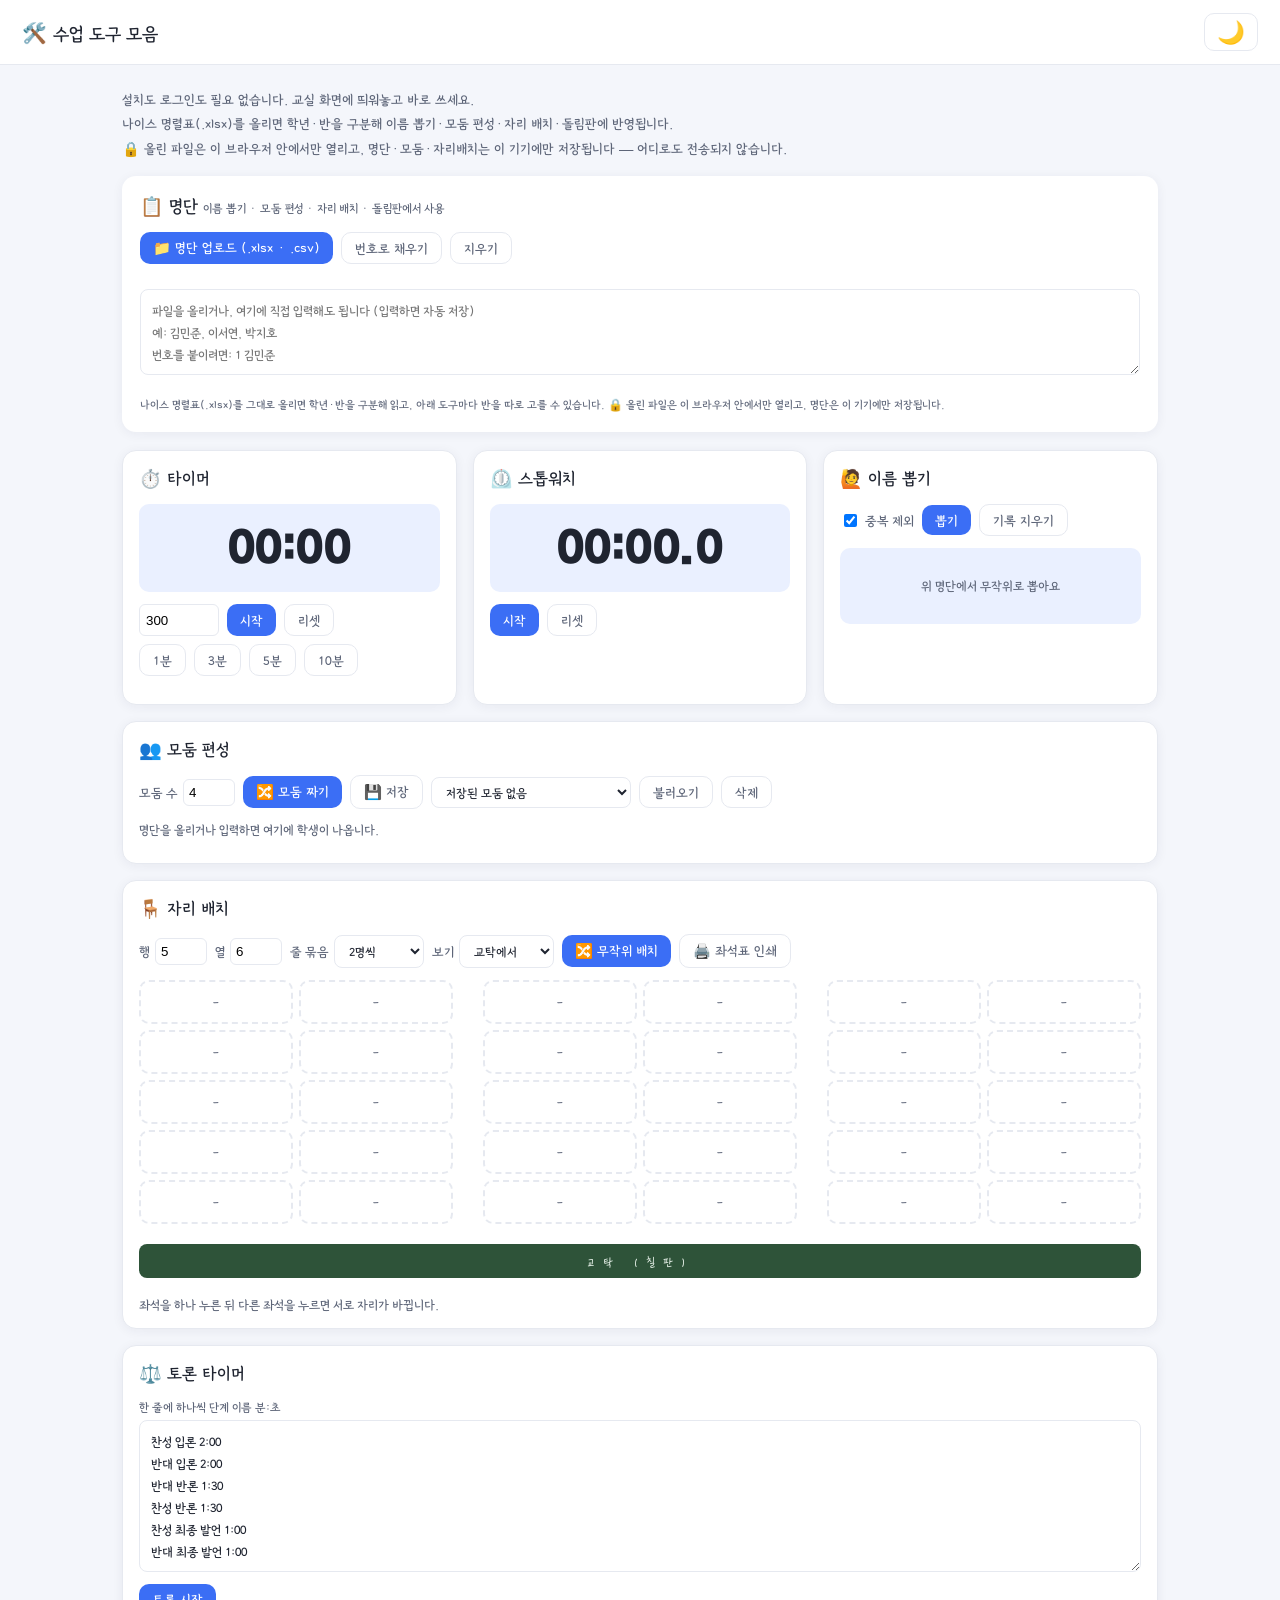
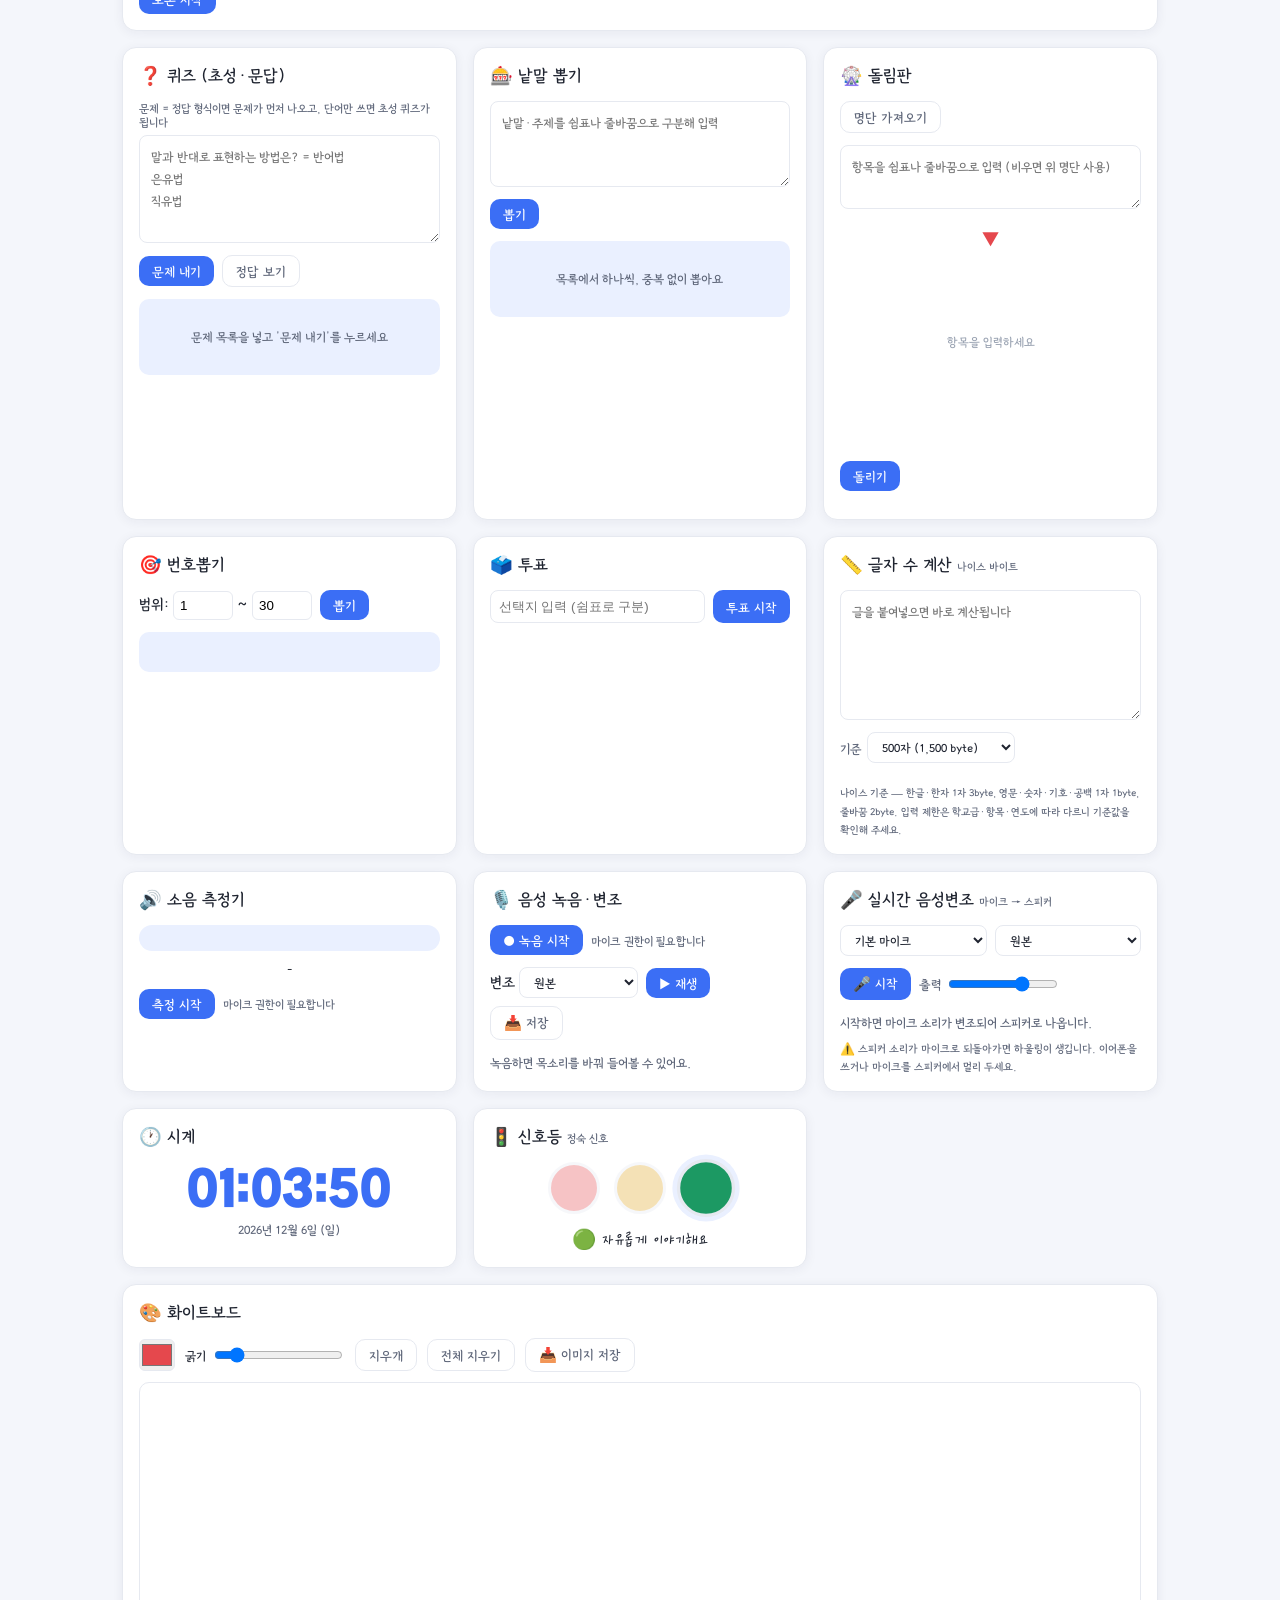
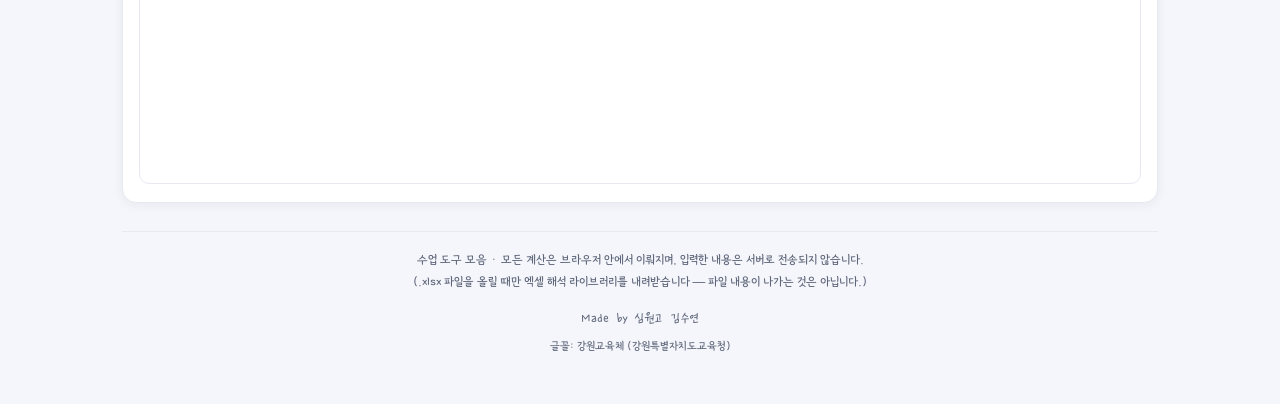
==== commit 4378a923: "공개 도구: 본문 글씨를 진하게, 굵던 글씨는 한 단계 크게 강원교육모두는 Light/Bold 두 종뿐이라 @font-face 굵기 경계를 350으로 내려 기본 본문(500)이 B" ====
--- a/tools/index.html
+++ b/tools/index.html
@@ -5,9 +5,9 @@
   <meta name="viewport" content="width=device-width, initial-scale=1.0" />
   <title>수업 도구 모음</title>
   <meta name="description" content="교실에서 바로 쓰는 수업 도구 모음 — 타이머, 이름 뽑기, 모둠 편성, 자리 배치, 돌림판, 소음 측정기, 음성 변조, 화이트보드. 설치·로그인 없이 바로 사용하세요." />
-  <link rel="preload" href="../fonts/gangwon-all-light.woff2" as="font" type="font/woff2" crossorigin />
   <link rel="preload" href="../fonts/gangwon-all-bold.woff2" as="font" type="font/woff2" crossorigin />
-  <link rel="stylesheet" href="style.css?v=20261016a" />
+  <link rel="preload" href="../fonts/gangwon-power.woff2" as="font" type="font/woff2" crossorigin />
+  <link rel="stylesheet" href="style.css?v=20261024a" />
   <link rel="icon" href="data:image/svg+xml,<svg xmlns='http://www.w3.org/2000/svg' viewBox='0 0 100 100'><text y='.9em' font-size='90'>🛠️</text></svg>" />
 </head>
 <body>
@@ -337,6 +337,6 @@
   </main>
 
   <div id="toast" class="toast hidden"></div>
-  <script src="app.js?v=20261016a"></script>
+  <script src="app.js?v=20261024a"></script>
 </body>
 </html>
--- a/tools/style.css
+++ b/tools/style.css
@@ -5,13 +5,13 @@
 @font-face {
   font-family: "GangwonEduAll";
   src: url("../fonts/gangwon-all-light.woff2") format("woff2");
-  font-weight: 300 500;
+  font-weight: 100 350;
   font-display: swap;
 }
 @font-face {
   font-family: "GangwonEduAll";
   src: url("../fonts/gangwon-all-bold.woff2") format("woff2");
-  font-weight: 600 900;
+  font-weight: 351 900;
   font-display: swap;
 }
 @font-face {
@@ -35,7 +35,7 @@
   --bg: #f4f6fb;
   --panel: #ffffff;
   --ink: #1f2430;
-  --muted: #7a8194;
+  --muted: #5d6578;
   --line: #e6e9f0;
   --primary: #3b6ef5;
   --primary-ink: #ffffff;
@@ -620,7 +620,7 @@
   --bg: #12151c;
   --panel: #1b1f28;
   --ink: #e6e8ee;
-  --muted: #9aa1b0;
+  --muted: #aeb5c4;
   --line: #2b303c;
   --accent-soft: #232a3a;
   --today: #35301c;
@@ -1412,3 +1412,54 @@
 body { -webkit-font-smoothing: antialiased; }
 .tool-textarea, .picker-result { line-height: 1.6; }
 .site-fontnote { margin-top: 4px; font-size: 0.74rem; color: var(--muted); }
+
+
+/* ============================================================
+   읽기 쉽게 — 본문도 Bold 활자로, 원래 굵던 글씨는 한 단계 크게
+   (강원교육모두는 Light/Bold 두 종뿐이라 굵기 경계를 350으로 내려
+    기본 글씨 500이 Bold 활자를 쓰도록 했다)
+   ============================================================ */
+body { font-weight: 500; }
+.muted { font-weight: 500; }
+
+/* 제목·브랜드 */
+.brand { font-size: 1.24rem; }
+.panel-head h2 { font-size: 1.18rem; }
+.tool-card h3 { font-size: 1.14rem; margin-bottom: 14px; }
+
+/* 버튼 */
+.btn { font-size: 0.98rem; font-weight: 700; }
+.btn-sm { font-size: 0.9rem; padding: 7px 13px; }
+.btn-icon { font-size: 1.4rem; }
+
+/* 큰 숫자·결과 — 교실 뒤에서도 읽히게 한 단계 더 */
+.timer-display, .stopwatch-display, .numberpick-result { font-size: 2.9rem; }
+.debate-timer { font-size: 3.8rem; }
+.clock-time { font-size: 3.3rem; }
+.picker-name { font-size: 2.1rem; }
+.quiz-word { font-size: 2.3rem; }
+.wheel-result { font-size: 1.2rem; font-weight: 700; }
+
+/* 명단·모둠 */
+.group-box-head { font-size: 1rem; }
+.group-member { font-size: 0.95rem; padding: 3px 0; }
+.roster-chip { font-size: 0.9rem; font-weight: 700; }
+.picker-history-list { font-size: 0.92rem; }
+.seating-seat { font-weight: 700; }
+
+/* 손글씨 포인트 */
+.signal-label { font-size: 1.22rem; }
+.site-credit { font-size: 1.1rem; }
+
+/* 작은 안내문도 또렷하게 */
+.site-intro { font-size: 0.9rem; }
+.guest-desc, .roster-status, .rec-info { font-size: 0.86rem; }
+.tool-check { font-size: 0.88rem; }
+.count-row { font-size: 0.95rem; }
+
+@media (max-width: 640px) {
+  .timer-display, .stopwatch-display, .numberpick-result { font-size: 2.4rem; }
+  .debate-timer { font-size: 3rem; }
+  .clock-time { font-size: 2.7rem; }
+  .picker-name { font-size: 1.8rem; }
+}
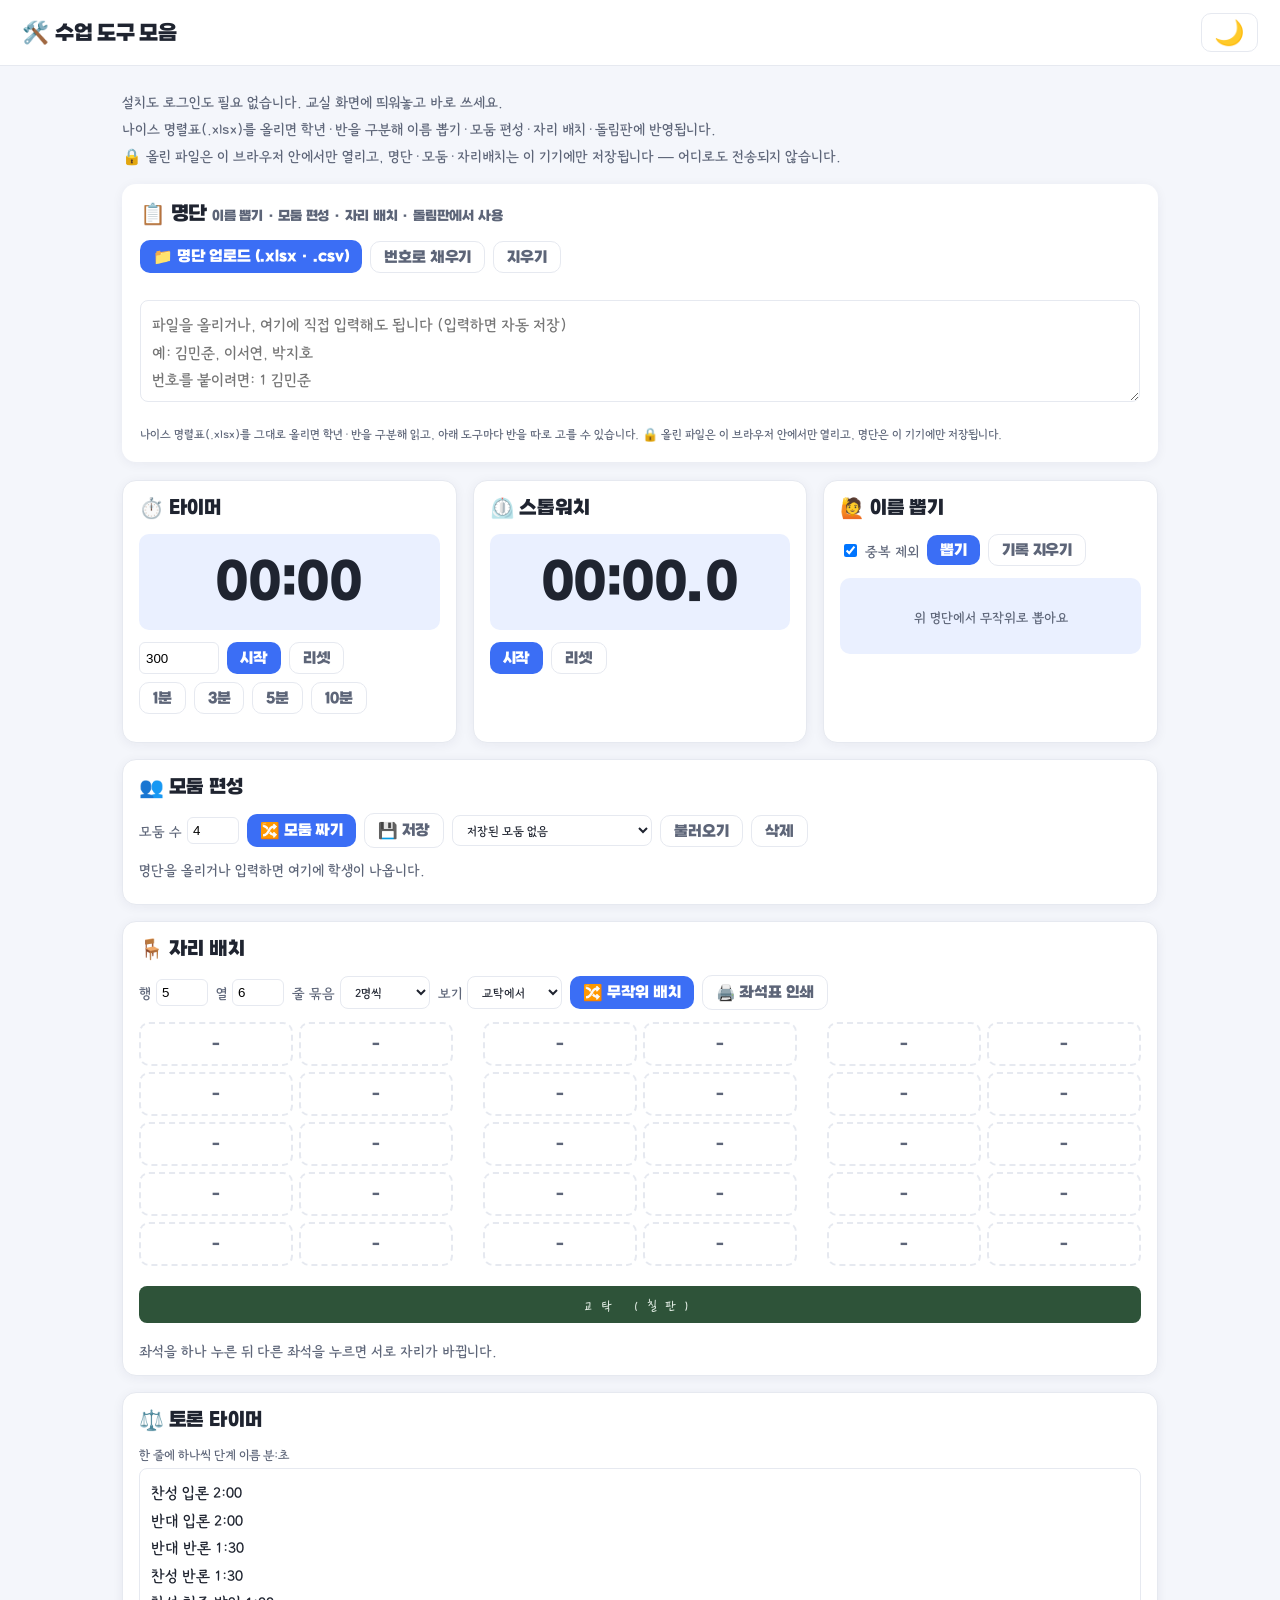
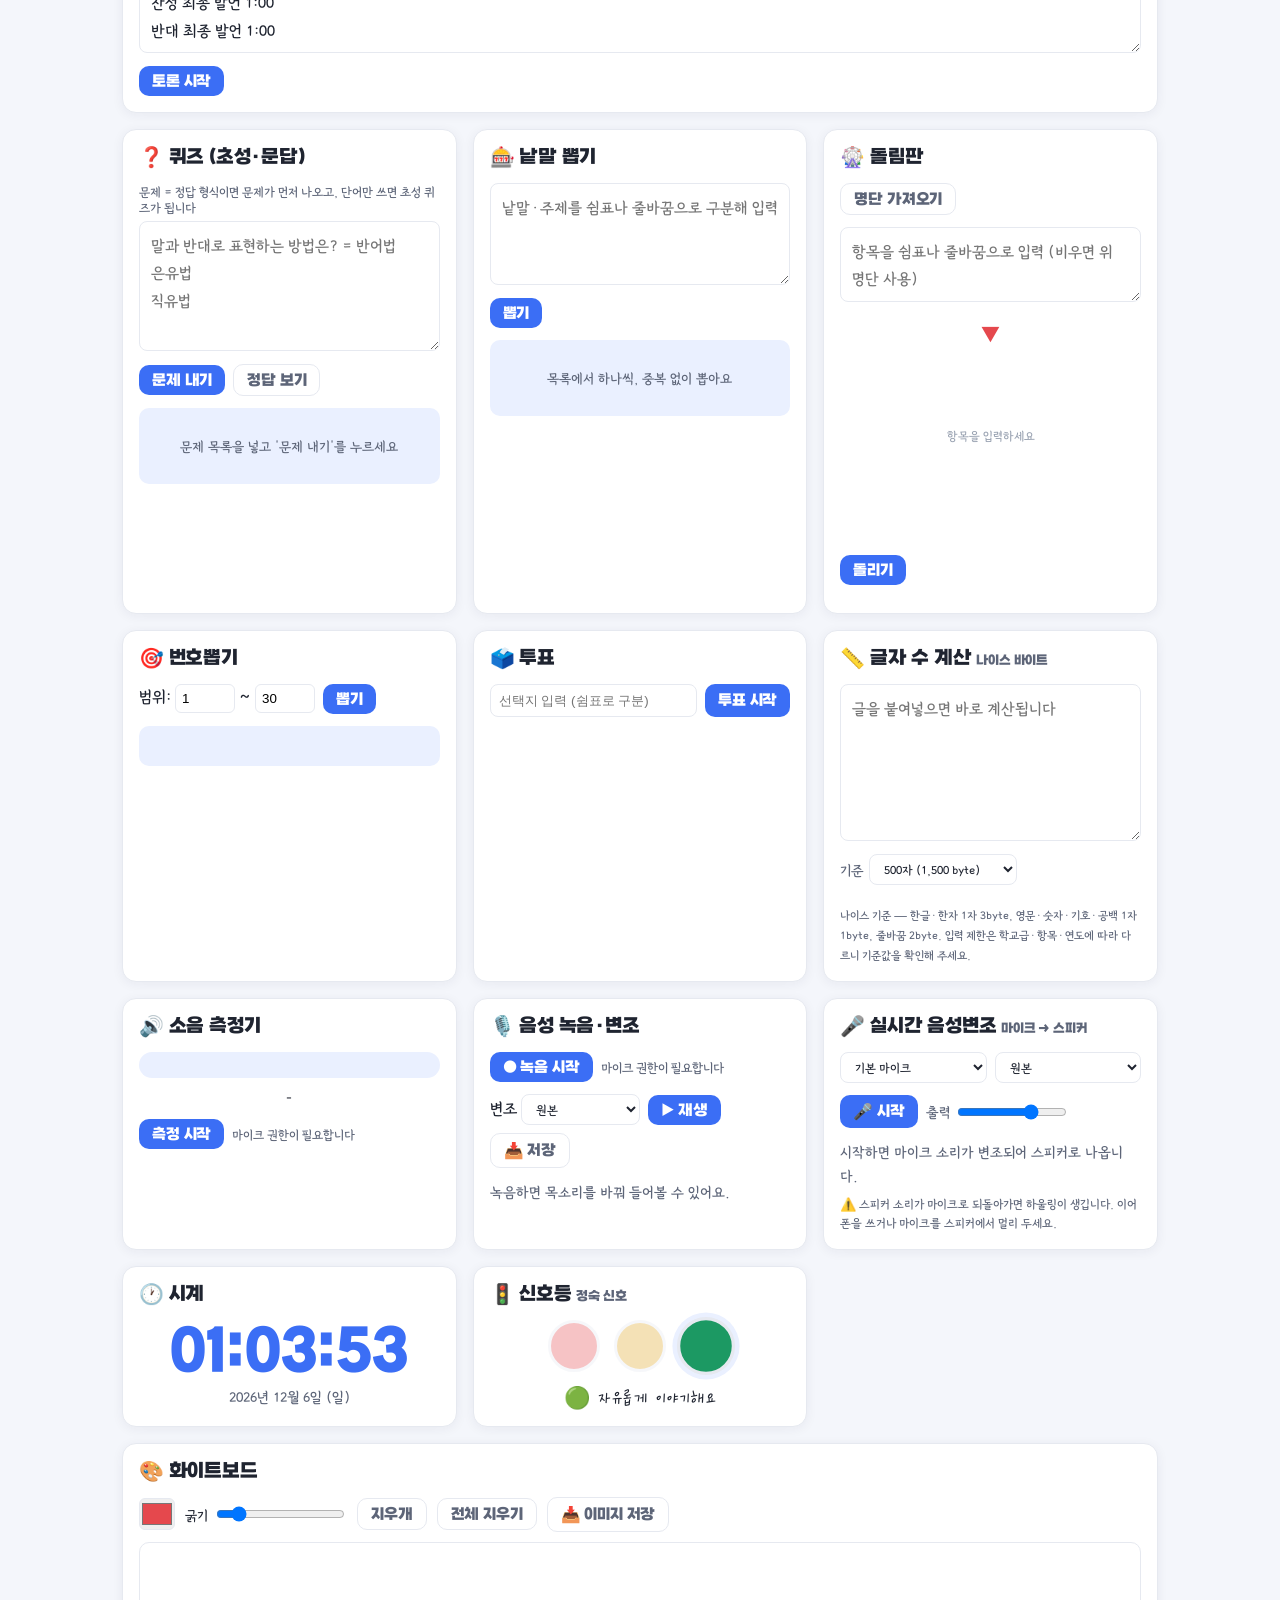
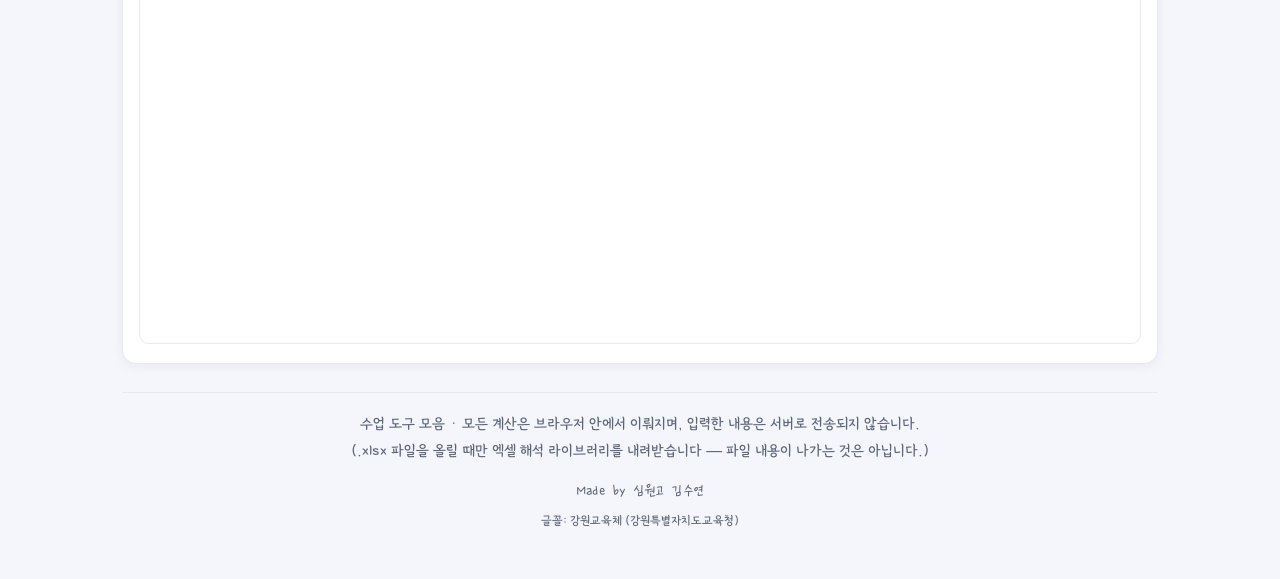
==== commit 59f8b7d8: "공개 도구: 글씨 한 단계 더 진하고 크게 모두 Bold가 이 글꼴 가족의 최대 굵기라, 더 진하게 하려면 활자를 바꿔야 했다. - 제목·버튼·명단 칩·좌석·모둠 이름을 가장 두꺼" ====
--- a/tools/index.html
+++ b/tools/index.html
@@ -7,7 +7,7 @@
   <meta name="description" content="교실에서 바로 쓰는 수업 도구 모음 — 타이머, 이름 뽑기, 모둠 편성, 자리 배치, 돌림판, 소음 측정기, 음성 변조, 화이트보드. 설치·로그인 없이 바로 사용하세요." />
   <link rel="preload" href="../fonts/gangwon-all-bold.woff2" as="font" type="font/woff2" crossorigin />
   <link rel="preload" href="../fonts/gangwon-power.woff2" as="font" type="font/woff2" crossorigin />
-  <link rel="stylesheet" href="style.css?v=20261024a" />
+  <link rel="stylesheet" href="style.css?v=20261024b" />
   <link rel="icon" href="data:image/svg+xml,<svg xmlns='http://www.w3.org/2000/svg' viewBox='0 0 100 100'><text y='.9em' font-size='90'>🛠️</text></svg>" />
 </head>
 <body>
@@ -337,6 +337,6 @@
   </main>
 
   <div id="toast" class="toast hidden"></div>
-  <script src="app.js?v=20261024a"></script>
+  <script src="app.js?v=20261024b"></script>
 </body>
 </html>
--- a/tools/style.css
+++ b/tools/style.css
@@ -1463,3 +1463,47 @@
   .clock-time { font-size: 2.7rem; }
   .picker-name { font-size: 1.8rem; }
 }
+
+/* ============================================================
+   한 단계 더 — 전체 기준 크기를 키우고, 제목·버튼은 가장 두꺼운 '튼튼'으로
+   (모두 Bold가 이 가족의 최대 굵기라, 더 진하게 하려면 활자를 바꿔야 한다)
+   ============================================================ */
+html { font-size: 17.5px; }
+
+.brand,
+.panel-head h2,
+.tool-card h3,
+.group-box-head,
+.btn,
+.roster-chip,
+.seating-seat,
+.vote-option-text,
+.picker-history-head {
+  font-family: var(--font-display);
+  font-weight: 400;
+}
+
+/* 튼튼은 폭이 넓어 자간을 살짝 좁힌다 */
+.brand, .panel-head h2, .tool-card h3, .btn { letter-spacing: -0.01em; }
+
+/* 큰 숫자·결과 한 번 더 */
+.timer-display, .stopwatch-display, .numberpick-result { font-size: 3.1rem; }
+.debate-timer { font-size: 4rem; }
+.clock-time { font-size: 3.5rem; }
+.picker-name { font-size: 2.3rem; }
+.quiz-word { font-size: 2.5rem; }
+
+/* 본문·안내문도 한 단계 */
+.site-intro { font-size: 0.95rem; }
+.guest-desc, .roster-status, .rec-info { font-size: 0.9rem; }
+.muted { font-size: 0.9rem; }
+.group-member { font-size: 1rem; }
+.tool-textarea { font-size: 0.98rem; }
+
+@media (max-width: 640px) {
+  html { font-size: 16.5px; }
+  .timer-display, .stopwatch-display, .numberpick-result { font-size: 2.5rem; }
+  .debate-timer { font-size: 3.1rem; }
+  .clock-time { font-size: 2.8rem; }
+  .picker-name { font-size: 1.9rem; }
+}
